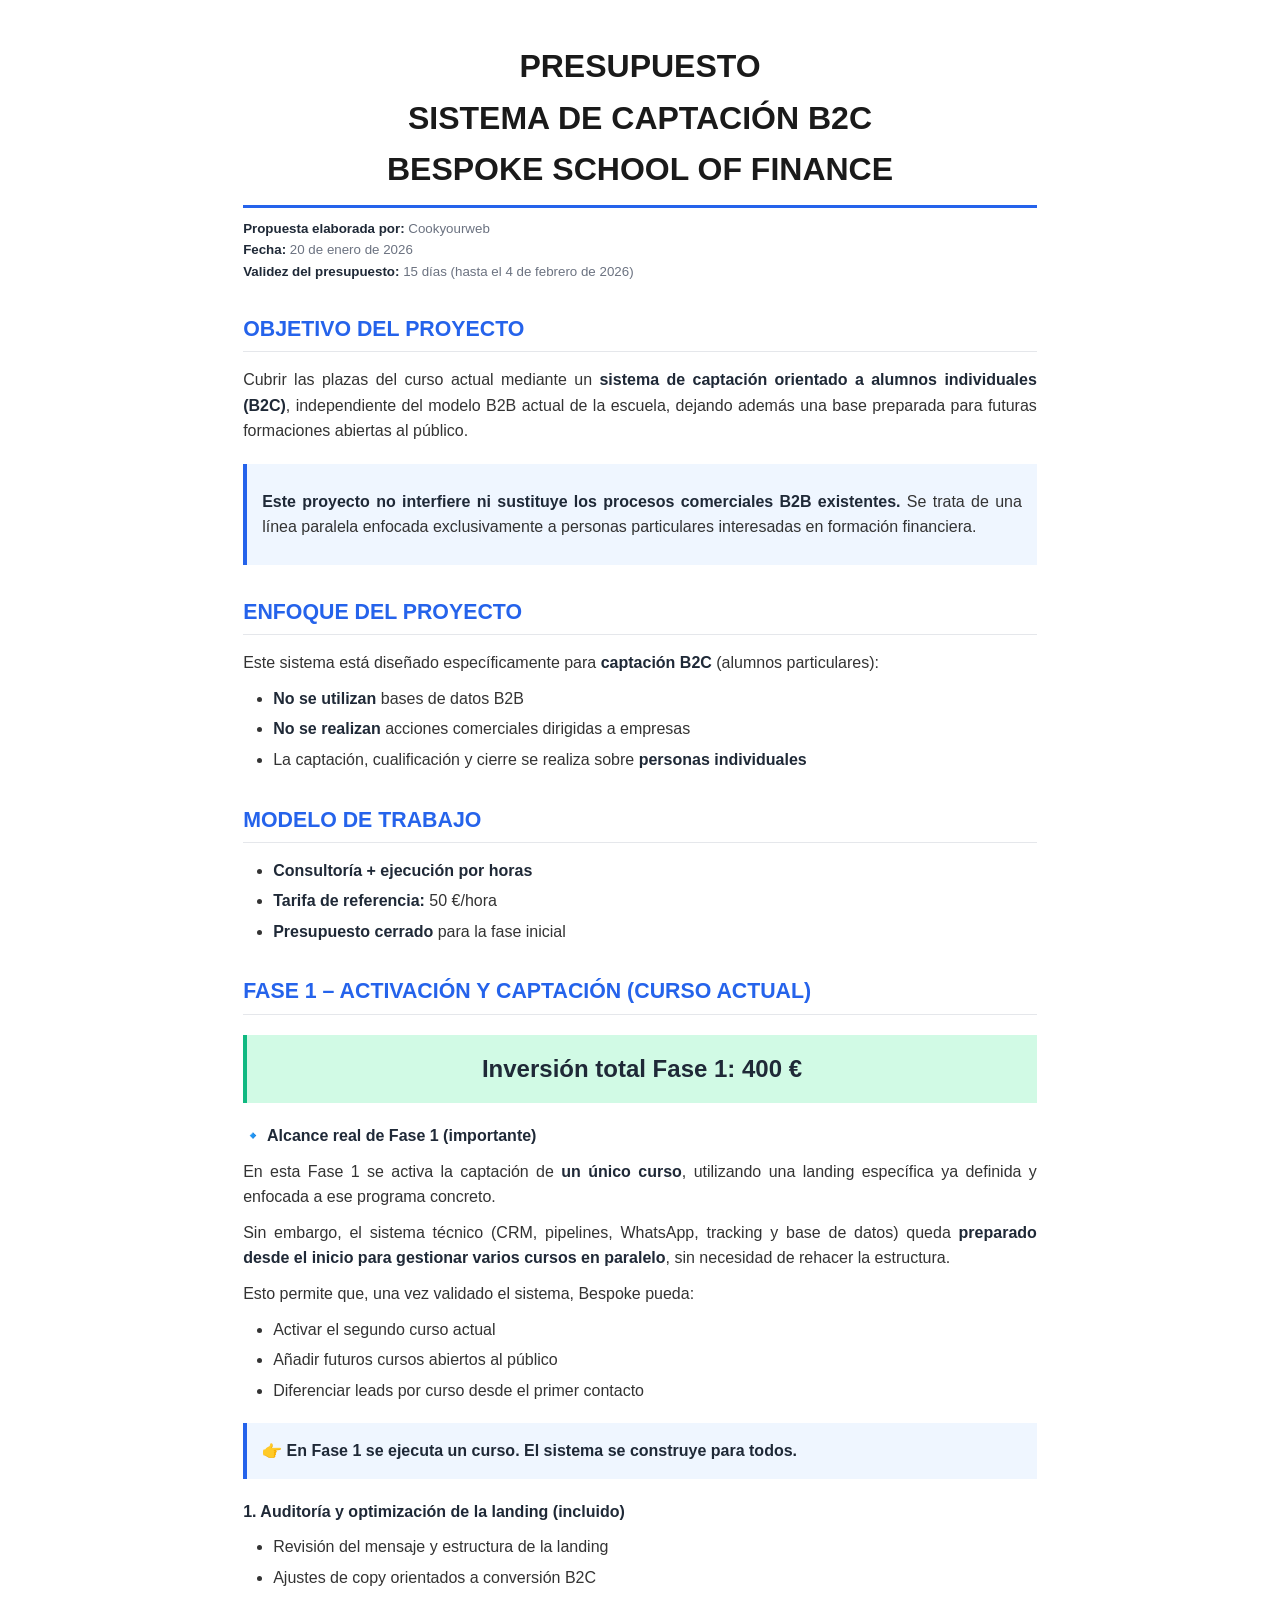
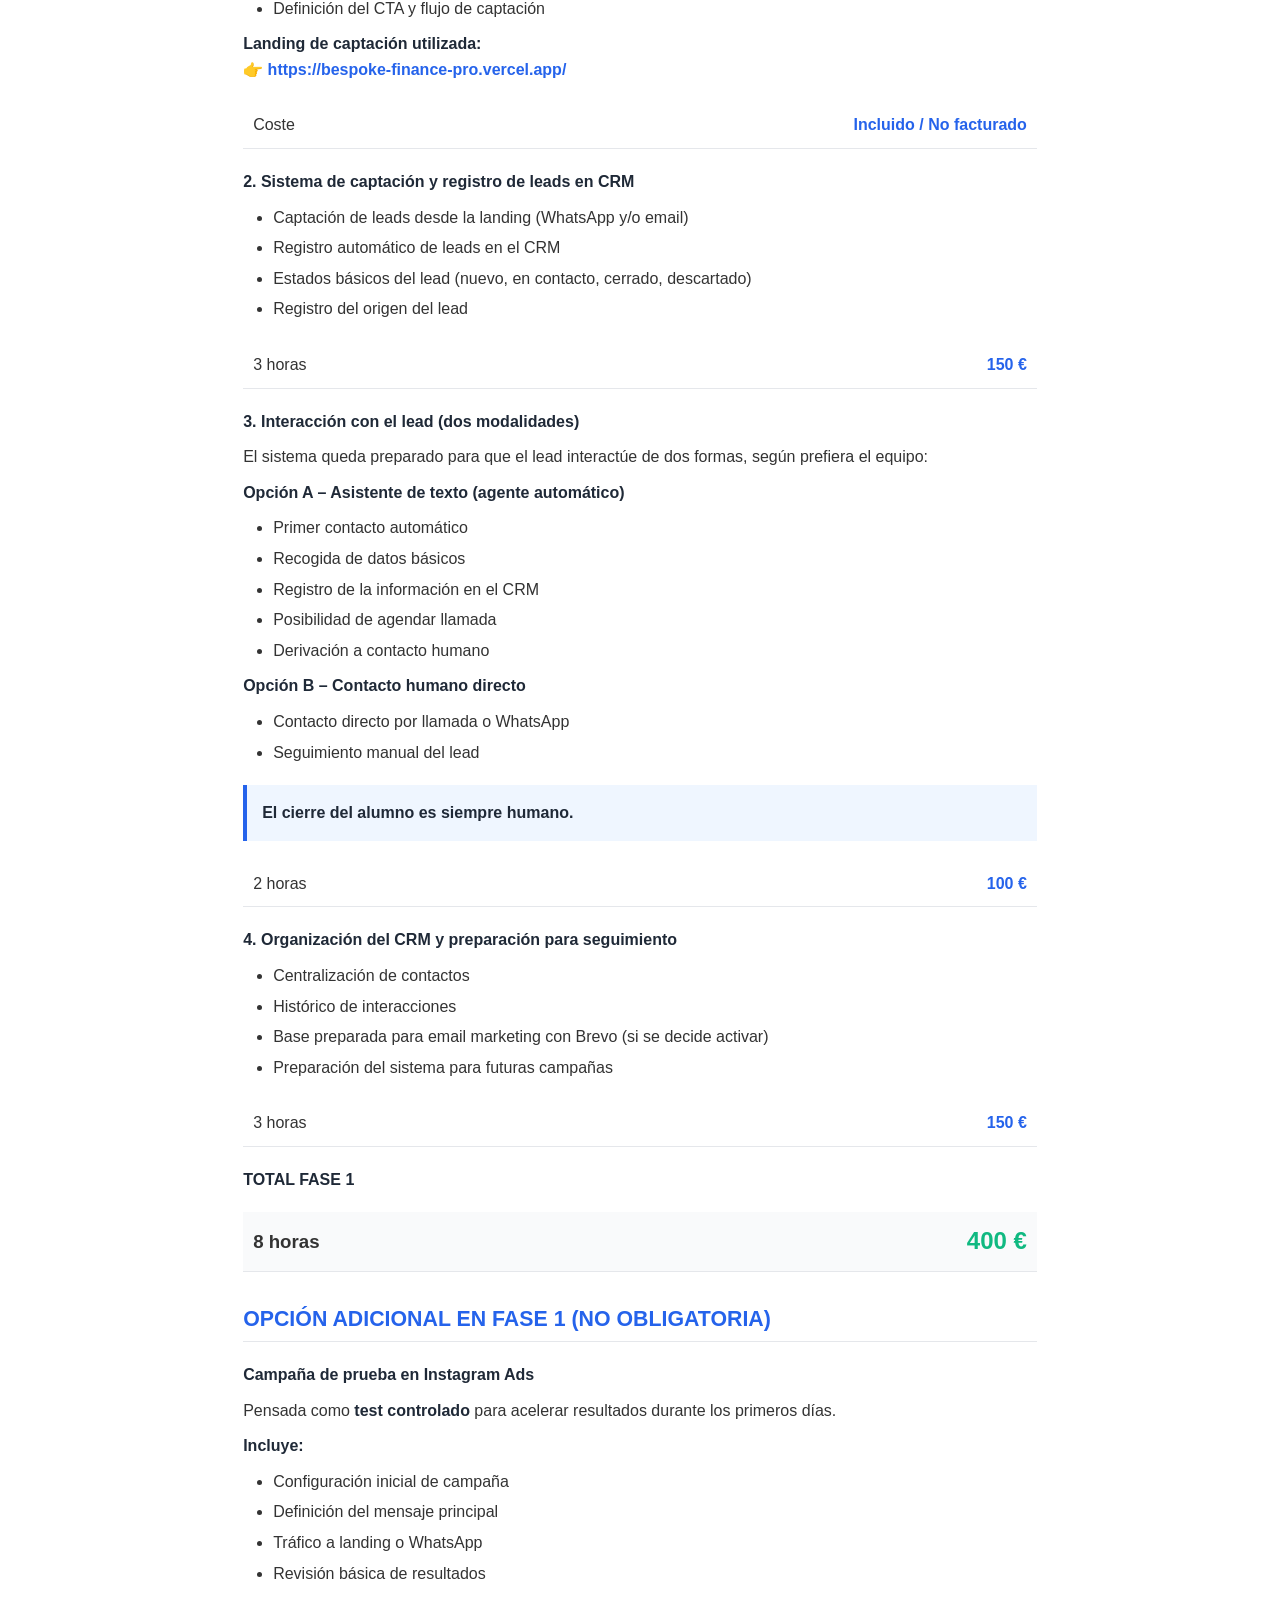
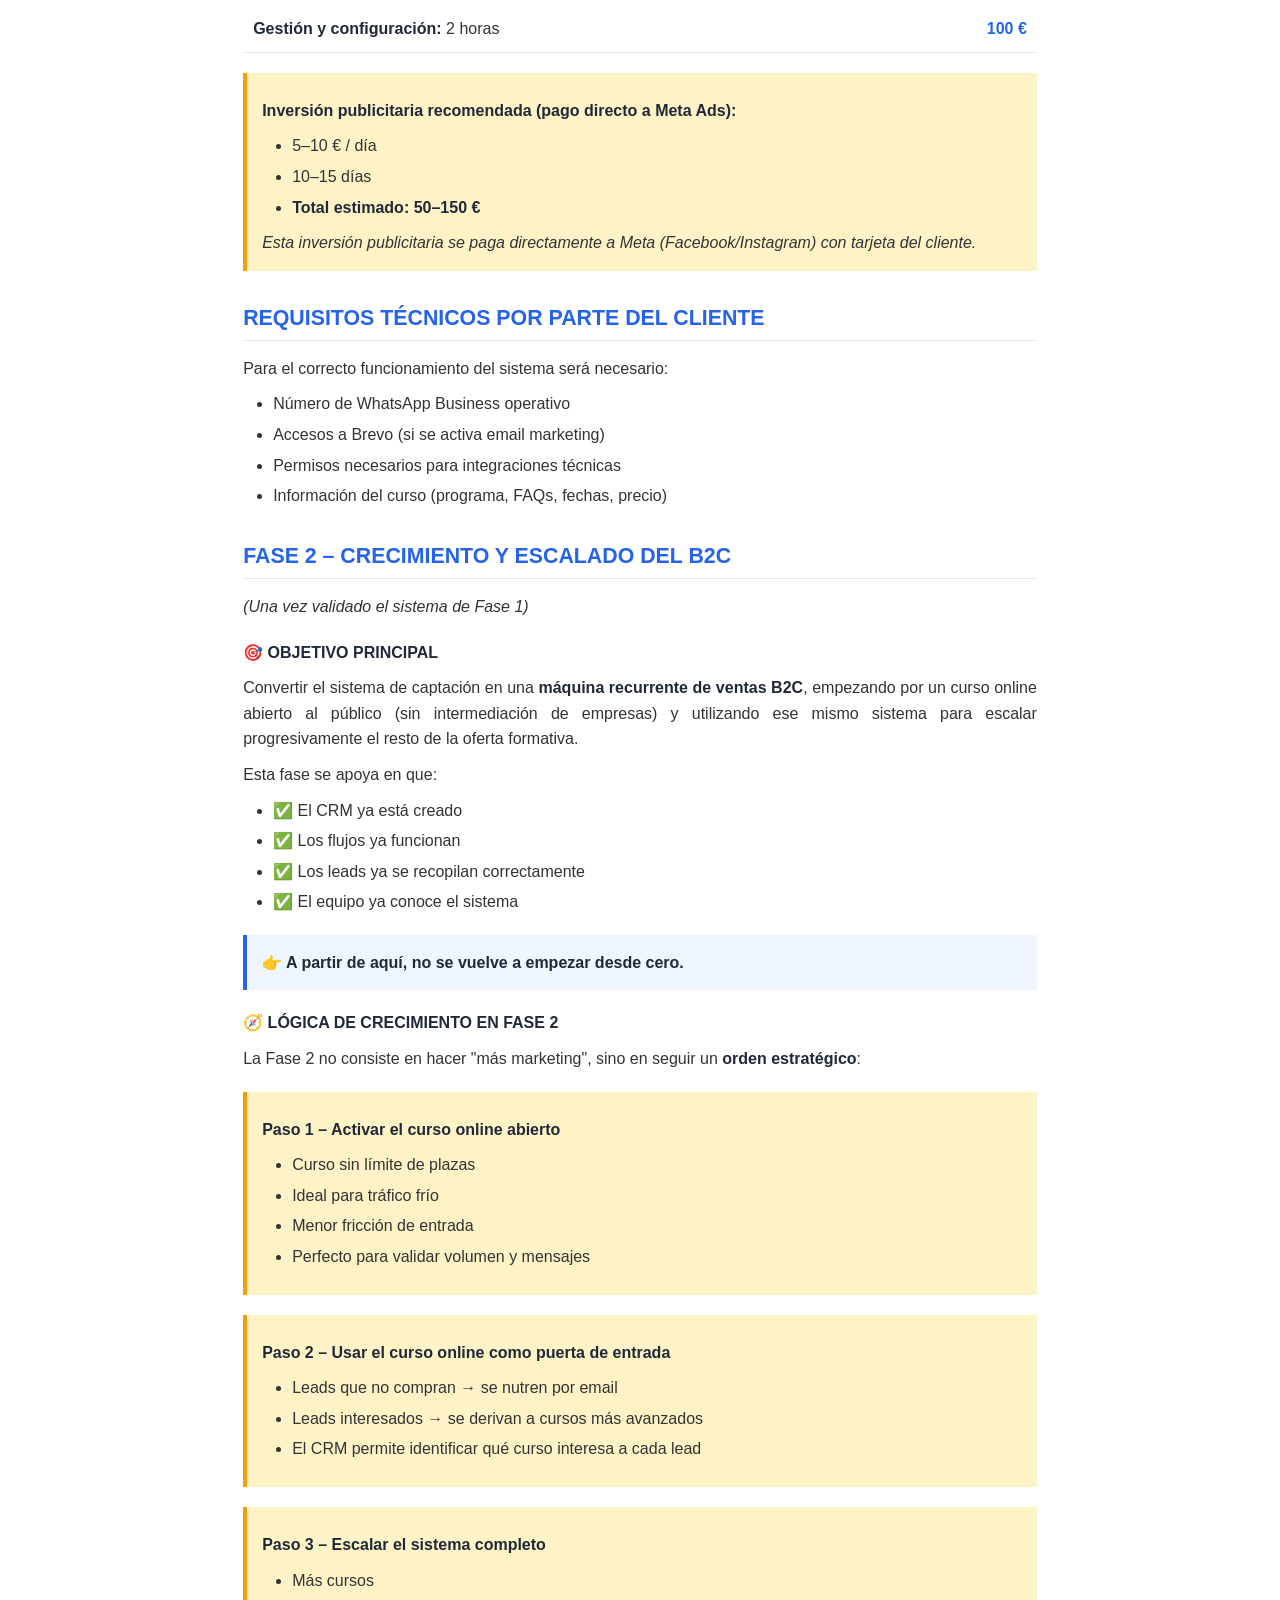
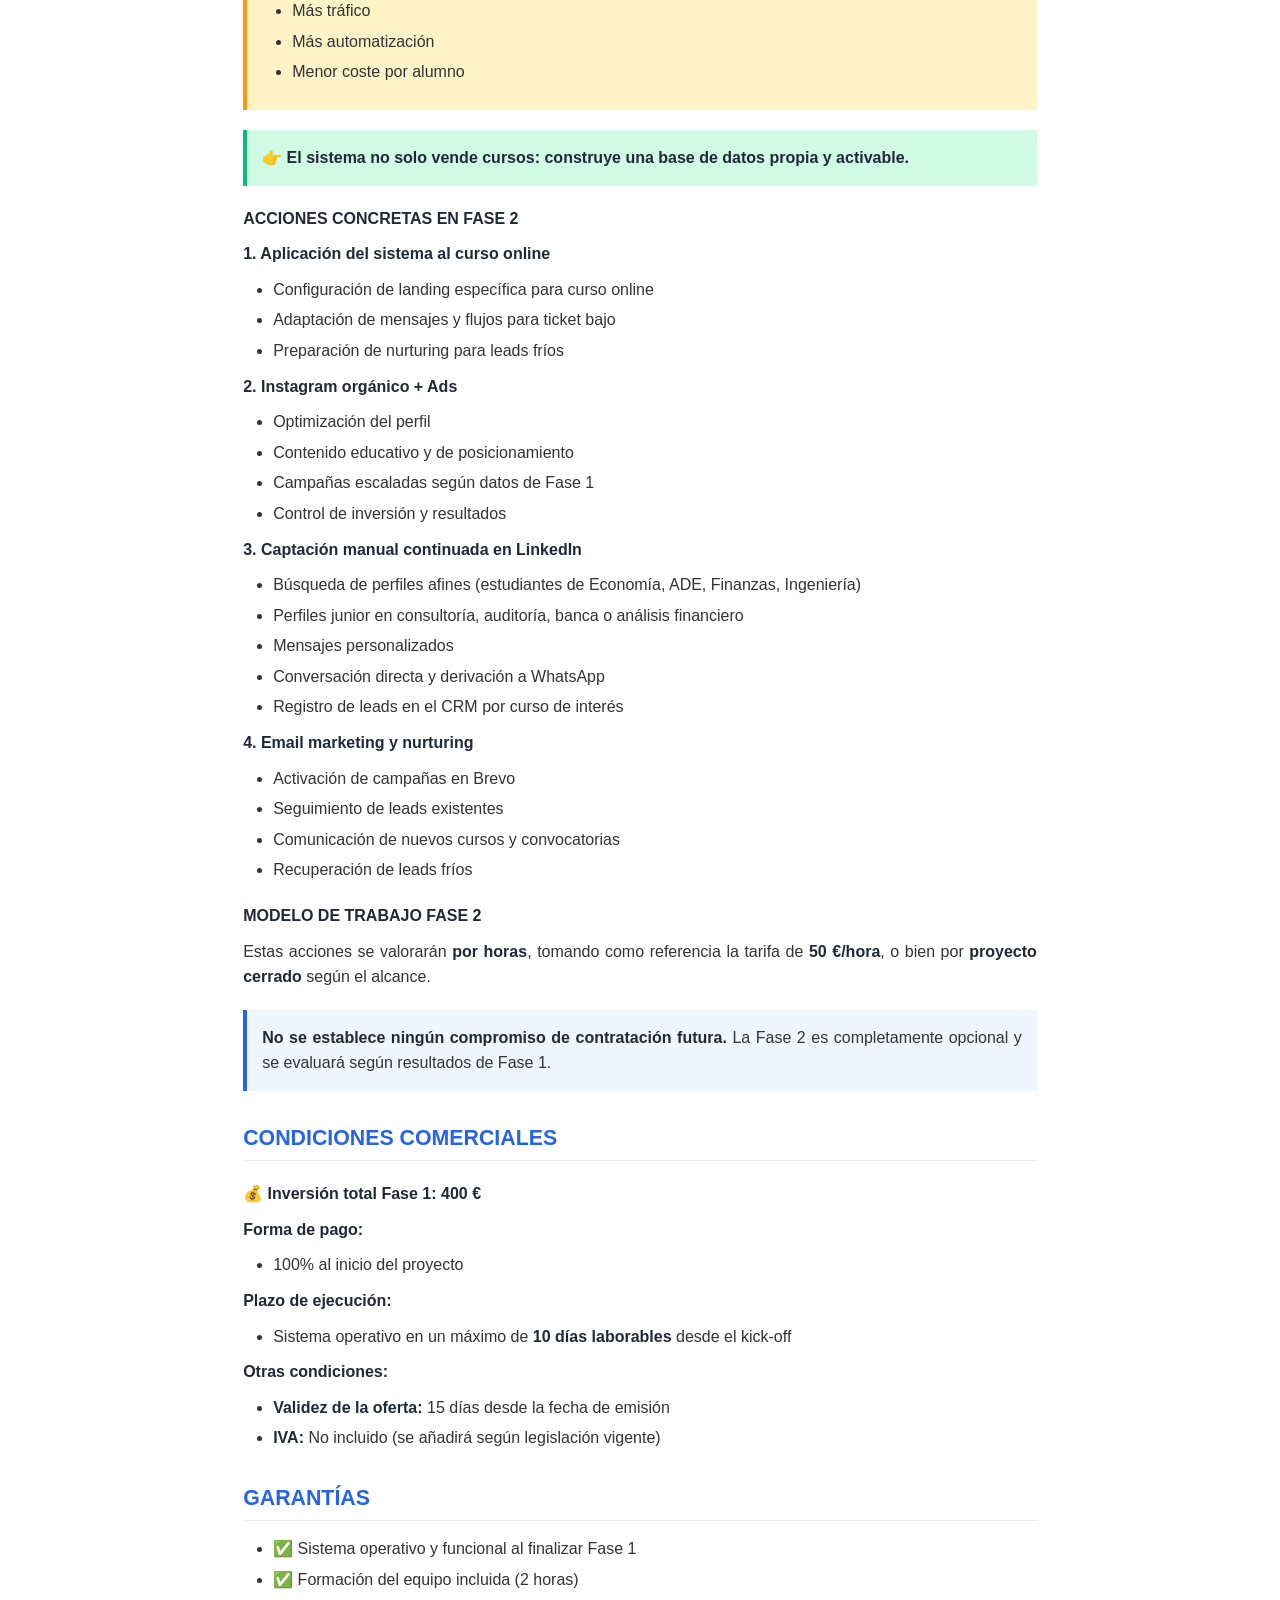
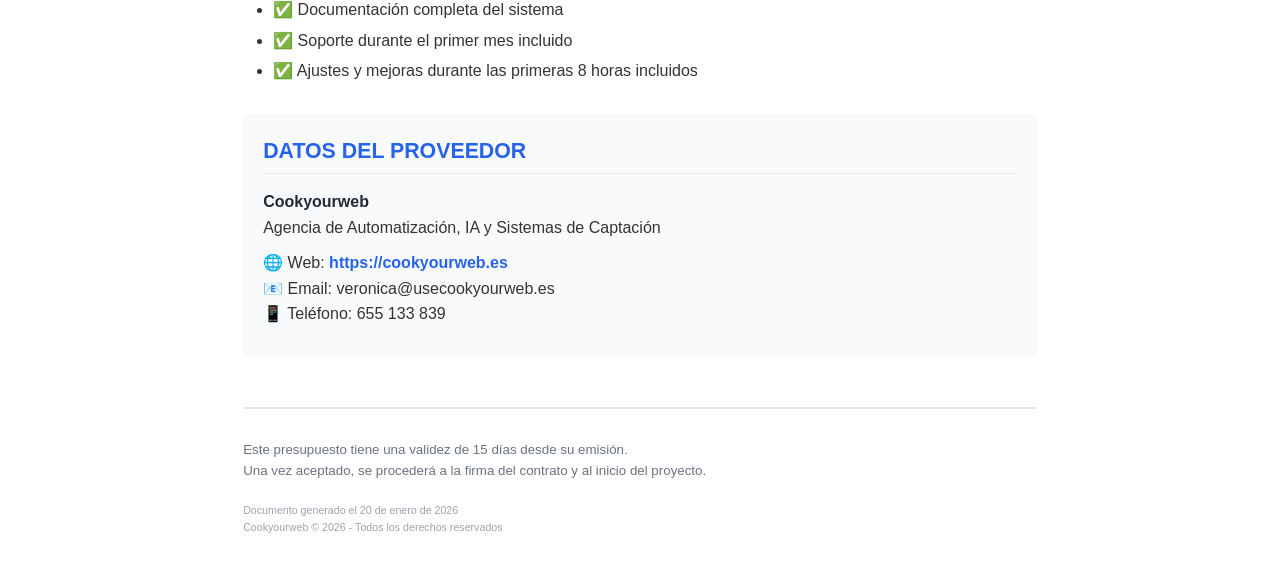
==== negocio/PRESUPUESTO_BESPOKE_FINAL.html @ 65797a3f "Organize all business documentation into negocio/ folder Moved all budget, proposal, and strategy fi" ====
<!DOCTYPE html>
<html lang="es">
<head>
    <meta charset="UTF-8">
    <meta name="viewport" content="width=device-width, initial-scale=1.0">
    <title>Presupuesto Sistema Captación B2C - Bespoke School of Finance</title>
    <style>
        @page {
            margin: 2.5cm;
        }
        body {
            font-family: 'Calibri', Arial, sans-serif;
            line-height: 1.6;
            color: #333;
            max-width: 21cm;
            margin: 0 auto;
            padding: 20px;
        }
        h1 {
            color: #1a1a1a;
            font-size: 24pt;
            font-weight: bold;
            margin-bottom: 10px;
            text-align: center;
            border-bottom: 3px solid #2563eb;
            padding-bottom: 10px;
        }
        h2 {
            color: #2563eb;
            font-size: 16pt;
            font-weight: bold;
            margin-top: 30px;
            margin-bottom: 15px;
            border-bottom: 1px solid #e5e7eb;
            padding-bottom: 5px;
        }
        h3 {
            color: #1f2937;
            font-size: 12pt;
            font-weight: bold;
            margin-top: 20px;
            margin-bottom: 10px;
        }
        p {
            margin: 10px 0;
            text-align: justify;
        }
        ul {
            margin: 10px 0;
            padding-left: 30px;
        }
        li {
            margin: 5px 0;
        }
        .header-info {
            text-align: center;
            color: #6b7280;
            font-size: 10pt;
            margin-bottom: 30px;
        }
        .highlight-box {
            background-color: #eff6ff;
            border-left: 4px solid #2563eb;
            padding: 15px;
            margin: 20px 0;
        }
        .warning-box {
            background-color: #fef3c7;
            border-left: 4px solid #f59e0b;
            padding: 15px;
            margin: 20px 0;
        }
        .success-box {
            background-color: #d1fae5;
            border-left: 4px solid #10b981;
            padding: 15px;
            margin: 20px 0;
        }
        .pricing-table {
            width: 100%;
            border-collapse: collapse;
            margin: 20px 0;
        }
        .pricing-table td {
            padding: 10px;
            border-bottom: 1px solid #e5e7eb;
        }
        .pricing-table td:first-child {
            width: 70%;
        }
        .pricing-table td:last-child {
            text-align: right;
            font-weight: bold;
            color: #2563eb;
        }
        .total-row {
            background-color: #f9fafb;
            font-weight: bold;
            font-size: 14pt;
        }
        .footer {
            margin-top: 50px;
            padding-top: 20px;
            border-top: 2px solid #e5e7eb;
            text-align: center;
            color: #6b7280;
            font-size: 10pt;
        }
        .contact-info {
            margin-top: 30px;
            padding: 20px;
            background-color: #f9fafb;
            border-radius: 8px;
        }
        .demo-link {
            color: #2563eb;
            font-weight: bold;
            text-decoration: none;
        }
        strong {
            color: #1f2937;
        }
    </style>
</head>
<body>

<h1>PRESUPUESTO<br/>SISTEMA DE CAPTACIÓN B2C<br/>BESPOKE SCHOOL OF FINANCE</h1>

<div class="header-info">
    <p><strong>Propuesta elaborada por:</strong> Cookyourweb<br/>
    <strong>Fecha:</strong> 20 de enero de 2026<br/>
    <strong>Validez del presupuesto:</strong> 15 días (hasta el 4 de febrero de 2026)</p>
</div>

<h2>OBJETIVO DEL PROYECTO</h2>
<p>Cubrir las plazas del curso actual mediante un <strong>sistema de captación orientado a alumnos individuales (B2C)</strong>, independiente del modelo B2B actual de la escuela, dejando además una base preparada para futuras formaciones abiertas al público.</p>

<div class="highlight-box">
    <p><strong>Este proyecto no interfiere ni sustituye los procesos comerciales B2B existentes.</strong> Se trata de una línea paralela enfocada exclusivamente a personas particulares interesadas en formación financiera.</p>
</div>

<h2>ENFOQUE DEL PROYECTO</h2>
<p>Este sistema está diseñado específicamente para <strong>captación B2C</strong> (alumnos particulares):</p>
<ul>
    <li><strong>No se utilizan</strong> bases de datos B2B</li>
    <li><strong>No se realizan</strong> acciones comerciales dirigidas a empresas</li>
    <li>La captación, cualificación y cierre se realiza sobre <strong>personas individuales</strong></li>
</ul>

<h2>MODELO DE TRABAJO</h2>
<ul>
    <li><strong>Consultoría + ejecución por horas</strong></li>
    <li><strong>Tarifa de referencia:</strong> 50 €/hora</li>
    <li><strong>Presupuesto cerrado</strong> para la fase inicial</li>
</ul>

<h2>FASE 1 – ACTIVACIÓN Y CAPTACIÓN (CURSO ACTUAL)</h2>

<div class="success-box">
    <p style="text-align: center; margin: 0;"><strong style="font-size: 18pt;">Inversión total Fase 1: 400 €</strong></p>
</div>

<h3>🔹 Alcance real de Fase 1 (importante)</h3>

<p>En esta Fase 1 se activa la captación de <strong>un único curso</strong>, utilizando una landing específica ya definida y enfocada a ese programa concreto.</p>

<p>Sin embargo, el sistema técnico (CRM, pipelines, WhatsApp, tracking y base de datos) queda <strong>preparado desde el inicio para gestionar varios cursos en paralelo</strong>, sin necesidad de rehacer la estructura.</p>

<p>Esto permite que, una vez validado el sistema, Bespoke pueda:</p>
<ul>
    <li>Activar el segundo curso actual</li>
    <li>Añadir futuros cursos abiertos al público</li>
    <li>Diferenciar leads por curso desde el primer contacto</li>
</ul>

<div class="highlight-box">
    <p style="margin: 0;"><strong>👉 En Fase 1 se ejecuta un curso. El sistema se construye para todos.</strong></p>
</div>

<h3>1. Auditoría y optimización de la landing (incluido)</h3>
<ul>
    <li>Revisión del mensaje y estructura de la landing</li>
    <li>Ajustes de copy orientados a conversión B2C</li>
    <li>Definición del CTA y flujo de captación</li>
</ul>
<p><strong>Landing de captación utilizada:</strong><br/>
👉 <a href="https://bespoke-finance-pro.vercel.app/" class="demo-link">https://bespoke-finance-pro.vercel.app/</a></p>

<table class="pricing-table">
    <tr>
        <td>Coste</td>
        <td>Incluido / No facturado</td>
    </tr>
</table>

<h3>2. Sistema de captación y registro de leads en CRM</h3>
<ul>
    <li>Captación de leads desde la landing (WhatsApp y/o email)</li>
    <li>Registro automático de leads en el CRM</li>
    <li>Estados básicos del lead (nuevo, en contacto, cerrado, descartado)</li>
    <li>Registro del origen del lead</li>
</ul>

<table class="pricing-table">
    <tr>
        <td>3 horas</td>
        <td>150 €</td>
    </tr>
</table>

<h3>3. Interacción con el lead (dos modalidades)</h3>
<p>El sistema queda preparado para que el lead interactúe de dos formas, según prefiera el equipo:</p>

<p><strong>Opción A – Asistente de texto (agente automático)</strong></p>
<ul>
    <li>Primer contacto automático</li>
    <li>Recogida de datos básicos</li>
    <li>Registro de la información en el CRM</li>
    <li>Posibilidad de agendar llamada</li>
    <li>Derivación a contacto humano</li>
</ul>

<p><strong>Opción B – Contacto humano directo</strong></p>
<ul>
    <li>Contacto directo por llamada o WhatsApp</li>
    <li>Seguimiento manual del lead</li>
</ul>

<div class="highlight-box">
    <p style="margin: 0;"><strong>El cierre del alumno es siempre humano.</strong></p>
</div>

<table class="pricing-table">
    <tr>
        <td>2 horas</td>
        <td>100 €</td>
    </tr>
</table>

<h3>4. Organización del CRM y preparación para seguimiento</h3>
<ul>
    <li>Centralización de contactos</li>
    <li>Histórico de interacciones</li>
    <li>Base preparada para email marketing con Brevo (si se decide activar)</li>
    <li>Preparación del sistema para futuras campañas</li>
</ul>

<table class="pricing-table">
    <tr>
        <td>3 horas</td>
        <td>150 €</td>
    </tr>
</table>

<h3>TOTAL FASE 1</h3>
<table class="pricing-table">
    <tr class="total-row">
        <td>8 horas</td>
        <td style="font-size: 18pt; color: #10b981;">400 €</td>
    </tr>
</table>

<h2>OPCIÓN ADICIONAL EN FASE 1 (NO OBLIGATORIA)</h2>

<h3>Campaña de prueba en Instagram Ads</h3>
<p>Pensada como <strong>test controlado</strong> para acelerar resultados durante los primeros días.</p>

<p><strong>Incluye:</strong></p>
<ul>
    <li>Configuración inicial de campaña</li>
    <li>Definición del mensaje principal</li>
    <li>Tráfico a landing o WhatsApp</li>
    <li>Revisión básica de resultados</li>
</ul>

<table class="pricing-table">
    <tr>
        <td><strong>Gestión y configuración:</strong> 2 horas</td>
        <td>100 €</td>
    </tr>
</table>

<div class="warning-box">
    <p><strong>Inversión publicitaria recomendada (pago directo a Meta Ads):</strong></p>
    <ul>
        <li>5–10 € / día</li>
        <li>10–15 días</li>
        <li><strong>Total estimado: 50–150 €</strong></li>
    </ul>
    <p style="margin-bottom: 0;"><em>Esta inversión publicitaria se paga directamente a Meta (Facebook/Instagram) con tarjeta del cliente.</em></p>
</div>

<h2>REQUISITOS TÉCNICOS POR PARTE DEL CLIENTE</h2>
<p>Para el correcto funcionamiento del sistema será necesario:</p>
<ul>
    <li>Número de WhatsApp Business operativo</li>
    <li>Accesos a Brevo (si se activa email marketing)</li>
    <li>Permisos necesarios para integraciones técnicas</li>
    <li>Información del curso (programa, FAQs, fechas, precio)</li>
</ul>

<h2>FASE 2 – CRECIMIENTO Y ESCALADO DEL B2C</h2>
<p><em>(Una vez validado el sistema de Fase 1)</em></p>

<h3>🎯 OBJETIVO PRINCIPAL</h3>
<p>Convertir el sistema de captación en una <strong>máquina recurrente de ventas B2C</strong>, empezando por un curso online abierto al público (sin intermediación de empresas) y utilizando ese mismo sistema para escalar progresivamente el resto de la oferta formativa.</p>

<p>Esta fase se apoya en que:</p>
<ul>
    <li>✅ El CRM ya está creado</li>
    <li>✅ Los flujos ya funcionan</li>
    <li>✅ Los leads ya se recopilan correctamente</li>
    <li>✅ El equipo ya conoce el sistema</li>
</ul>

<div class="highlight-box">
    <p style="margin: 0;"><strong>👉 A partir de aquí, no se vuelve a empezar desde cero.</strong></p>
</div>

<h3>🧭 LÓGICA DE CRECIMIENTO EN FASE 2</h3>
<p>La Fase 2 no consiste en hacer "más marketing", sino en seguir un <strong>orden estratégico</strong>:</p>

<div class="warning-box">
    <p><strong>Paso 1 – Activar el curso online abierto</strong></p>
    <ul>
        <li>Curso sin límite de plazas</li>
        <li>Ideal para tráfico frío</li>
        <li>Menor fricción de entrada</li>
        <li>Perfecto para validar volumen y mensajes</li>
    </ul>
</div>

<div class="warning-box">
    <p><strong>Paso 2 – Usar el curso online como puerta de entrada</strong></p>
    <ul>
        <li>Leads que no compran → se nutren por email</li>
        <li>Leads interesados → se derivan a cursos más avanzados</li>
        <li>El CRM permite identificar qué curso interesa a cada lead</li>
    </ul>
</div>

<div class="warning-box">
    <p><strong>Paso 3 – Escalar el sistema completo</strong></p>
    <ul>
        <li>Más cursos</li>
        <li>Más tráfico</li>
        <li>Más automatización</li>
        <li>Menor coste por alumno</li>
    </ul>
</div>

<div class="success-box">
    <p style="margin: 0;"><strong>👉 El sistema no solo vende cursos: construye una base de datos propia y activable.</strong></p>
</div>

<h3>ACCIONES CONCRETAS EN FASE 2</h3>

<p><strong>1. Aplicación del sistema al curso online</strong></p>
<ul>
    <li>Configuración de landing específica para curso online</li>
    <li>Adaptación de mensajes y flujos para ticket bajo</li>
    <li>Preparación de nurturing para leads fríos</li>
</ul>

<p><strong>2. Instagram orgánico + Ads</strong></p>
<ul>
    <li>Optimización del perfil</li>
    <li>Contenido educativo y de posicionamiento</li>
    <li>Campañas escaladas según datos de Fase 1</li>
    <li>Control de inversión y resultados</li>
</ul>

<p><strong>3. Captación manual continuada en LinkedIn</strong></p>
<ul>
    <li>Búsqueda de perfiles afines (estudiantes de Economía, ADE, Finanzas, Ingeniería)</li>
    <li>Perfiles junior en consultoría, auditoría, banca o análisis financiero</li>
    <li>Mensajes personalizados</li>
    <li>Conversación directa y derivación a WhatsApp</li>
    <li>Registro de leads en el CRM por curso de interés</li>
</ul>

<p><strong>4. Email marketing y nurturing</strong></p>
<ul>
    <li>Activación de campañas en Brevo</li>
    <li>Seguimiento de leads existentes</li>
    <li>Comunicación de nuevos cursos y convocatorias</li>
    <li>Recuperación de leads fríos</li>
</ul>

<h3>MODELO DE TRABAJO FASE 2</h3>
<p>Estas acciones se valorarán <strong>por horas</strong>, tomando como referencia la tarifa de <strong>50 €/hora</strong>, o bien por <strong>proyecto cerrado</strong> según el alcance.</p>

<div class="highlight-box">
    <p style="margin: 0;"><strong>No se establece ningún compromiso de contratación futura.</strong> La Fase 2 es completamente opcional y se evaluará según resultados de Fase 1.</p>
</div>

<h2>CONDICIONES COMERCIALES</h2>

<h3>💰 Inversión total Fase 1: 400 €</h3>

<p><strong>Forma de pago:</strong></p>
<ul>
    <li>100% al inicio del proyecto</li>
</ul>

<p><strong>Plazo de ejecución:</strong></p>
<ul>
    <li>Sistema operativo en un máximo de <strong>10 días laborables</strong> desde el kick-off</li>
</ul>

<p><strong>Otras condiciones:</strong></p>
<ul>
    <li><strong>Validez de la oferta:</strong> 15 días desde la fecha de emisión</li>
    <li><strong>IVA:</strong> No incluido (se añadirá según legislación vigente)</li>
</ul>

<h2>GARANTÍAS</h2>
<ul>
    <li>✅ Sistema operativo y funcional al finalizar Fase 1</li>
    <li>✅ Formación del equipo incluida (2 horas)</li>
    <li>✅ Documentación completa del sistema</li>
    <li>✅ Soporte durante el primer mes incluido</li>
    <li>✅ Ajustes y mejoras durante las primeras 8 horas incluidos</li>
</ul>

<div class="contact-info">
    <h2 style="margin-top: 0;">DATOS DEL PROVEEDOR</h2>
    <p><strong>Cookyourweb</strong><br/>
    Agencia de Automatización, IA y Sistemas de Captación</p>
    <p>
    🌐 Web: <a href="https://cookyourweb.es" class="demo-link">https://cookyourweb.es</a><br/>
    📧 Email: veronica@usecookyourweb.es<br/>
    📱 Teléfono: 655 133 839
    </p>
</div>

<div class="footer">
    <p>Este presupuesto tiene una validez de 15 días desde su emisión.<br/>
    Una vez aceptado, se procederá a la firma del contrato y al inicio del proyecto.</p>
    <p style="margin-top: 20px; font-size: 8pt; color: #9ca3af;">
    Documento generado el 20 de enero de 2026<br/>
    Cookyourweb © 2026 - Todos los derechos reservados
    </p>
</div>

</body>
</html>
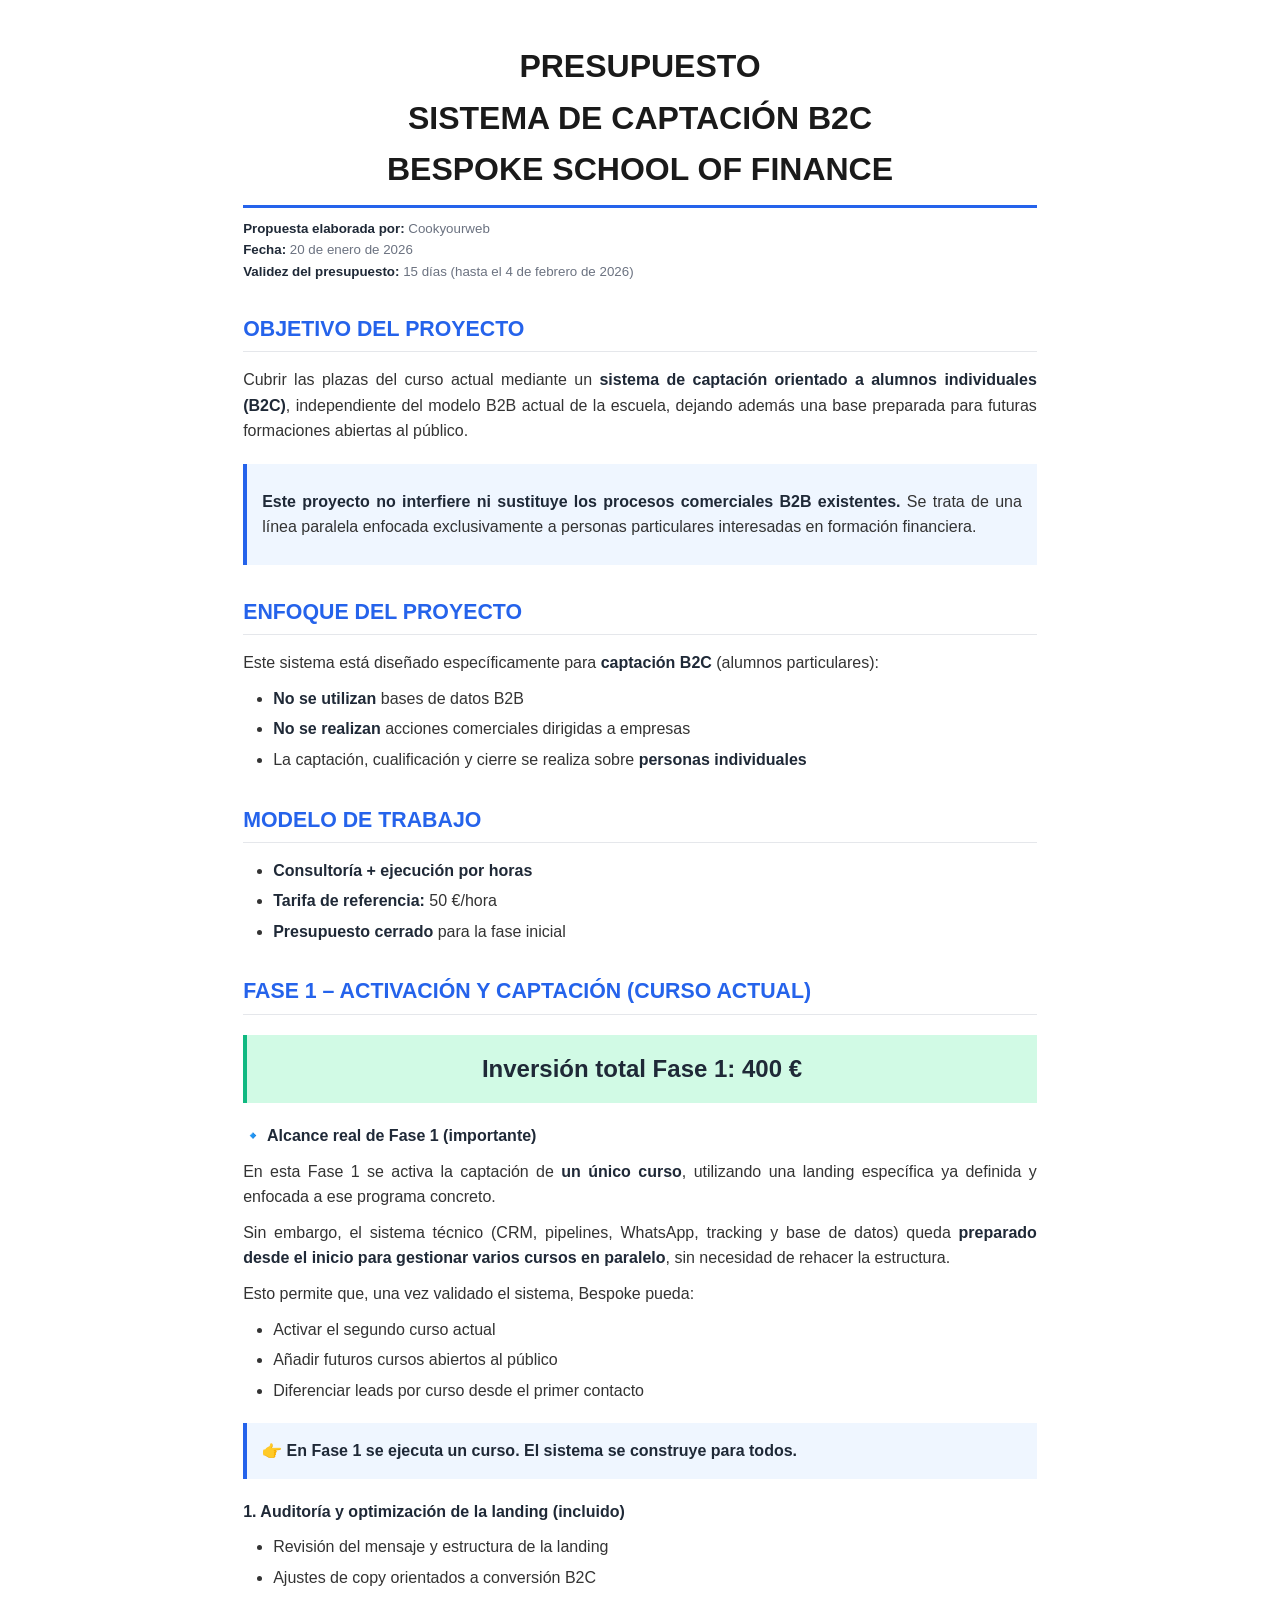
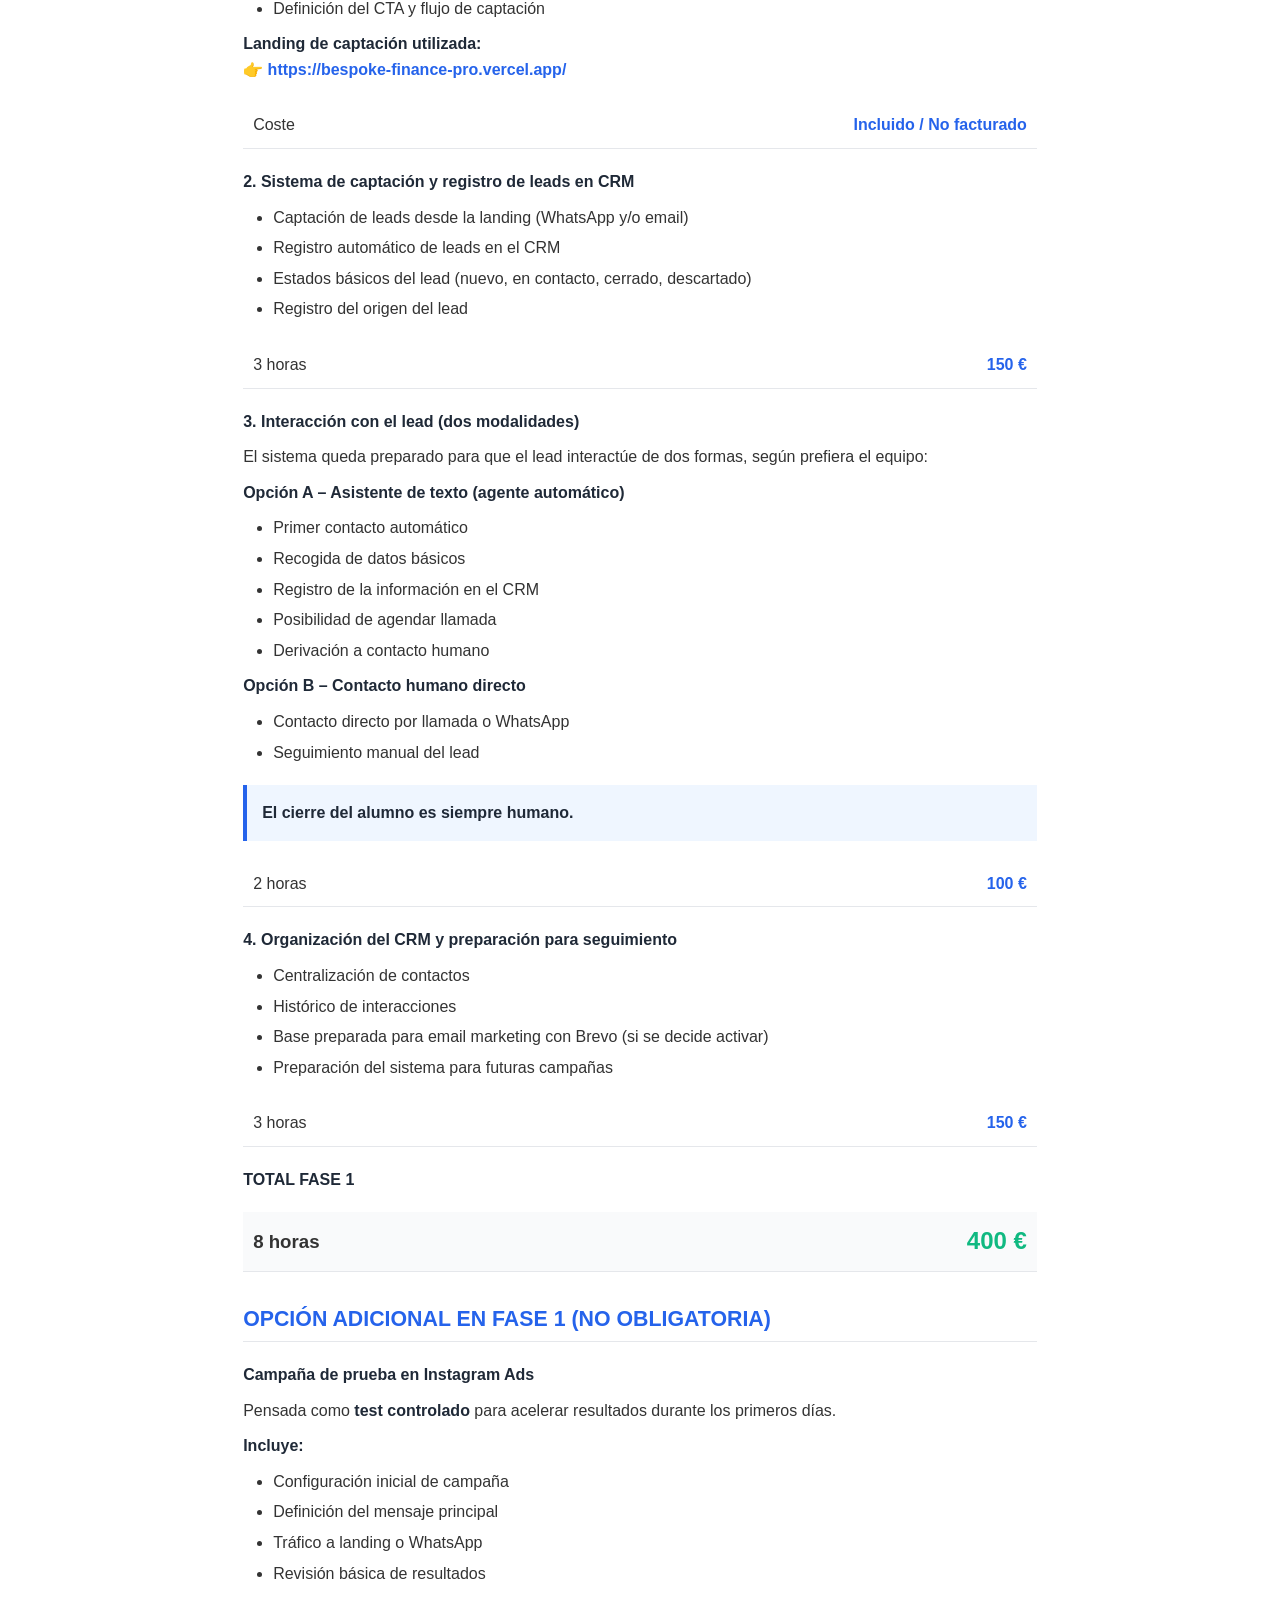
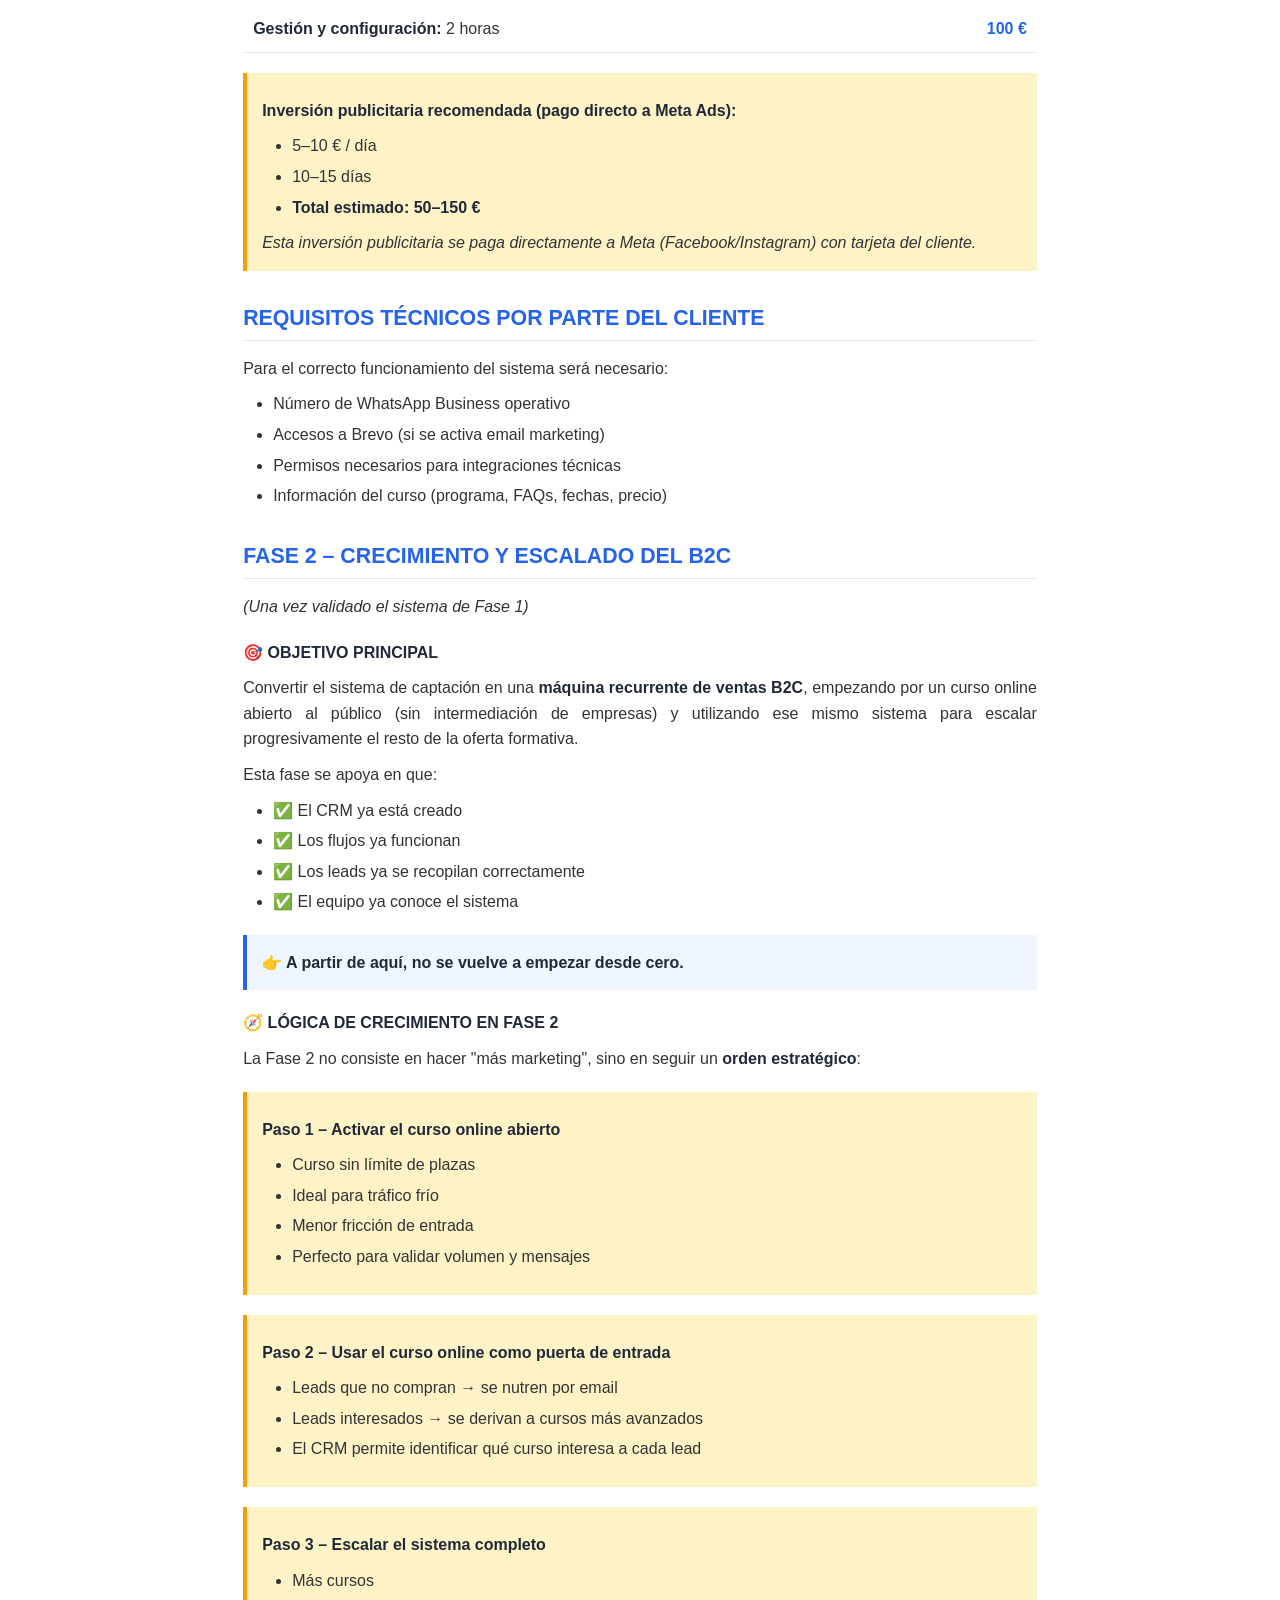
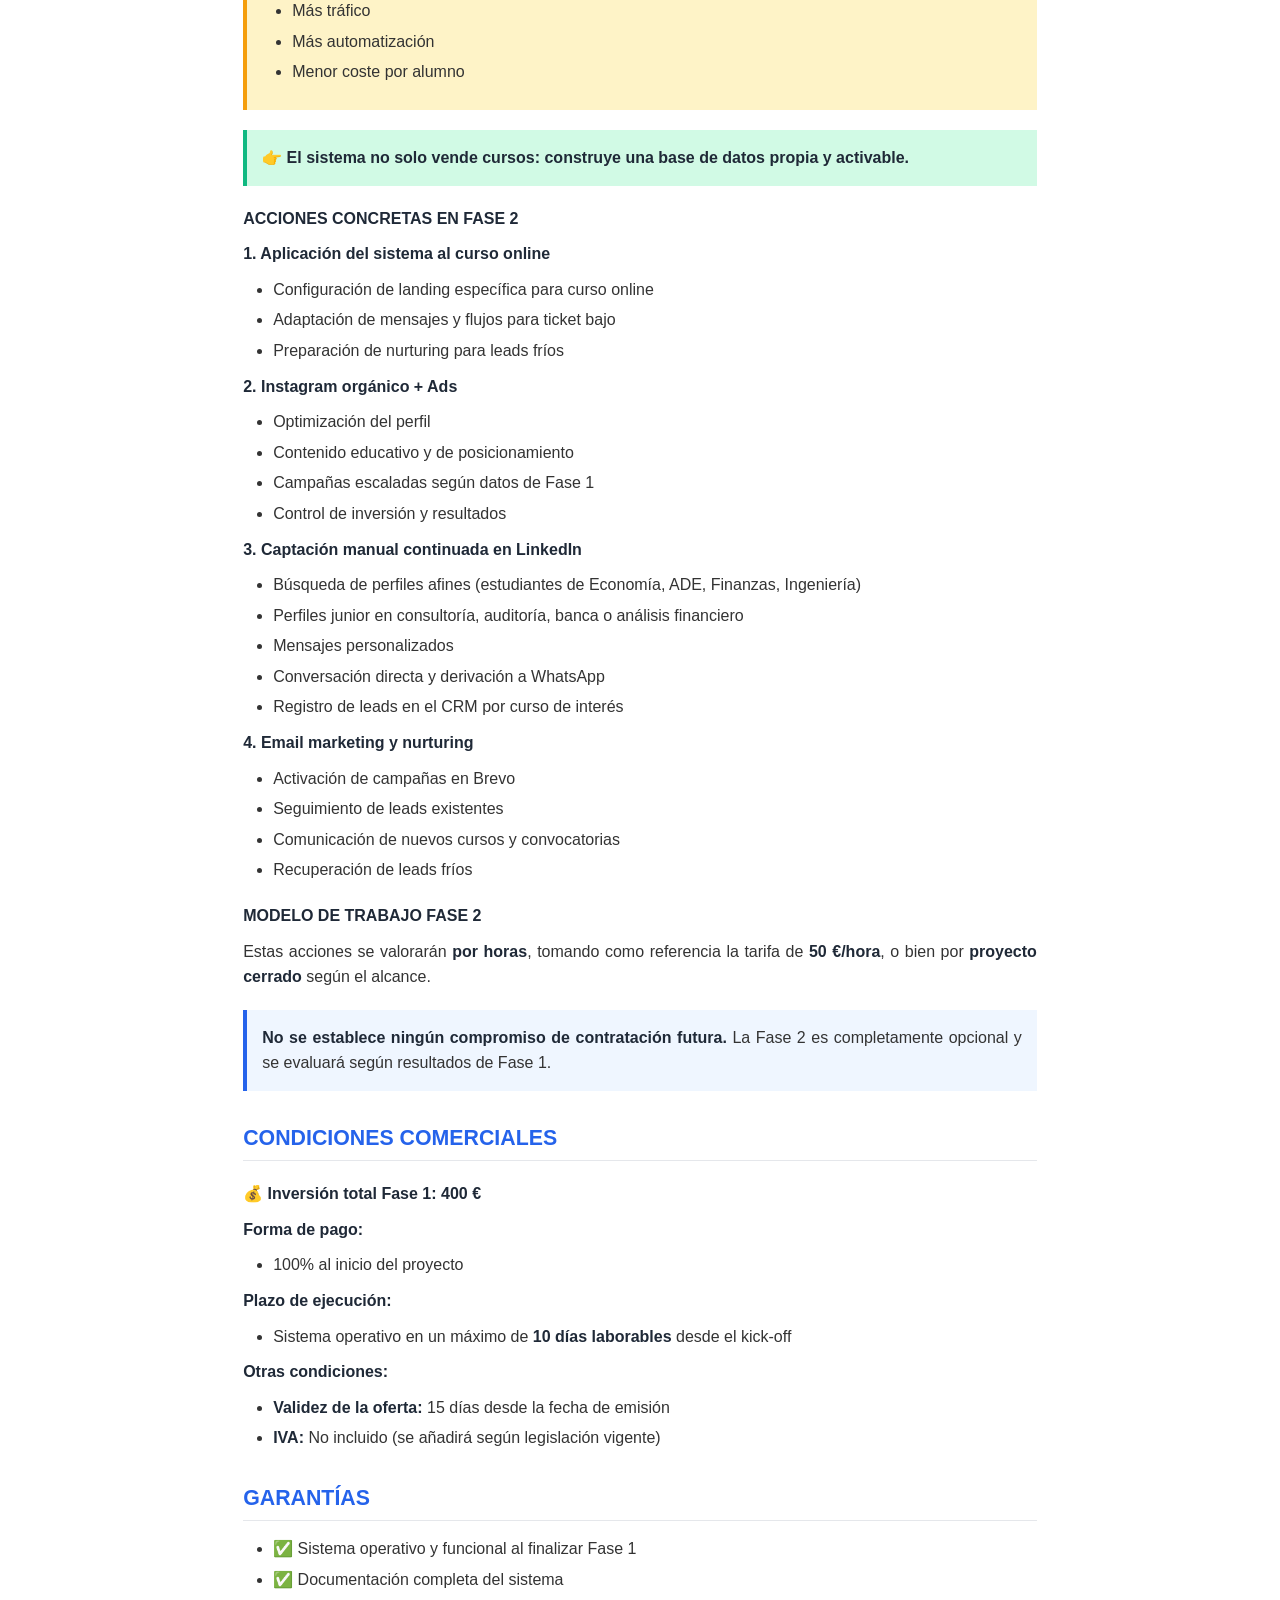
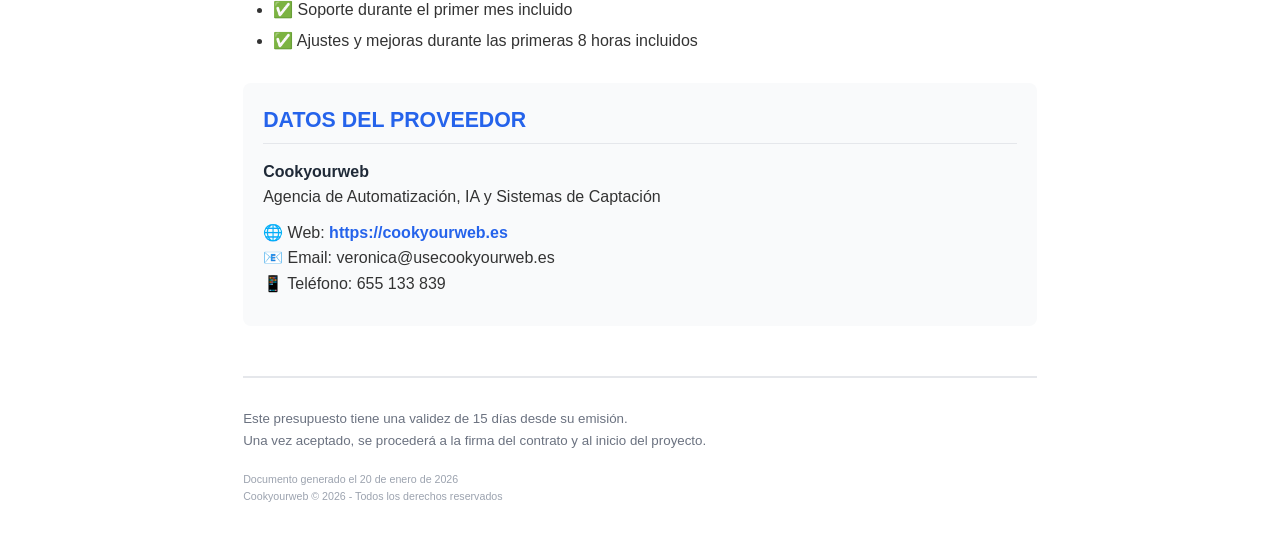
==== commit 271ae8b3: "Remove team training from budget guarantees and add B2B+B2C CRM strategy - PRESUPUESTO_BESPOKE_FINAL" ====
--- a/negocio/PRESUPUESTO_BESPOKE_FINAL.html
+++ b/negocio/PRESUPUESTO_BESPOKE_FINAL.html
@@ -417,7 +417,6 @@
 <h2>GARANTÍAS</h2>
 <ul>
     <li>✅ Sistema operativo y funcional al finalizar Fase 1</li>
-    <li>✅ Formación del equipo incluida (2 horas)</li>
     <li>✅ Documentación completa del sistema</li>
     <li>✅ Soporte durante el primer mes incluido</li>
     <li>✅ Ajustes y mejoras durante las primeras 8 horas incluidos</li>
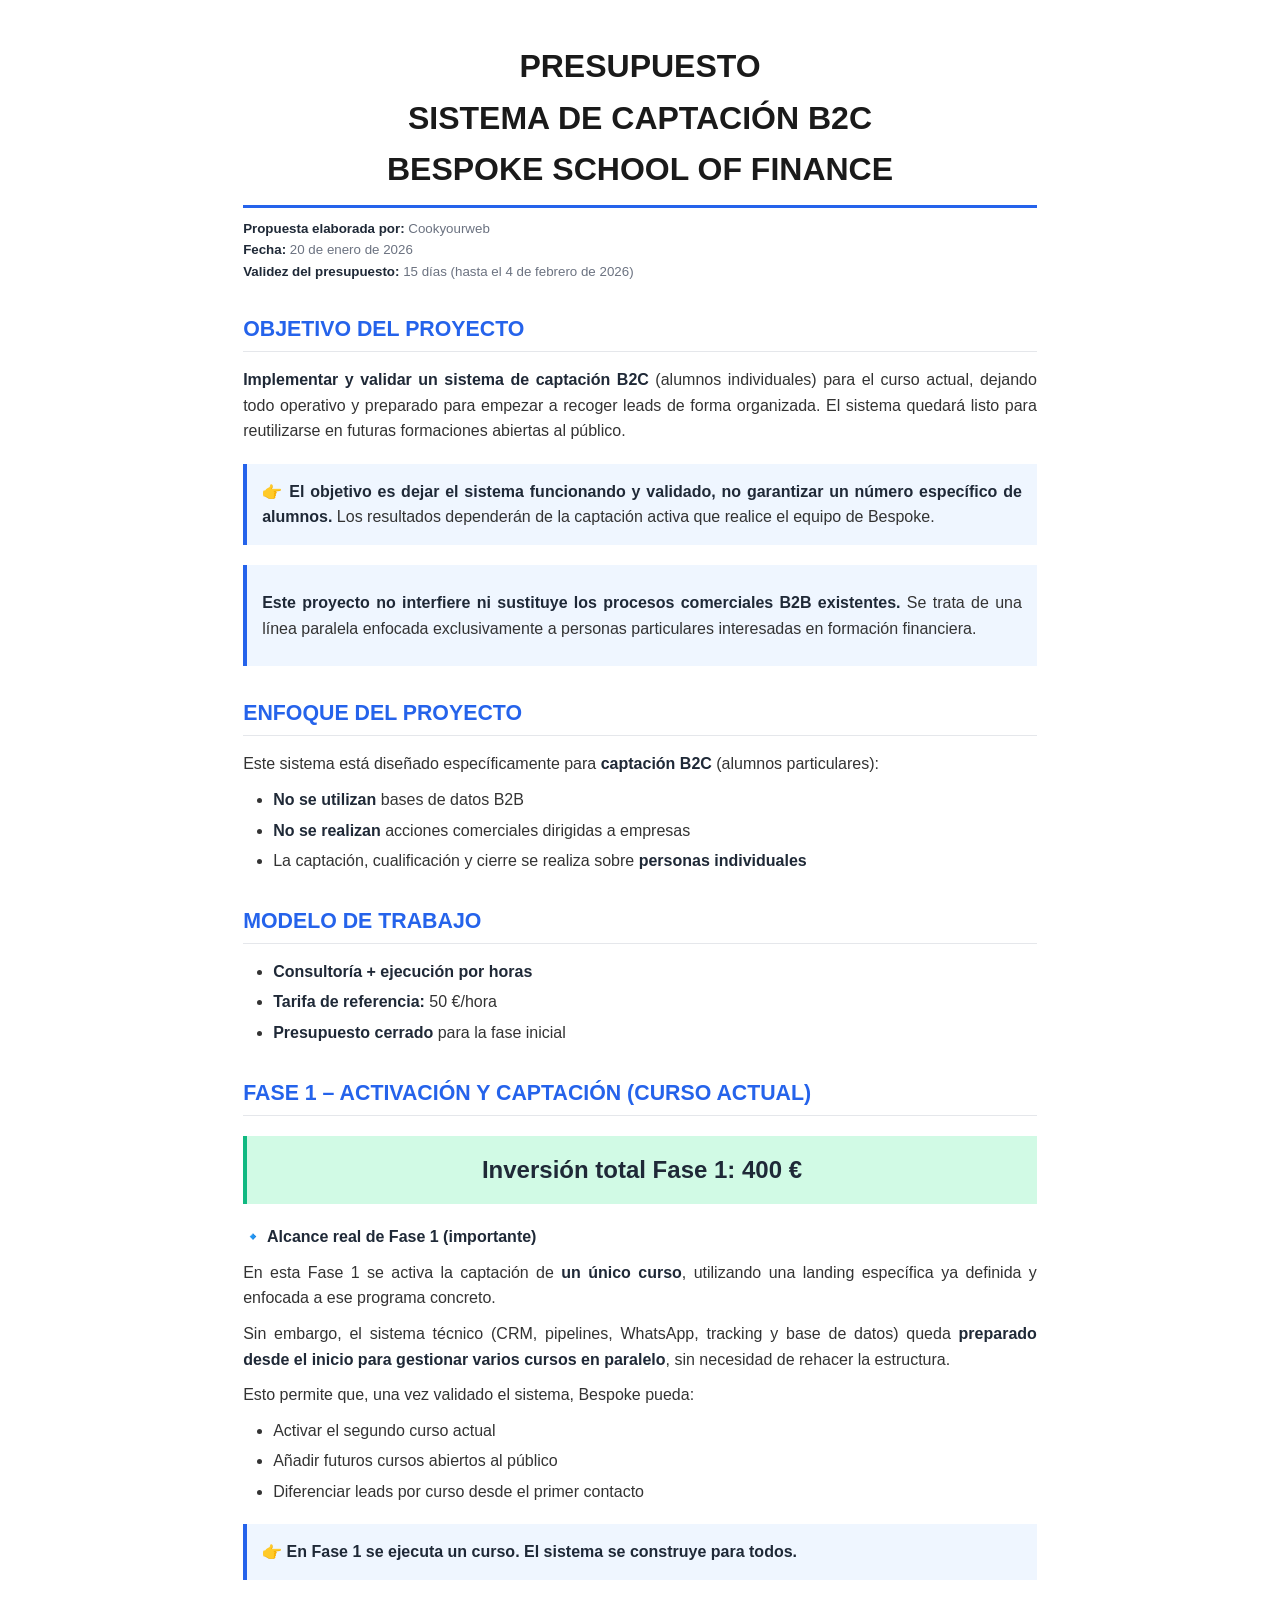
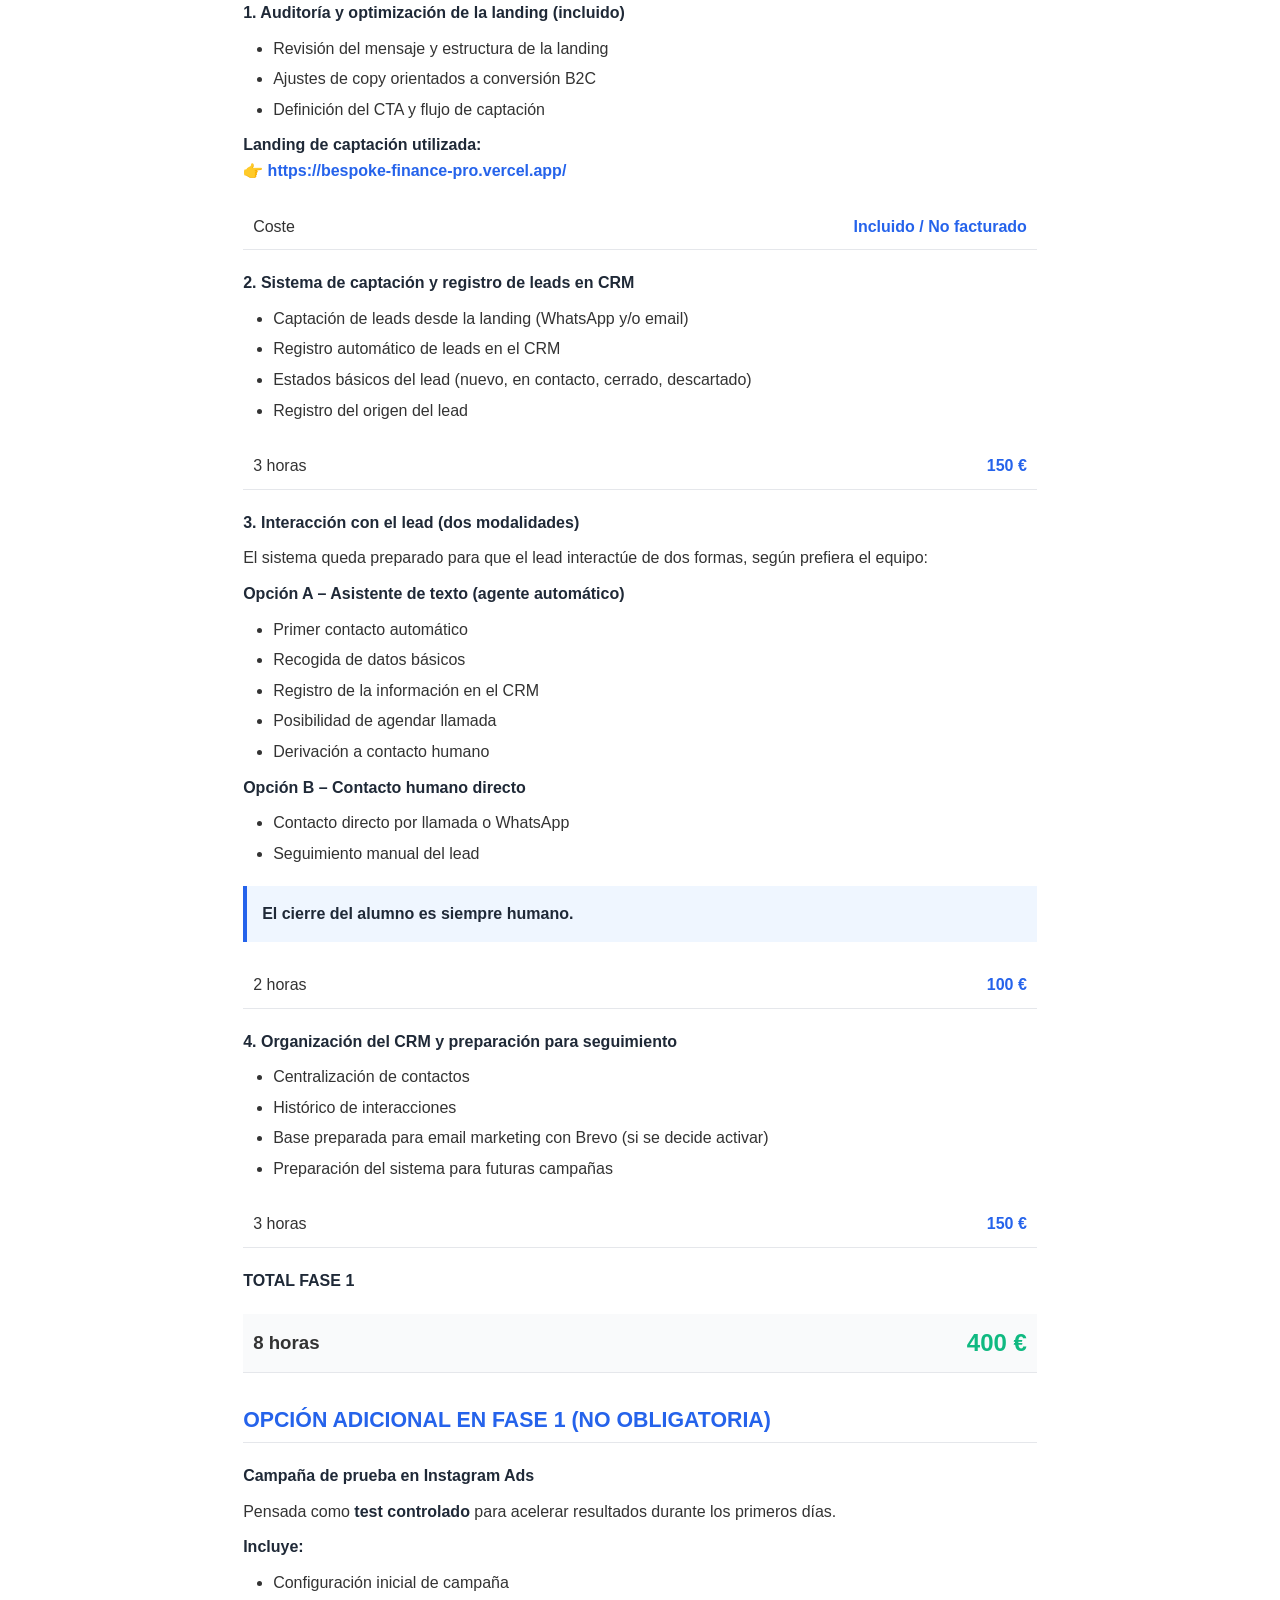
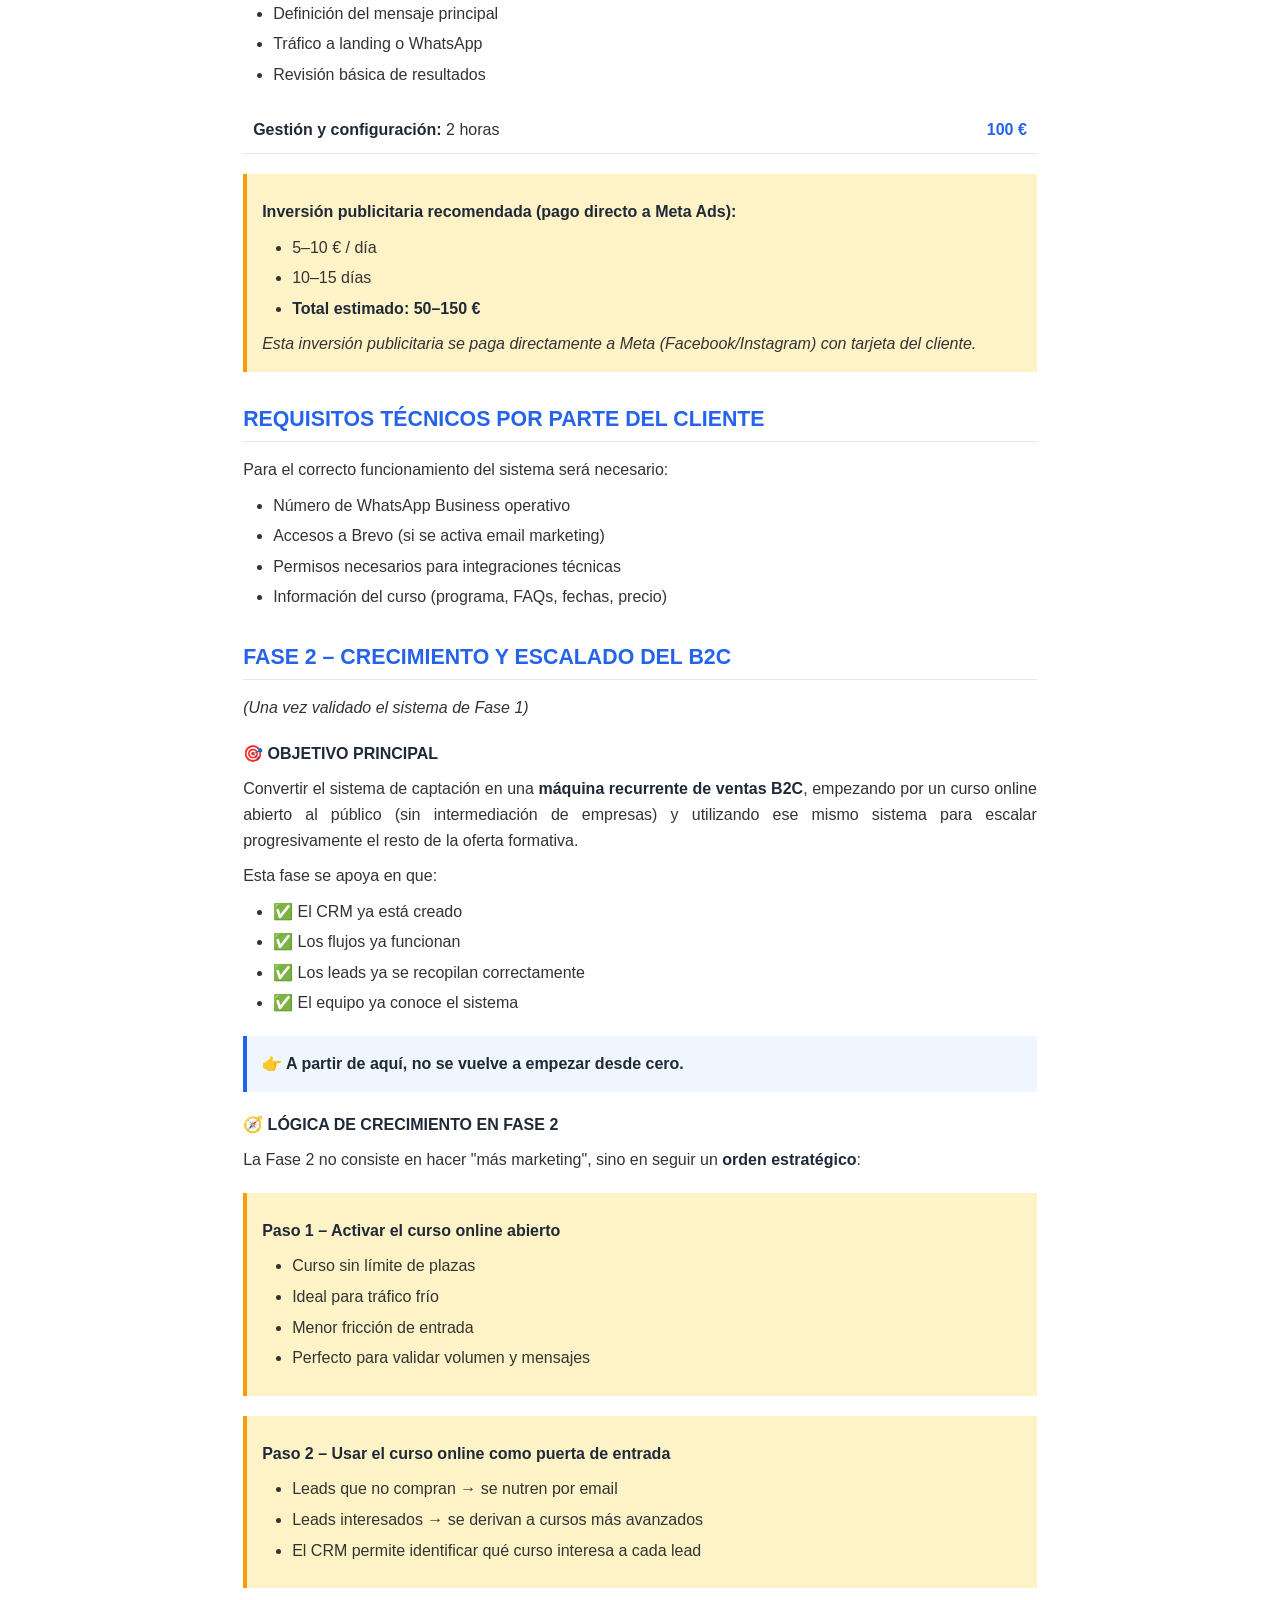
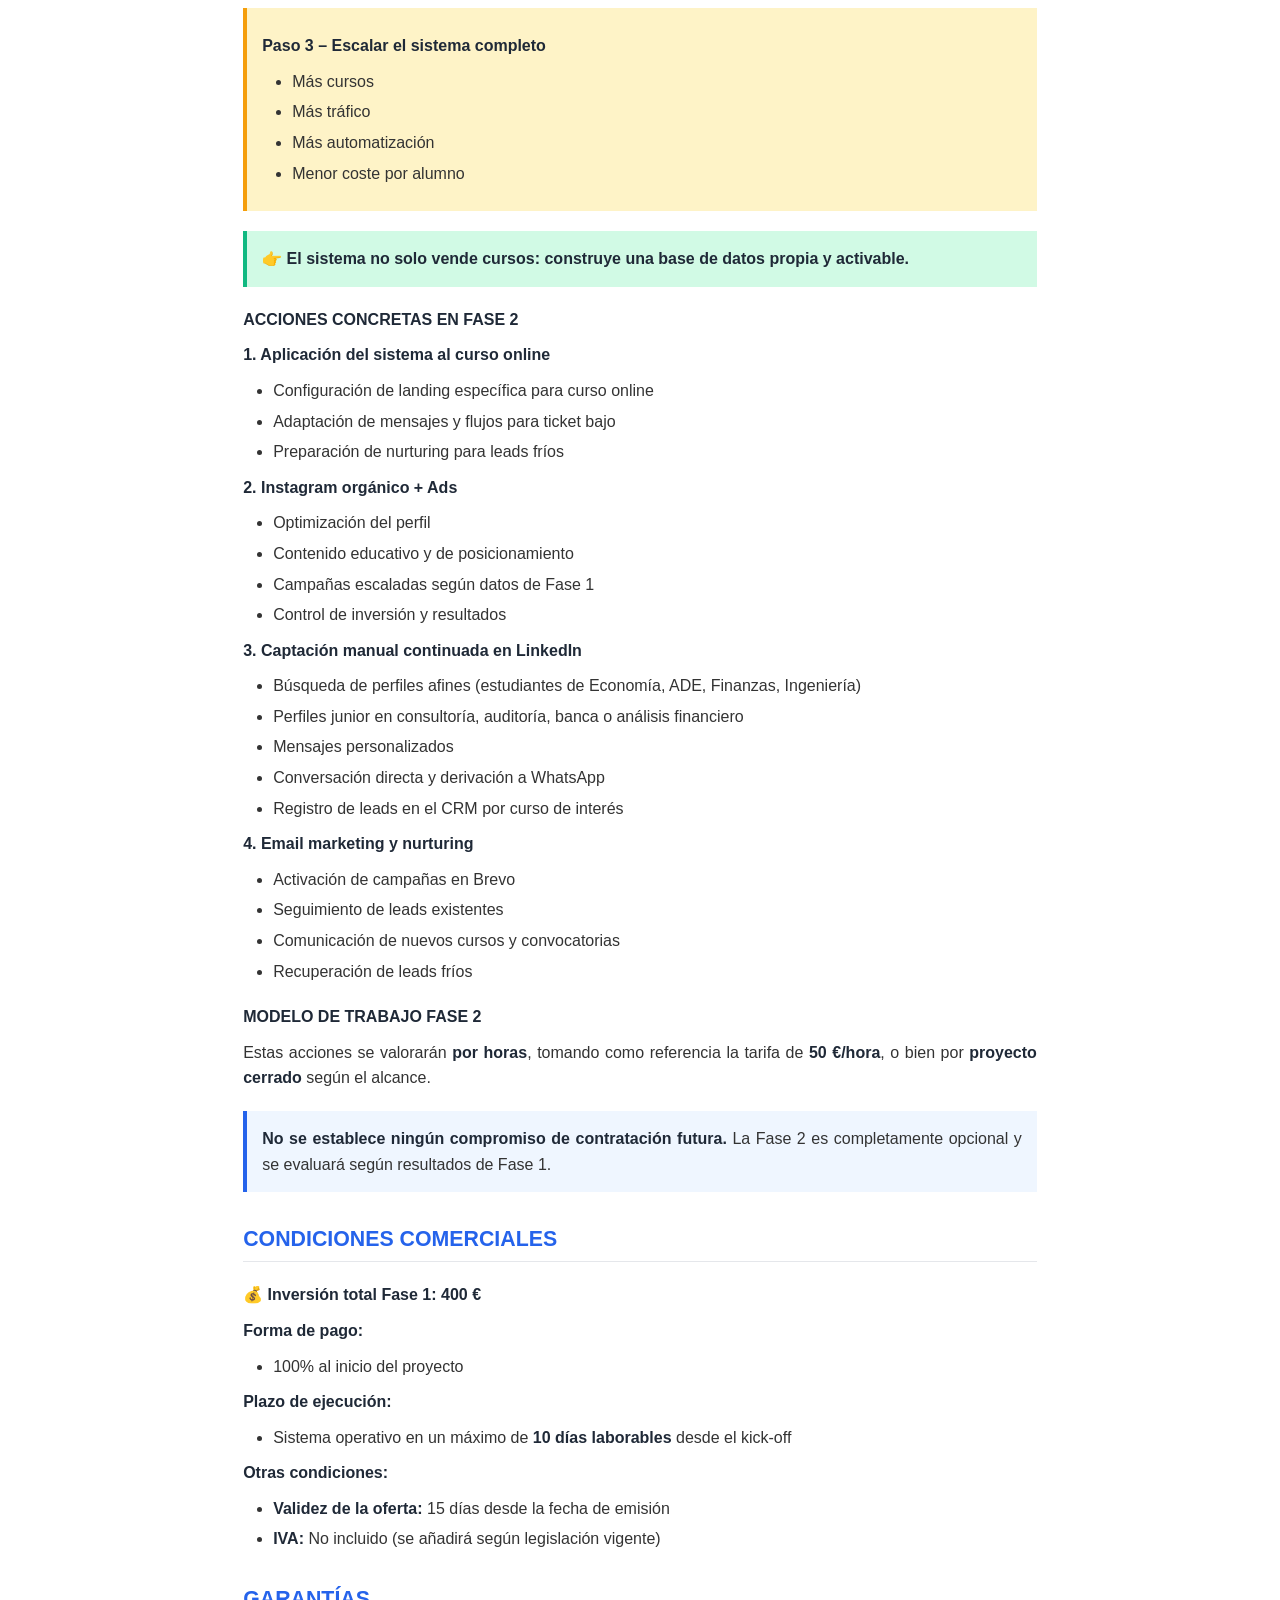
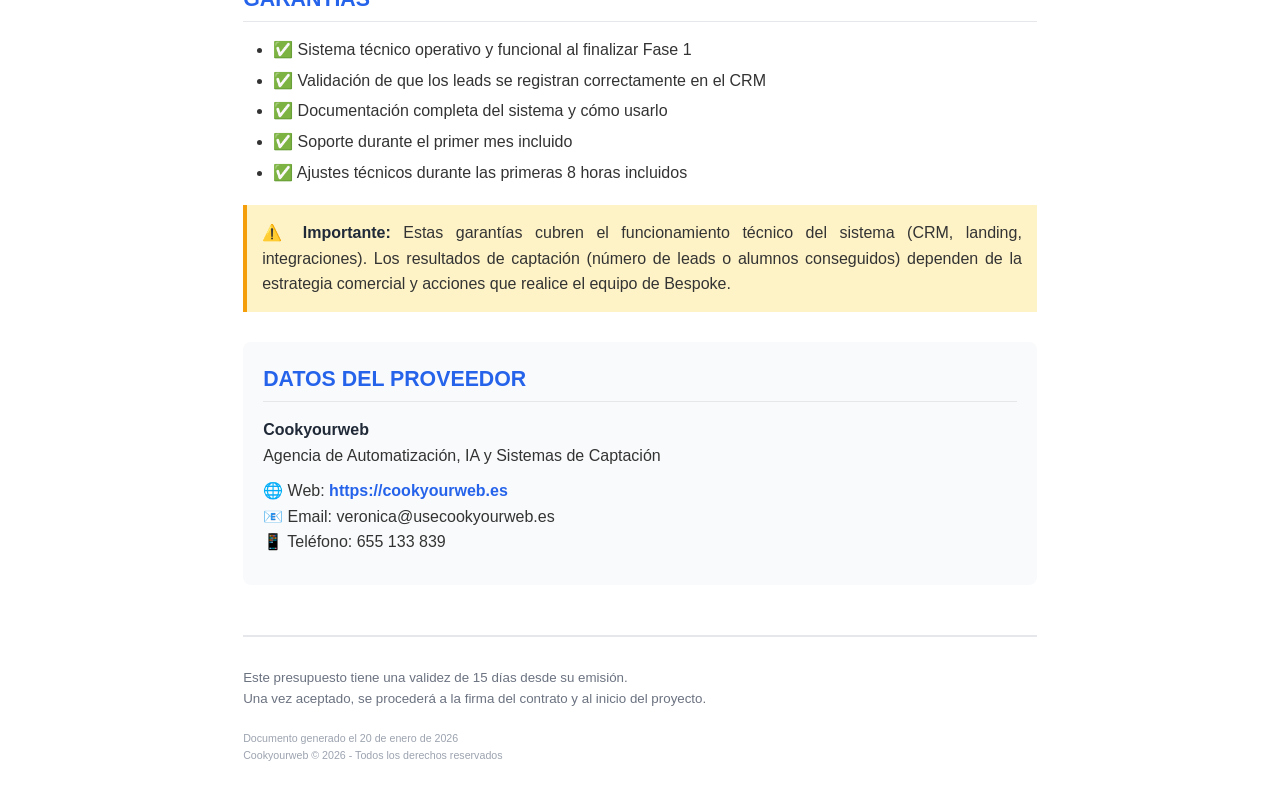
==== commit 6052c57a: "Update proposal to be more realistic about objectives and guarantees Changed language to focus on im" ====
--- a/negocio/PRESUPUESTO_BESPOKE_FINAL.html
+++ b/negocio/PRESUPUESTO_BESPOKE_FINAL.html
@@ -133,7 +133,11 @@
 </div>
 
 <h2>OBJETIVO DEL PROYECTO</h2>
-<p>Cubrir las plazas del curso actual mediante un <strong>sistema de captación orientado a alumnos individuales (B2C)</strong>, independiente del modelo B2B actual de la escuela, dejando además una base preparada para futuras formaciones abiertas al público.</p>
+<p><strong>Implementar y validar un sistema de captación B2C</strong> (alumnos individuales) para el curso actual, dejando todo operativo y preparado para empezar a recoger leads de forma organizada. El sistema quedará listo para reutilizarse en futuras formaciones abiertas al público.</p>
+
+<div class="highlight-box">
+    <p style="margin: 0;"><strong>👉 El objetivo es dejar el sistema funcionando y validado, no garantizar un número específico de alumnos.</strong> Los resultados dependerán de la captación activa que realice el equipo de Bespoke.</p>
+</div>
 
 <div class="highlight-box">
     <p><strong>Este proyecto no interfiere ni sustituye los procesos comerciales B2B existentes.</strong> Se trata de una línea paralela enfocada exclusivamente a personas particulares interesadas en formación financiera.</p>
@@ -416,11 +420,16 @@
 
 <h2>GARANTÍAS</h2>
 <ul>
-    <li>✅ Sistema operativo y funcional al finalizar Fase 1</li>
-    <li>✅ Documentación completa del sistema</li>
+    <li>✅ Sistema técnico operativo y funcional al finalizar Fase 1</li>
+    <li>✅ Validación de que los leads se registran correctamente en el CRM</li>
+    <li>✅ Documentación completa del sistema y cómo usarlo</li>
     <li>✅ Soporte durante el primer mes incluido</li>
-    <li>✅ Ajustes y mejoras durante las primeras 8 horas incluidos</li>
-</ul>
+    <li>✅ Ajustes técnicos durante las primeras 8 horas incluidos</li>
+</ul>
+
+<div class="warning-box">
+    <p style="margin: 0;"><strong>⚠️ Importante:</strong> Estas garantías cubren el funcionamiento técnico del sistema (CRM, landing, integraciones). Los resultados de captación (número de leads o alumnos conseguidos) dependen de la estrategia comercial y acciones que realice el equipo de Bespoke.</p>
+</div>
 
 <div class="contact-info">
     <h2 style="margin-top: 0;">DATOS DEL PROVEEDOR</h2>
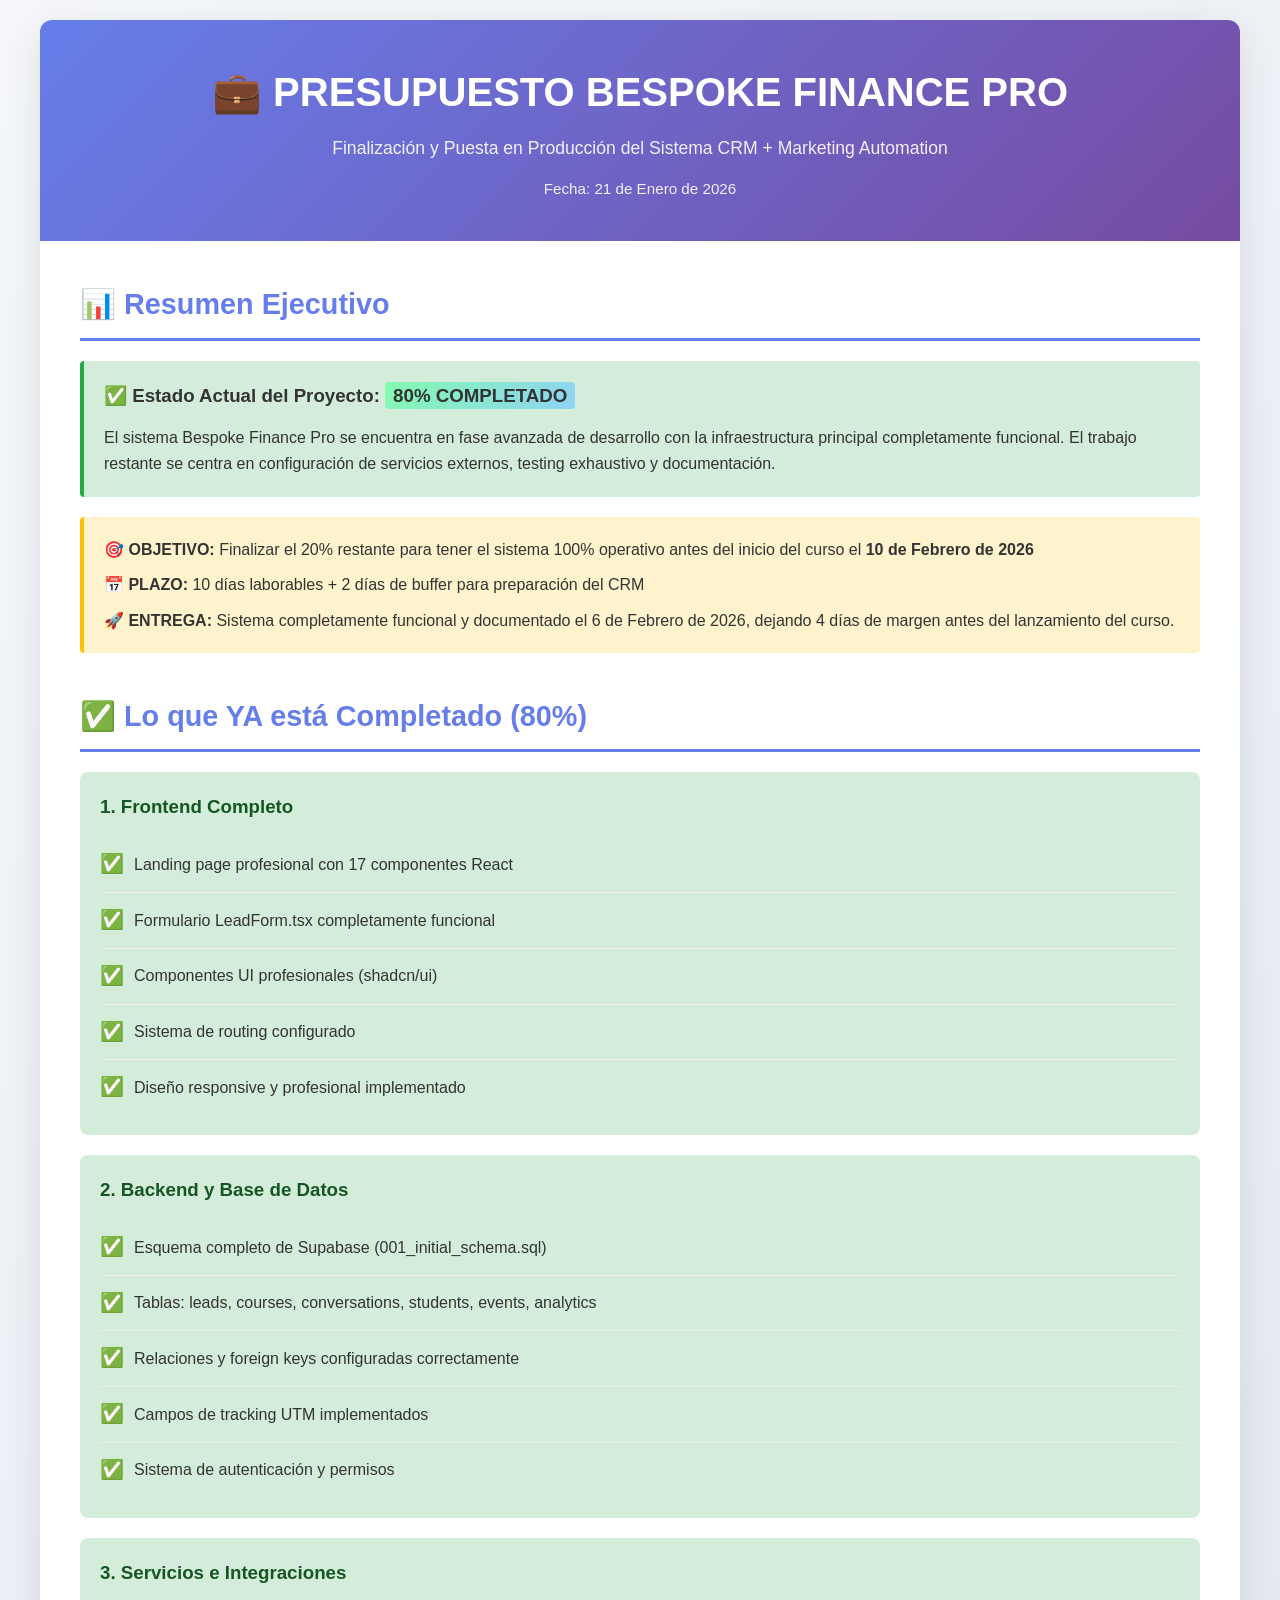
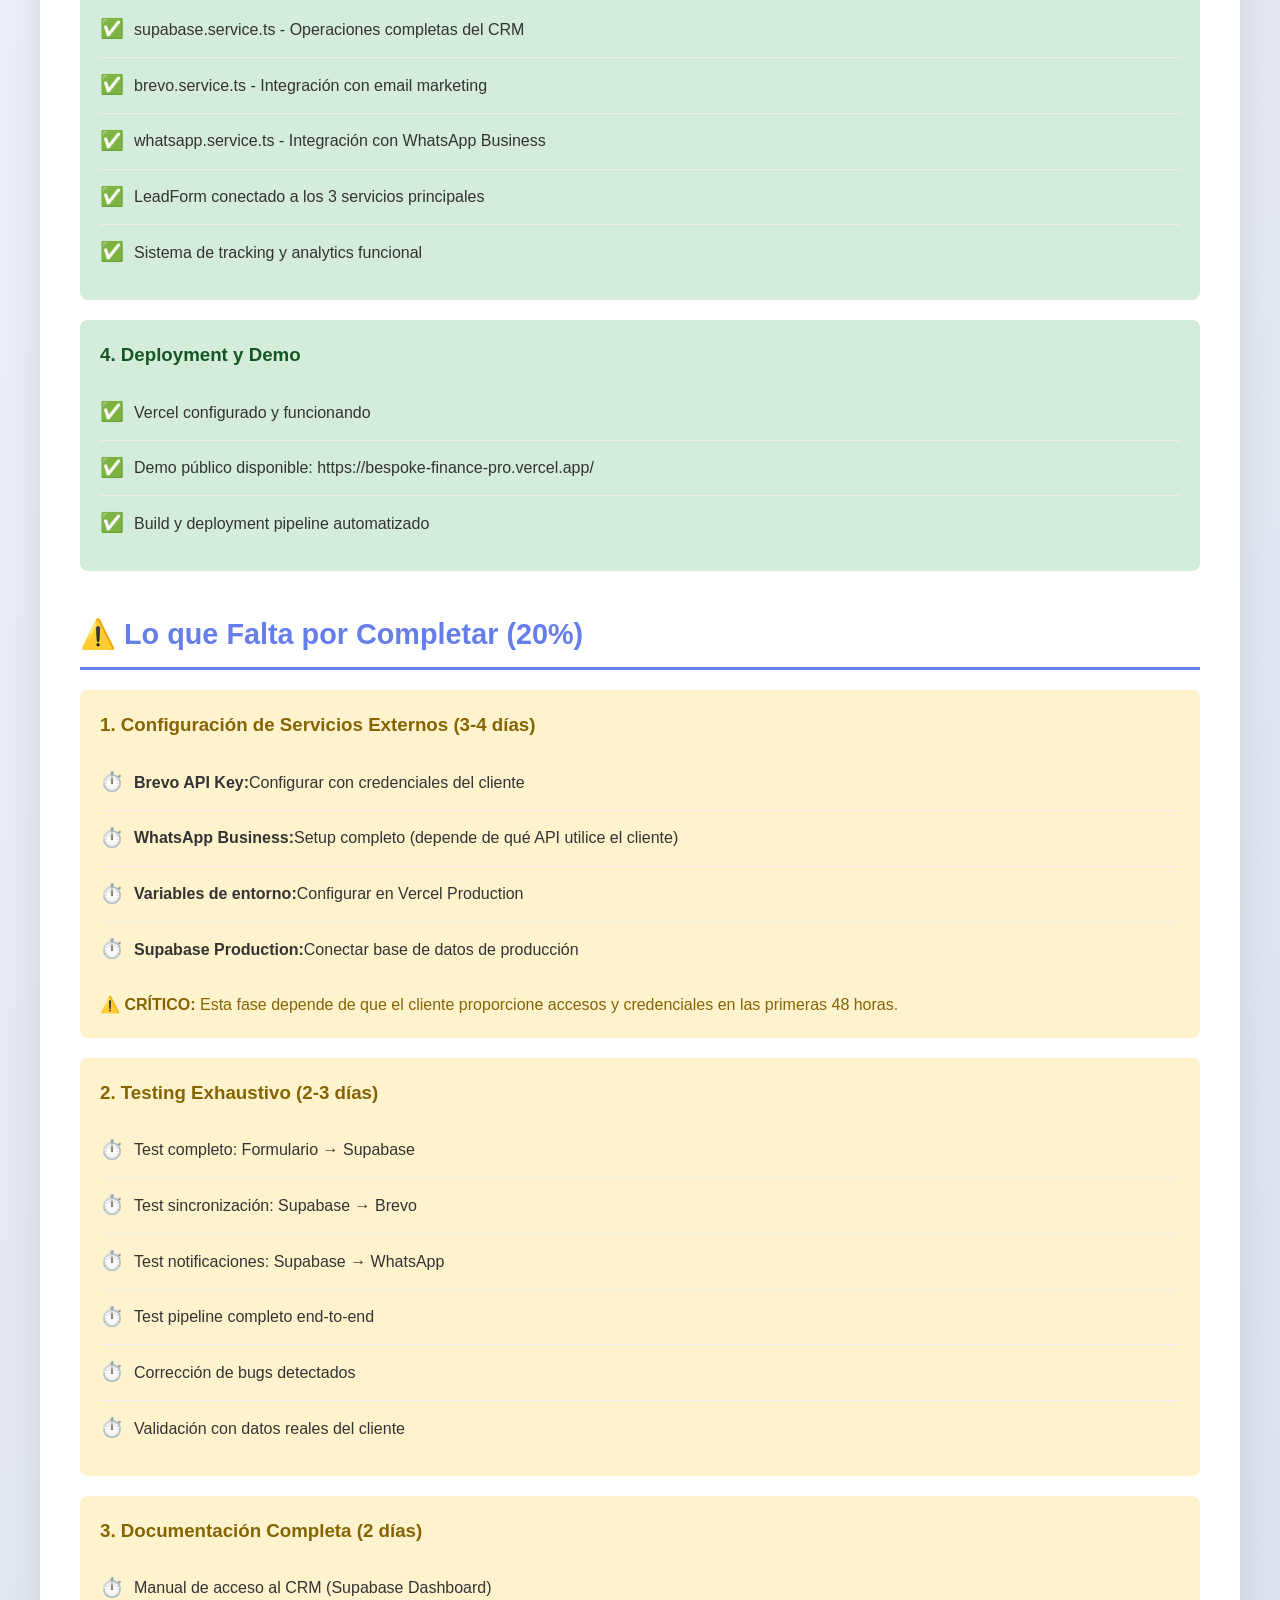
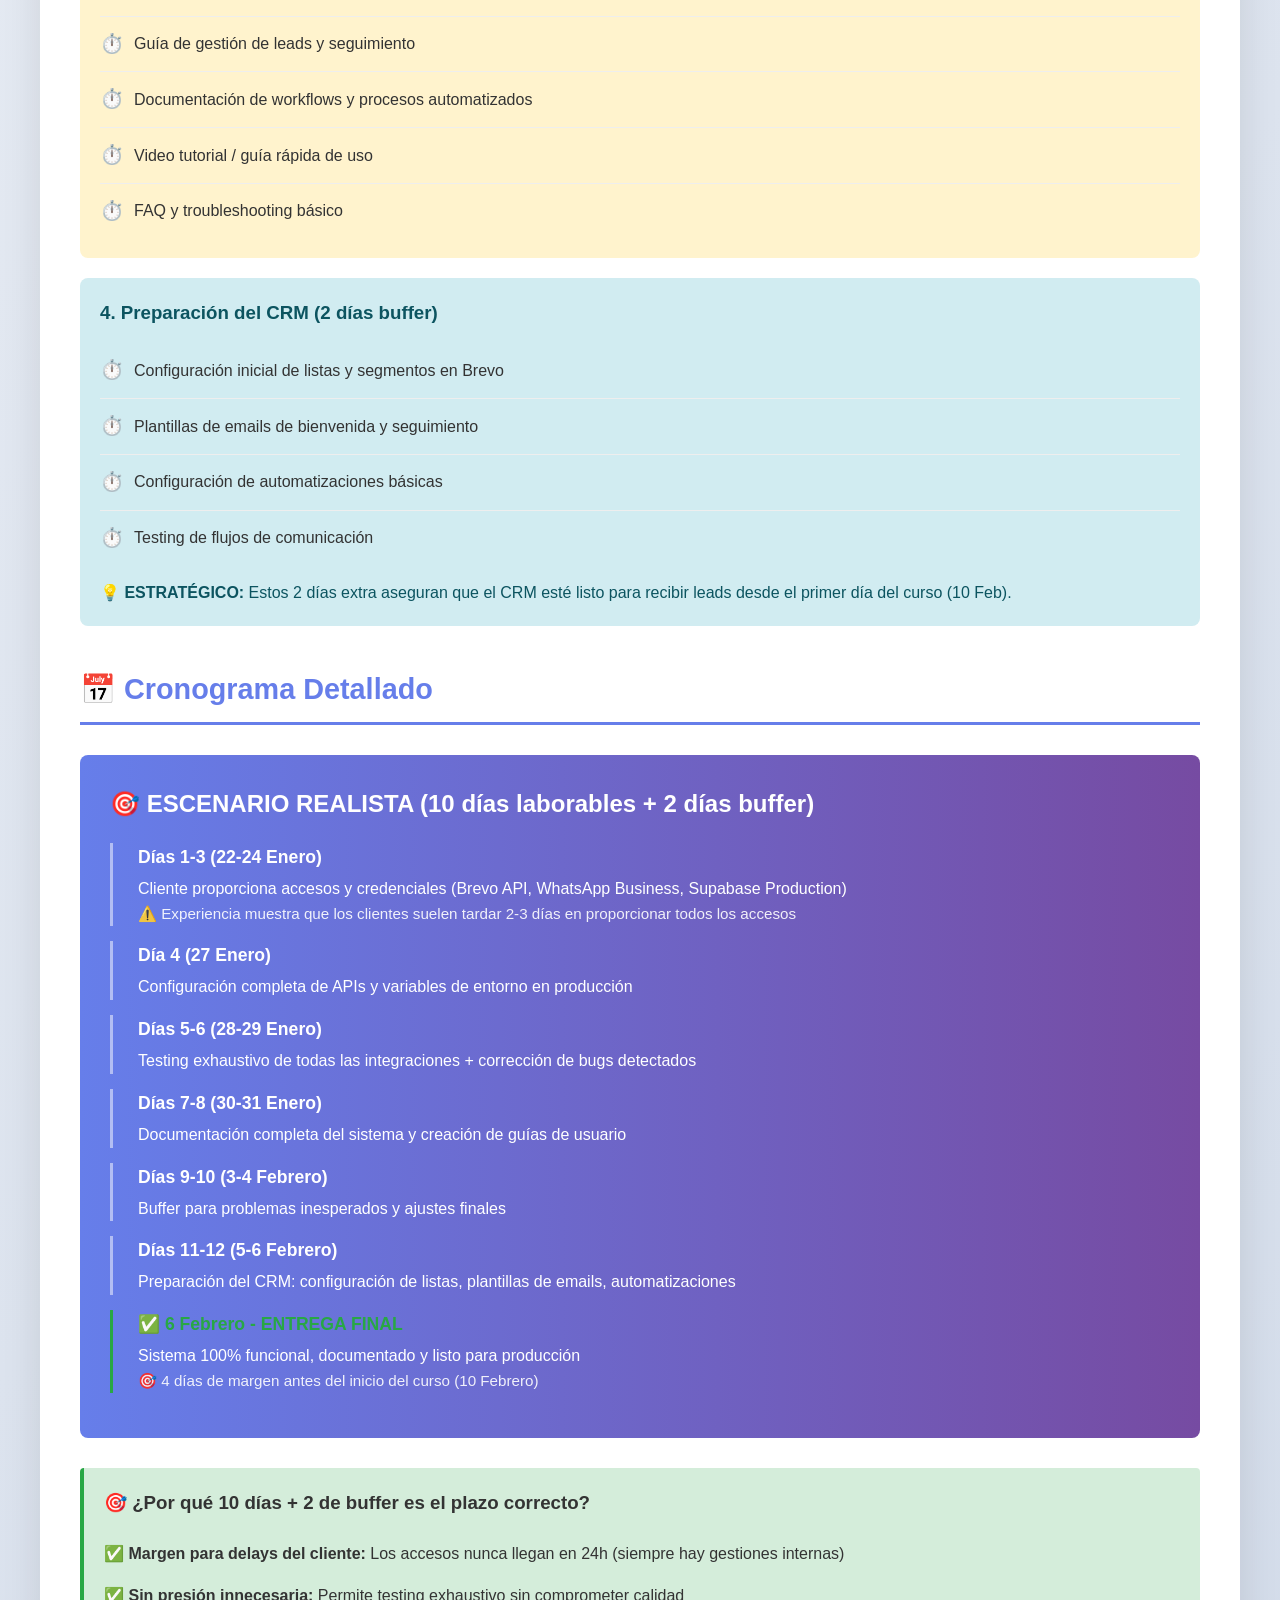
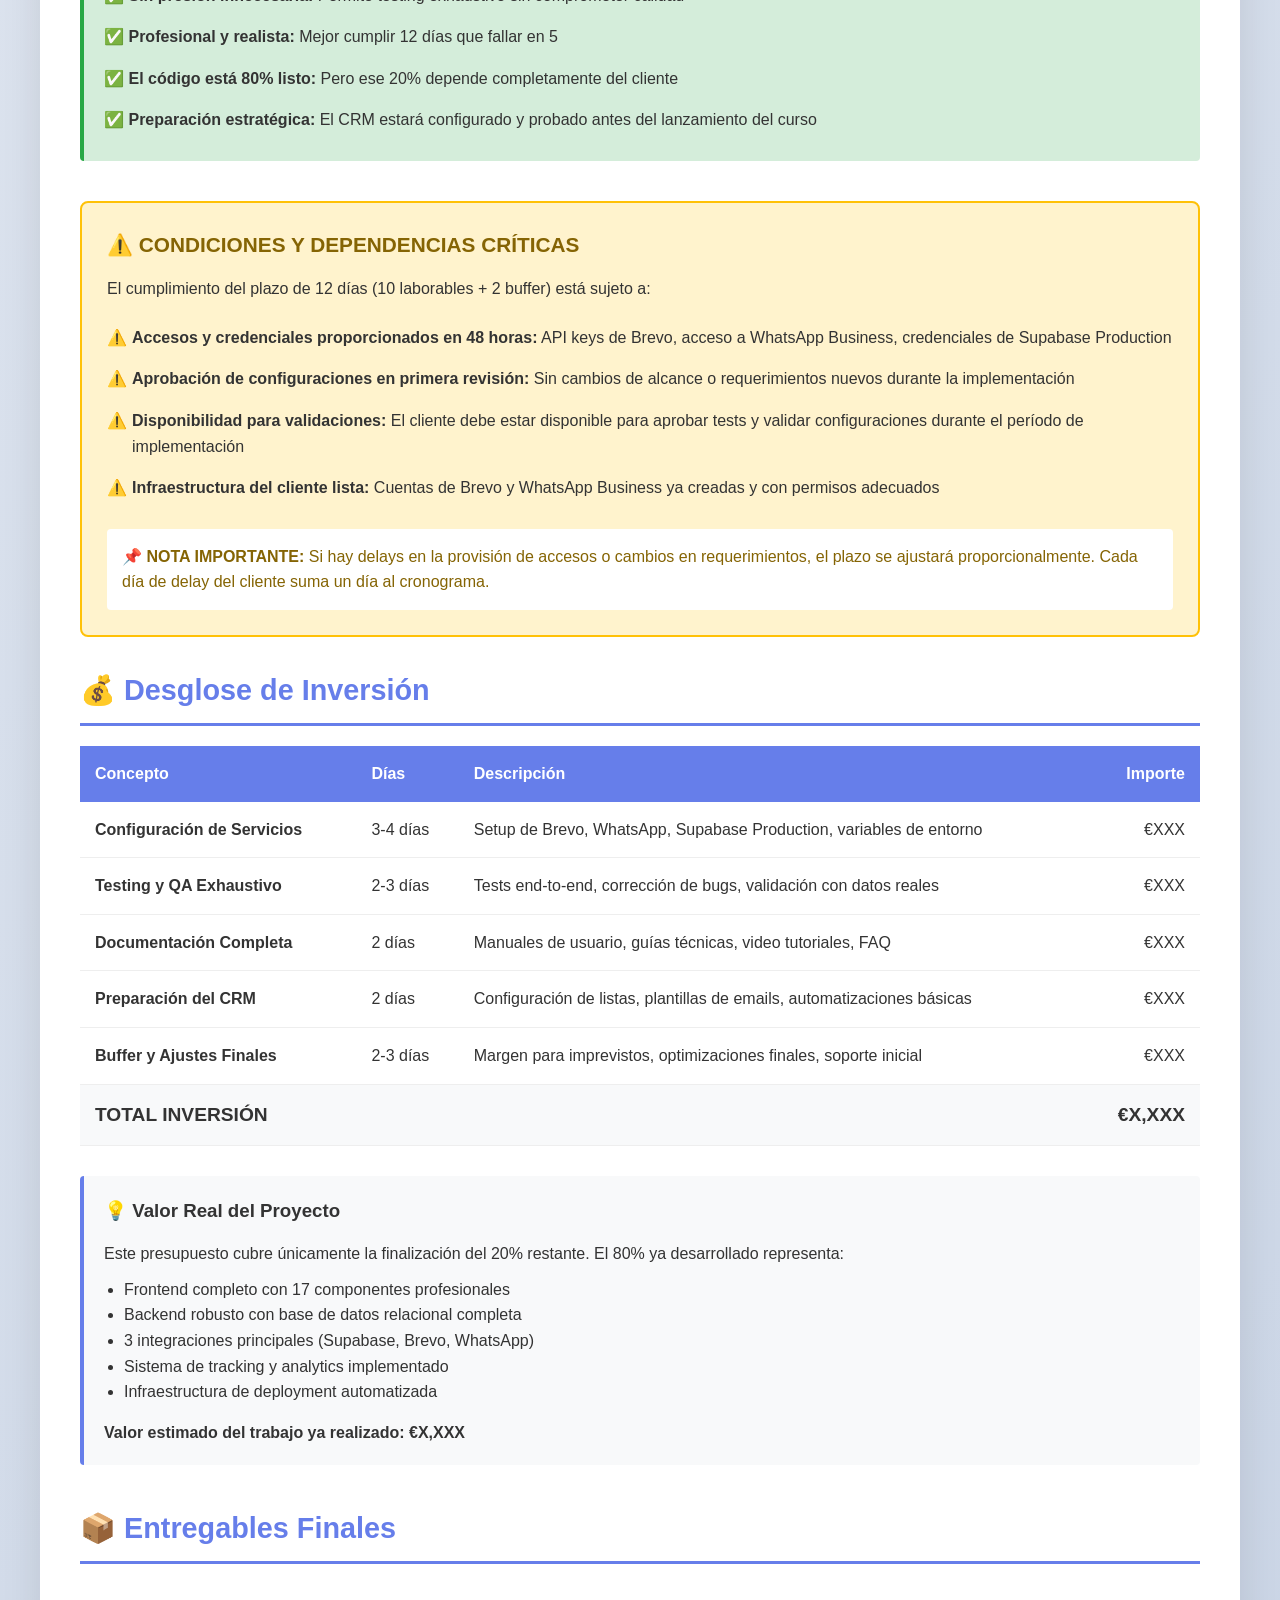
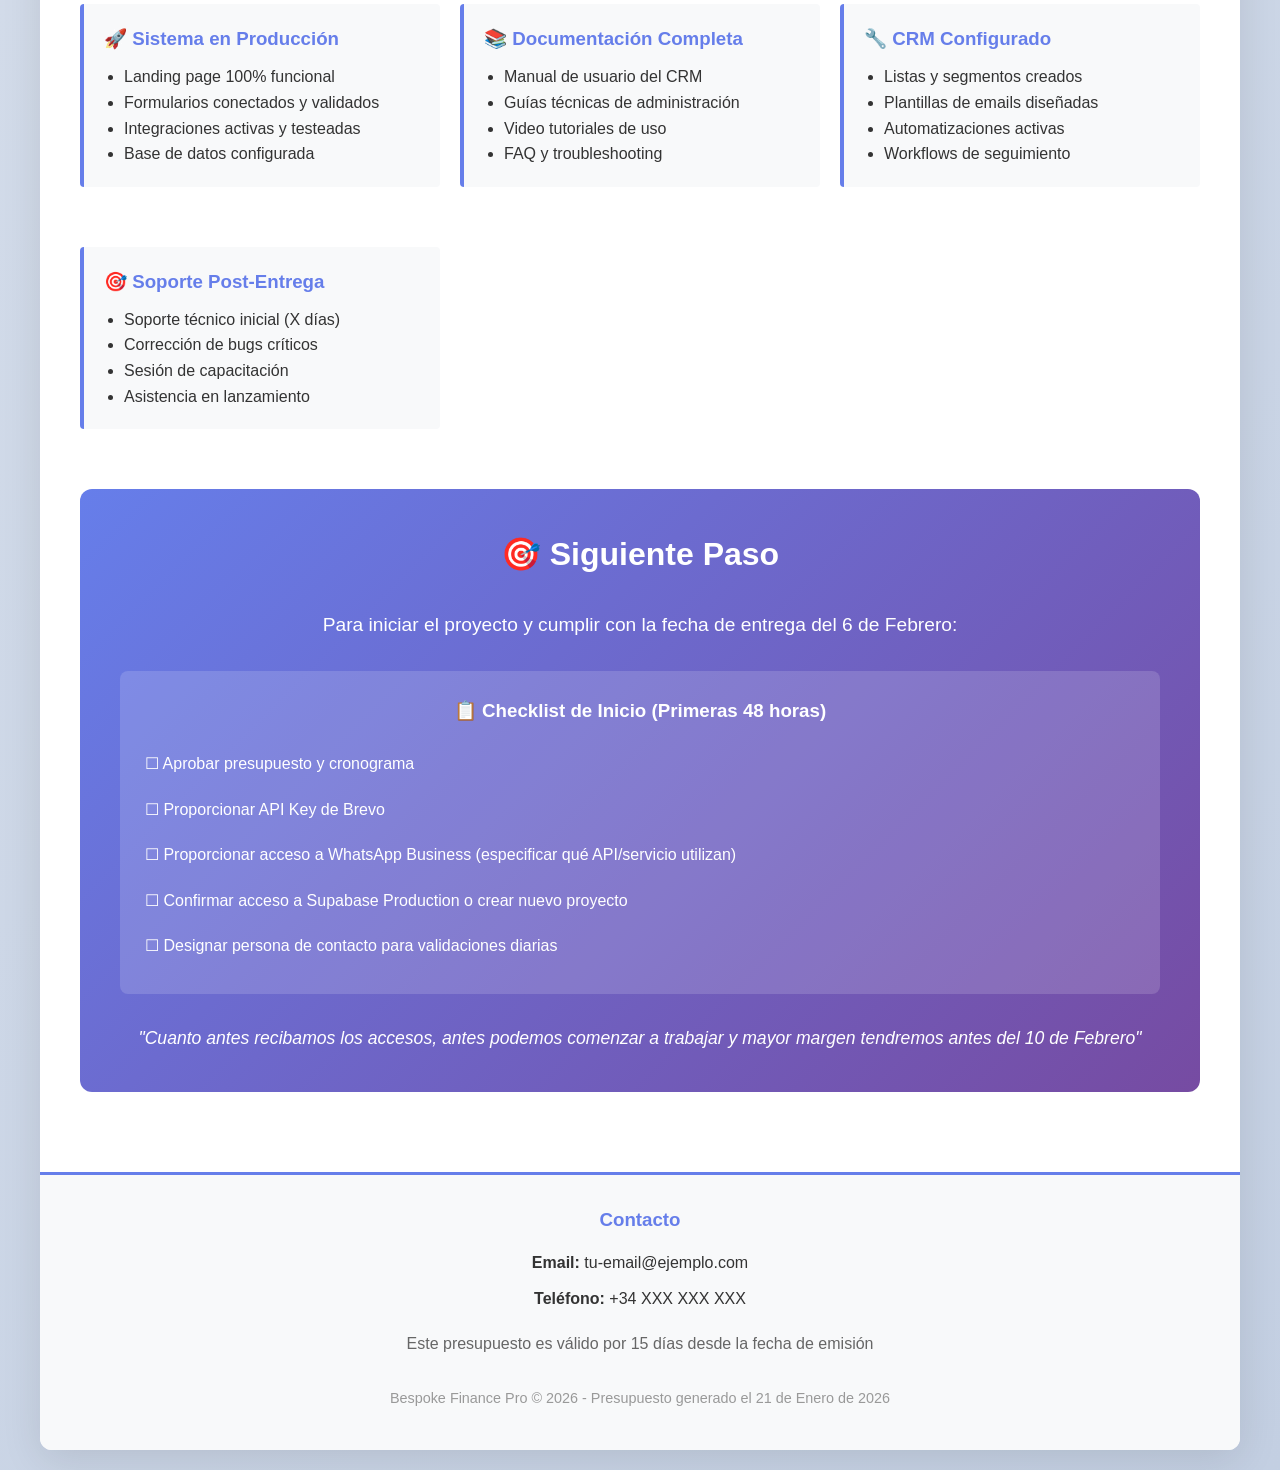
==== commit 7a4add8f: "Add comprehensive project budget and timeline - Created detailed budget document for Bespoke Finance" ====
--- a/negocio/PRESUPUESTO_BESPOKE_FINAL.html
+++ b/negocio/PRESUPUESTO_BESPOKE_FINAL.html
@@ -3,453 +3,572 @@
 <head>
     <meta charset="UTF-8">
     <meta name="viewport" content="width=device-width, initial-scale=1.0">
-    <title>Presupuesto Sistema Captación B2C - Bespoke School of Finance</title>
+    <title>Presupuesto - Bespoke Finance Pro</title>
     <style>
-        @page {
-            margin: 2.5cm;
-        }
+        * {
+            margin: 0;
+            padding: 0;
+            box-sizing: border-box;
+        }
+
         body {
-            font-family: 'Calibri', Arial, sans-serif;
+            font-family: 'Segoe UI', Tahoma, Geneva, Verdana, sans-serif;
             line-height: 1.6;
             color: #333;
-            max-width: 21cm;
+            background: linear-gradient(135deg, #f5f7fa 0%, #c3cfe2 100%);
+            padding: 20px;
+        }
+
+        .container {
+            max-width: 1200px;
             margin: 0 auto;
+            background: white;
+            box-shadow: 0 10px 40px rgba(0,0,0,0.1);
+            border-radius: 12px;
+            overflow: hidden;
+        }
+
+        .header {
+            background: linear-gradient(135deg, #667eea 0%, #764ba2 100%);
+            color: white;
+            padding: 40px;
+            text-align: center;
+        }
+
+        .header h1 {
+            font-size: 2.5em;
+            margin-bottom: 10px;
+        }
+
+        .header p {
+            font-size: 1.1em;
+            opacity: 0.9;
+        }
+
+        .content {
+            padding: 40px;
+        }
+
+        .section {
+            margin-bottom: 40px;
+        }
+
+        .section h2 {
+            color: #667eea;
+            font-size: 1.8em;
+            margin-bottom: 20px;
+            border-bottom: 3px solid #667eea;
+            padding-bottom: 10px;
+        }
+
+        .info-box {
+            background: #f8f9fa;
+            border-left: 4px solid #667eea;
             padding: 20px;
-        }
-        h1 {
-            color: #1a1a1a;
-            font-size: 24pt;
+            margin: 20px 0;
+            border-radius: 4px;
+        }
+
+        .info-box.success {
+            border-left-color: #28a745;
+            background: #d4edda;
+        }
+
+        .info-box.warning {
+            border-left-color: #ffc107;
+            background: #fff3cd;
+        }
+
+        .info-box.critical {
+            border-left-color: #dc3545;
+            background: #f8d7da;
+        }
+
+        .progress-list {
+            list-style: none;
+            padding: 0;
+        }
+
+        .progress-list li {
+            padding: 12px 0;
+            border-bottom: 1px solid #eee;
+            display: flex;
+            align-items: center;
+        }
+
+        .progress-list li:last-child {
+            border-bottom: none;
+        }
+
+        .check {
+            color: #28a745;
+            margin-right: 10px;
             font-weight: bold;
-            margin-bottom: 10px;
-            text-align: center;
-            border-bottom: 3px solid #2563eb;
-            padding-bottom: 10px;
-        }
-        h2 {
-            color: #2563eb;
-            font-size: 16pt;
+            font-size: 1.2em;
+        }
+
+        .pending {
+            color: #ffc107;
+            margin-right: 10px;
             font-weight: bold;
-            margin-top: 30px;
-            margin-bottom: 15px;
-            border-bottom: 1px solid #e5e7eb;
-            padding-bottom: 5px;
-        }
-        h3 {
-            color: #1f2937;
-            font-size: 12pt;
-            font-weight: bold;
-            margin-top: 20px;
-            margin-bottom: 10px;
-        }
-        p {
-            margin: 10px 0;
-            text-align: justify;
-        }
-        ul {
-            margin: 10px 0;
-            padding-left: 30px;
-        }
-        li {
-            margin: 5px 0;
-        }
-        .header-info {
-            text-align: center;
-            color: #6b7280;
-            font-size: 10pt;
-            margin-bottom: 30px;
-        }
-        .highlight-box {
-            background-color: #eff6ff;
-            border-left: 4px solid #2563eb;
-            padding: 15px;
-            margin: 20px 0;
-        }
-        .warning-box {
-            background-color: #fef3c7;
-            border-left: 4px solid #f59e0b;
-            padding: 15px;
-            margin: 20px 0;
-        }
-        .success-box {
-            background-color: #d1fae5;
-            border-left: 4px solid #10b981;
-            padding: 15px;
-            margin: 20px 0;
-        }
+            font-size: 1.2em;
+        }
+
+        .timeline {
+            background: linear-gradient(to right, #667eea, #764ba2);
+            color: white;
+            padding: 30px;
+            border-radius: 8px;
+            margin: 30px 0;
+        }
+
+        .timeline h3 {
+            font-size: 1.5em;
+            margin-bottom: 20px;
+        }
+
+        .timeline-item {
+            margin: 15px 0;
+            padding-left: 25px;
+            border-left: 3px solid rgba(255,255,255,0.5);
+        }
+
+        .timeline-item strong {
+            display: block;
+            font-size: 1.1em;
+            margin-bottom: 5px;
+        }
+
         .pricing-table {
             width: 100%;
             border-collapse: collapse;
             margin: 20px 0;
         }
+
+        .pricing-table th {
+            background: #667eea;
+            color: white;
+            padding: 15px;
+            text-align: left;
+            font-weight: 600;
+        }
+
         .pricing-table td {
-            padding: 10px;
-            border-bottom: 1px solid #e5e7eb;
-        }
-        .pricing-table td:first-child {
-            width: 70%;
-        }
-        .pricing-table td:last-child {
-            text-align: right;
+            padding: 15px;
+            border-bottom: 1px solid #eee;
+        }
+
+        .pricing-table tr:hover {
+            background: #f8f9fa;
+        }
+
+        .total-row {
+            background: #f8f9fa;
             font-weight: bold;
-            color: #2563eb;
-        }
-        .total-row {
-            background-color: #f9fafb;
-            font-weight: bold;
-            font-size: 14pt;
-        }
+            font-size: 1.2em;
+        }
+
+        .conditions {
+            background: #fff3cd;
+            border: 2px solid #ffc107;
+            padding: 25px;
+            border-radius: 8px;
+            margin: 30px 0;
+        }
+
+        .conditions h3 {
+            color: #856404;
+            margin-bottom: 15px;
+            font-size: 1.3em;
+        }
+
+        .conditions ul {
+            list-style: none;
+            padding-left: 0;
+        }
+
+        .conditions ul li {
+            padding: 8px 0;
+            padding-left: 25px;
+            position: relative;
+        }
+
+        .conditions ul li:before {
+            content: "⚠️";
+            position: absolute;
+            left: 0;
+        }
+
         .footer {
-            margin-top: 50px;
-            padding-top: 20px;
-            border-top: 2px solid #e5e7eb;
+            background: #f8f9fa;
+            padding: 30px;
             text-align: center;
-            color: #6b7280;
-            font-size: 10pt;
-        }
-        .contact-info {
-            margin-top: 30px;
-            padding: 20px;
-            background-color: #f9fafb;
-            border-radius: 8px;
-        }
-        .demo-link {
-            color: #2563eb;
-            font-weight: bold;
-            text-decoration: none;
-        }
-        strong {
-            color: #1f2937;
+            border-top: 3px solid #667eea;
+        }
+
+        .footer p {
+            margin: 10px 0;
+        }
+
+        .highlight {
+            background: linear-gradient(120deg, #84fab0 0%, #8fd3f4 100%);
+            padding: 3px 8px;
+            border-radius: 4px;
+            font-weight: 600;
+        }
+
+        @media print {
+            body {
+                background: white;
+                padding: 0;
+            }
+
+            .container {
+                box-shadow: none;
+            }
         }
     </style>
 </head>
 <body>
-
-<h1>PRESUPUESTO<br/>SISTEMA DE CAPTACIÓN B2C<br/>BESPOKE SCHOOL OF FINANCE</h1>
-
-<div class="header-info">
-    <p><strong>Propuesta elaborada por:</strong> Cookyourweb<br/>
-    <strong>Fecha:</strong> 20 de enero de 2026<br/>
-    <strong>Validez del presupuesto:</strong> 15 días (hasta el 4 de febrero de 2026)</p>
-</div>
-
-<h2>OBJETIVO DEL PROYECTO</h2>
-<p><strong>Implementar y validar un sistema de captación B2C</strong> (alumnos individuales) para el curso actual, dejando todo operativo y preparado para empezar a recoger leads de forma organizada. El sistema quedará listo para reutilizarse en futuras formaciones abiertas al público.</p>
-
-<div class="highlight-box">
-    <p style="margin: 0;"><strong>👉 El objetivo es dejar el sistema funcionando y validado, no garantizar un número específico de alumnos.</strong> Los resultados dependerán de la captación activa que realice el equipo de Bespoke.</p>
-</div>
-
-<div class="highlight-box">
-    <p><strong>Este proyecto no interfiere ni sustituye los procesos comerciales B2B existentes.</strong> Se trata de una línea paralela enfocada exclusivamente a personas particulares interesadas en formación financiera.</p>
-</div>
-
-<h2>ENFOQUE DEL PROYECTO</h2>
-<p>Este sistema está diseñado específicamente para <strong>captación B2C</strong> (alumnos particulares):</p>
-<ul>
-    <li><strong>No se utilizan</strong> bases de datos B2B</li>
-    <li><strong>No se realizan</strong> acciones comerciales dirigidas a empresas</li>
-    <li>La captación, cualificación y cierre se realiza sobre <strong>personas individuales</strong></li>
-</ul>
-
-<h2>MODELO DE TRABAJO</h2>
-<ul>
-    <li><strong>Consultoría + ejecución por horas</strong></li>
-    <li><strong>Tarifa de referencia:</strong> 50 €/hora</li>
-    <li><strong>Presupuesto cerrado</strong> para la fase inicial</li>
-</ul>
-
-<h2>FASE 1 – ACTIVACIÓN Y CAPTACIÓN (CURSO ACTUAL)</h2>
-
-<div class="success-box">
-    <p style="text-align: center; margin: 0;"><strong style="font-size: 18pt;">Inversión total Fase 1: 400 €</strong></p>
-</div>
-
-<h3>🔹 Alcance real de Fase 1 (importante)</h3>
-
-<p>En esta Fase 1 se activa la captación de <strong>un único curso</strong>, utilizando una landing específica ya definida y enfocada a ese programa concreto.</p>
-
-<p>Sin embargo, el sistema técnico (CRM, pipelines, WhatsApp, tracking y base de datos) queda <strong>preparado desde el inicio para gestionar varios cursos en paralelo</strong>, sin necesidad de rehacer la estructura.</p>
-
-<p>Esto permite que, una vez validado el sistema, Bespoke pueda:</p>
-<ul>
-    <li>Activar el segundo curso actual</li>
-    <li>Añadir futuros cursos abiertos al público</li>
-    <li>Diferenciar leads por curso desde el primer contacto</li>
-</ul>
-
-<div class="highlight-box">
-    <p style="margin: 0;"><strong>👉 En Fase 1 se ejecuta un curso. El sistema se construye para todos.</strong></p>
-</div>
-
-<h3>1. Auditoría y optimización de la landing (incluido)</h3>
-<ul>
-    <li>Revisión del mensaje y estructura de la landing</li>
-    <li>Ajustes de copy orientados a conversión B2C</li>
-    <li>Definición del CTA y flujo de captación</li>
-</ul>
-<p><strong>Landing de captación utilizada:</strong><br/>
-👉 <a href="https://bespoke-finance-pro.vercel.app/" class="demo-link">https://bespoke-finance-pro.vercel.app/</a></p>
-
-<table class="pricing-table">
-    <tr>
-        <td>Coste</td>
-        <td>Incluido / No facturado</td>
-    </tr>
-</table>
-
-<h3>2. Sistema de captación y registro de leads en CRM</h3>
-<ul>
-    <li>Captación de leads desde la landing (WhatsApp y/o email)</li>
-    <li>Registro automático de leads en el CRM</li>
-    <li>Estados básicos del lead (nuevo, en contacto, cerrado, descartado)</li>
-    <li>Registro del origen del lead</li>
-</ul>
-
-<table class="pricing-table">
-    <tr>
-        <td>3 horas</td>
-        <td>150 €</td>
-    </tr>
-</table>
-
-<h3>3. Interacción con el lead (dos modalidades)</h3>
-<p>El sistema queda preparado para que el lead interactúe de dos formas, según prefiera el equipo:</p>
-
-<p><strong>Opción A – Asistente de texto (agente automático)</strong></p>
-<ul>
-    <li>Primer contacto automático</li>
-    <li>Recogida de datos básicos</li>
-    <li>Registro de la información en el CRM</li>
-    <li>Posibilidad de agendar llamada</li>
-    <li>Derivación a contacto humano</li>
-</ul>
-
-<p><strong>Opción B – Contacto humano directo</strong></p>
-<ul>
-    <li>Contacto directo por llamada o WhatsApp</li>
-    <li>Seguimiento manual del lead</li>
-</ul>
-
-<div class="highlight-box">
-    <p style="margin: 0;"><strong>El cierre del alumno es siempre humano.</strong></p>
-</div>
-
-<table class="pricing-table">
-    <tr>
-        <td>2 horas</td>
-        <td>100 €</td>
-    </tr>
-</table>
-
-<h3>4. Organización del CRM y preparación para seguimiento</h3>
-<ul>
-    <li>Centralización de contactos</li>
-    <li>Histórico de interacciones</li>
-    <li>Base preparada para email marketing con Brevo (si se decide activar)</li>
-    <li>Preparación del sistema para futuras campañas</li>
-</ul>
-
-<table class="pricing-table">
-    <tr>
-        <td>3 horas</td>
-        <td>150 €</td>
-    </tr>
-</table>
-
-<h3>TOTAL FASE 1</h3>
-<table class="pricing-table">
-    <tr class="total-row">
-        <td>8 horas</td>
-        <td style="font-size: 18pt; color: #10b981;">400 €</td>
-    </tr>
-</table>
-
-<h2>OPCIÓN ADICIONAL EN FASE 1 (NO OBLIGATORIA)</h2>
-
-<h3>Campaña de prueba en Instagram Ads</h3>
-<p>Pensada como <strong>test controlado</strong> para acelerar resultados durante los primeros días.</p>
-
-<p><strong>Incluye:</strong></p>
-<ul>
-    <li>Configuración inicial de campaña</li>
-    <li>Definición del mensaje principal</li>
-    <li>Tráfico a landing o WhatsApp</li>
-    <li>Revisión básica de resultados</li>
-</ul>
-
-<table class="pricing-table">
-    <tr>
-        <td><strong>Gestión y configuración:</strong> 2 horas</td>
-        <td>100 €</td>
-    </tr>
-</table>
-
-<div class="warning-box">
-    <p><strong>Inversión publicitaria recomendada (pago directo a Meta Ads):</strong></p>
-    <ul>
-        <li>5–10 € / día</li>
-        <li>10–15 días</li>
-        <li><strong>Total estimado: 50–150 €</strong></li>
-    </ul>
-    <p style="margin-bottom: 0;"><em>Esta inversión publicitaria se paga directamente a Meta (Facebook/Instagram) con tarjeta del cliente.</em></p>
-</div>
-
-<h2>REQUISITOS TÉCNICOS POR PARTE DEL CLIENTE</h2>
-<p>Para el correcto funcionamiento del sistema será necesario:</p>
-<ul>
-    <li>Número de WhatsApp Business operativo</li>
-    <li>Accesos a Brevo (si se activa email marketing)</li>
-    <li>Permisos necesarios para integraciones técnicas</li>
-    <li>Información del curso (programa, FAQs, fechas, precio)</li>
-</ul>
-
-<h2>FASE 2 – CRECIMIENTO Y ESCALADO DEL B2C</h2>
-<p><em>(Una vez validado el sistema de Fase 1)</em></p>
-
-<h3>🎯 OBJETIVO PRINCIPAL</h3>
-<p>Convertir el sistema de captación en una <strong>máquina recurrente de ventas B2C</strong>, empezando por un curso online abierto al público (sin intermediación de empresas) y utilizando ese mismo sistema para escalar progresivamente el resto de la oferta formativa.</p>
-
-<p>Esta fase se apoya en que:</p>
-<ul>
-    <li>✅ El CRM ya está creado</li>
-    <li>✅ Los flujos ya funcionan</li>
-    <li>✅ Los leads ya se recopilan correctamente</li>
-    <li>✅ El equipo ya conoce el sistema</li>
-</ul>
-
-<div class="highlight-box">
-    <p style="margin: 0;"><strong>👉 A partir de aquí, no se vuelve a empezar desde cero.</strong></p>
-</div>
-
-<h3>🧭 LÓGICA DE CRECIMIENTO EN FASE 2</h3>
-<p>La Fase 2 no consiste en hacer "más marketing", sino en seguir un <strong>orden estratégico</strong>:</p>
-
-<div class="warning-box">
-    <p><strong>Paso 1 – Activar el curso online abierto</strong></p>
-    <ul>
-        <li>Curso sin límite de plazas</li>
-        <li>Ideal para tráfico frío</li>
-        <li>Menor fricción de entrada</li>
-        <li>Perfecto para validar volumen y mensajes</li>
-    </ul>
-</div>
-
-<div class="warning-box">
-    <p><strong>Paso 2 – Usar el curso online como puerta de entrada</strong></p>
-    <ul>
-        <li>Leads que no compran → se nutren por email</li>
-        <li>Leads interesados → se derivan a cursos más avanzados</li>
-        <li>El CRM permite identificar qué curso interesa a cada lead</li>
-    </ul>
-</div>
-
-<div class="warning-box">
-    <p><strong>Paso 3 – Escalar el sistema completo</strong></p>
-    <ul>
-        <li>Más cursos</li>
-        <li>Más tráfico</li>
-        <li>Más automatización</li>
-        <li>Menor coste por alumno</li>
-    </ul>
-</div>
-
-<div class="success-box">
-    <p style="margin: 0;"><strong>👉 El sistema no solo vende cursos: construye una base de datos propia y activable.</strong></p>
-</div>
-
-<h3>ACCIONES CONCRETAS EN FASE 2</h3>
-
-<p><strong>1. Aplicación del sistema al curso online</strong></p>
-<ul>
-    <li>Configuración de landing específica para curso online</li>
-    <li>Adaptación de mensajes y flujos para ticket bajo</li>
-    <li>Preparación de nurturing para leads fríos</li>
-</ul>
-
-<p><strong>2. Instagram orgánico + Ads</strong></p>
-<ul>
-    <li>Optimización del perfil</li>
-    <li>Contenido educativo y de posicionamiento</li>
-    <li>Campañas escaladas según datos de Fase 1</li>
-    <li>Control de inversión y resultados</li>
-</ul>
-
-<p><strong>3. Captación manual continuada en LinkedIn</strong></p>
-<ul>
-    <li>Búsqueda de perfiles afines (estudiantes de Economía, ADE, Finanzas, Ingeniería)</li>
-    <li>Perfiles junior en consultoría, auditoría, banca o análisis financiero</li>
-    <li>Mensajes personalizados</li>
-    <li>Conversación directa y derivación a WhatsApp</li>
-    <li>Registro de leads en el CRM por curso de interés</li>
-</ul>
-
-<p><strong>4. Email marketing y nurturing</strong></p>
-<ul>
-    <li>Activación de campañas en Brevo</li>
-    <li>Seguimiento de leads existentes</li>
-    <li>Comunicación de nuevos cursos y convocatorias</li>
-    <li>Recuperación de leads fríos</li>
-</ul>
-
-<h3>MODELO DE TRABAJO FASE 2</h3>
-<p>Estas acciones se valorarán <strong>por horas</strong>, tomando como referencia la tarifa de <strong>50 €/hora</strong>, o bien por <strong>proyecto cerrado</strong> según el alcance.</p>
-
-<div class="highlight-box">
-    <p style="margin: 0;"><strong>No se establece ningún compromiso de contratación futura.</strong> La Fase 2 es completamente opcional y se evaluará según resultados de Fase 1.</p>
-</div>
-
-<h2>CONDICIONES COMERCIALES</h2>
-
-<h3>💰 Inversión total Fase 1: 400 €</h3>
-
-<p><strong>Forma de pago:</strong></p>
-<ul>
-    <li>100% al inicio del proyecto</li>
-</ul>
-
-<p><strong>Plazo de ejecución:</strong></p>
-<ul>
-    <li>Sistema operativo en un máximo de <strong>10 días laborables</strong> desde el kick-off</li>
-</ul>
-
-<p><strong>Otras condiciones:</strong></p>
-<ul>
-    <li><strong>Validez de la oferta:</strong> 15 días desde la fecha de emisión</li>
-    <li><strong>IVA:</strong> No incluido (se añadirá según legislación vigente)</li>
-</ul>
-
-<h2>GARANTÍAS</h2>
-<ul>
-    <li>✅ Sistema técnico operativo y funcional al finalizar Fase 1</li>
-    <li>✅ Validación de que los leads se registran correctamente en el CRM</li>
-    <li>✅ Documentación completa del sistema y cómo usarlo</li>
-    <li>✅ Soporte durante el primer mes incluido</li>
-    <li>✅ Ajustes técnicos durante las primeras 8 horas incluidos</li>
-</ul>
-
-<div class="warning-box">
-    <p style="margin: 0;"><strong>⚠️ Importante:</strong> Estas garantías cubren el funcionamiento técnico del sistema (CRM, landing, integraciones). Los resultados de captación (número de leads o alumnos conseguidos) dependen de la estrategia comercial y acciones que realice el equipo de Bespoke.</p>
-</div>
-
-<div class="contact-info">
-    <h2 style="margin-top: 0;">DATOS DEL PROVEEDOR</h2>
-    <p><strong>Cookyourweb</strong><br/>
-    Agencia de Automatización, IA y Sistemas de Captación</p>
-    <p>
-    🌐 Web: <a href="https://cookyourweb.es" class="demo-link">https://cookyourweb.es</a><br/>
-    📧 Email: veronica@usecookyourweb.es<br/>
-    📱 Teléfono: 655 133 839
-    </p>
-</div>
-
-<div class="footer">
-    <p>Este presupuesto tiene una validez de 15 días desde su emisión.<br/>
-    Una vez aceptado, se procederá a la firma del contrato y al inicio del proyecto.</p>
-    <p style="margin-top: 20px; font-size: 8pt; color: #9ca3af;">
-    Documento generado el 20 de enero de 2026<br/>
-    Cookyourweb © 2026 - Todos los derechos reservados
-    </p>
-</div>
-
+    <div class="container">
+        <div class="header">
+            <h1>💼 PRESUPUESTO BESPOKE FINANCE PRO</h1>
+            <p>Finalización y Puesta en Producción del Sistema CRM + Marketing Automation</p>
+            <p style="margin-top: 15px; font-size: 0.95em;">Fecha: 21 de Enero de 2026</p>
+        </div>
+
+        <div class="content">
+            <!-- RESUMEN EJECUTIVO -->
+            <div class="section">
+                <h2>📊 Resumen Ejecutivo</h2>
+                <div class="info-box success">
+                    <h3 style="margin-bottom: 15px;">✅ Estado Actual del Proyecto: <span class="highlight">80% COMPLETADO</span></h3>
+                    <p>El sistema Bespoke Finance Pro se encuentra en fase avanzada de desarrollo con la infraestructura principal completamente funcional. El trabajo restante se centra en configuración de servicios externos, testing exhaustivo y documentación.</p>
+                </div>
+
+                <div class="info-box warning">
+                    <p><strong>🎯 OBJETIVO:</strong> Finalizar el 20% restante para tener el sistema 100% operativo antes del inicio del curso el <strong>10 de Febrero de 2026</strong></p>
+                    <p style="margin-top: 10px;"><strong>📅 PLAZO:</strong> 10 días laborables + 2 días de buffer para preparación del CRM</p>
+                    <p style="margin-top: 10px;"><strong>🚀 ENTREGA:</strong> Sistema completamente funcional y documentado el 6 de Febrero de 2026, dejando 4 días de margen antes del lanzamiento del curso.</p>
+                </div>
+            </div>
+
+            <!-- LO QUE YA ESTÁ COMPLETADO -->
+            <div class="section">
+                <h2>✅ Lo que YA está Completado (80%)</h2>
+
+                <div style="background: #d4edda; padding: 20px; border-radius: 8px; margin-bottom: 20px;">
+                    <h3 style="color: #155724; margin-bottom: 15px;">1. Frontend Completo</h3>
+                    <ul class="progress-list">
+                        <li><span class="check">✅</span> Landing page profesional con 17 componentes React</li>
+                        <li><span class="check">✅</span> Formulario LeadForm.tsx completamente funcional</li>
+                        <li><span class="check">✅</span> Componentes UI profesionales (shadcn/ui)</li>
+                        <li><span class="check">✅</span> Sistema de routing configurado</li>
+                        <li><span class="check">✅</span> Diseño responsive y profesional implementado</li>
+                    </ul>
+                </div>
+
+                <div style="background: #d4edda; padding: 20px; border-radius: 8px; margin-bottom: 20px;">
+                    <h3 style="color: #155724; margin-bottom: 15px;">2. Backend y Base de Datos</h3>
+                    <ul class="progress-list">
+                        <li><span class="check">✅</span> Esquema completo de Supabase (001_initial_schema.sql)</li>
+                        <li><span class="check">✅</span> Tablas: leads, courses, conversations, students, events, analytics</li>
+                        <li><span class="check">✅</span> Relaciones y foreign keys configuradas correctamente</li>
+                        <li><span class="check">✅</span> Campos de tracking UTM implementados</li>
+                        <li><span class="check">✅</span> Sistema de autenticación y permisos</li>
+                    </ul>
+                </div>
+
+                <div style="background: #d4edda; padding: 20px; border-radius: 8px; margin-bottom: 20px;">
+                    <h3 style="color: #155724; margin-bottom: 15px;">3. Servicios e Integraciones</h3>
+                    <ul class="progress-list">
+                        <li><span class="check">✅</span> supabase.service.ts - Operaciones completas del CRM</li>
+                        <li><span class="check">✅</span> brevo.service.ts - Integración con email marketing</li>
+                        <li><span class="check">✅</span> whatsapp.service.ts - Integración con WhatsApp Business</li>
+                        <li><span class="check">✅</span> LeadForm conectado a los 3 servicios principales</li>
+                        <li><span class="check">✅</span> Sistema de tracking y analytics funcional</li>
+                    </ul>
+                </div>
+
+                <div style="background: #d4edda; padding: 20px; border-radius: 8px;">
+                    <h3 style="color: #155724; margin-bottom: 15px;">4. Deployment y Demo</h3>
+                    <ul class="progress-list">
+                        <li><span class="check">✅</span> Vercel configurado y funcionando</li>
+                        <li><span class="check">✅</span> Demo público disponible: https://bespoke-finance-pro.vercel.app/</li>
+                        <li><span class="check">✅</span> Build y deployment pipeline automatizado</li>
+                    </ul>
+                </div>
+            </div>
+
+            <!-- LO QUE FALTA -->
+            <div class="section">
+                <h2>⚠️ Lo que Falta por Completar (20%)</h2>
+
+                <div style="background: #fff3cd; padding: 20px; border-radius: 8px; margin-bottom: 20px;">
+                    <h3 style="color: #856404; margin-bottom: 15px;">1. Configuración de Servicios Externos (3-4 días)</h3>
+                    <ul class="progress-list">
+                        <li><span class="pending">⏱️</span> <strong>Brevo API Key:</strong> Configurar con credenciales del cliente</li>
+                        <li><span class="pending">⏱️</span> <strong>WhatsApp Business:</strong> Setup completo (depende de qué API utilice el cliente)</li>
+                        <li><span class="pending">⏱️</span> <strong>Variables de entorno:</strong> Configurar en Vercel Production</li>
+                        <li><span class="pending">⏱️</span> <strong>Supabase Production:</strong> Conectar base de datos de producción</li>
+                    </ul>
+                    <p style="margin-top: 15px; color: #856404;"><strong>⚠️ CRÍTICO:</strong> Esta fase depende de que el cliente proporcione accesos y credenciales en las primeras 48 horas.</p>
+                </div>
+
+                <div style="background: #fff3cd; padding: 20px; border-radius: 8px; margin-bottom: 20px;">
+                    <h3 style="color: #856404; margin-bottom: 15px;">2. Testing Exhaustivo (2-3 días)</h3>
+                    <ul class="progress-list">
+                        <li><span class="pending">⏱️</span> Test completo: Formulario → Supabase</li>
+                        <li><span class="pending">⏱️</span> Test sincronización: Supabase → Brevo</li>
+                        <li><span class="pending">⏱️</span> Test notificaciones: Supabase → WhatsApp</li>
+                        <li><span class="pending">⏱️</span> Test pipeline completo end-to-end</li>
+                        <li><span class="pending">⏱️</span> Corrección de bugs detectados</li>
+                        <li><span class="pending">⏱️</span> Validación con datos reales del cliente</li>
+                    </ul>
+                </div>
+
+                <div style="background: #fff3cd; padding: 20px; border-radius: 8px; margin-bottom: 20px;">
+                    <h3 style="color: #856404; margin-bottom: 15px;">3. Documentación Completa (2 días)</h3>
+                    <ul class="progress-list">
+                        <li><span class="pending">⏱️</span> Manual de acceso al CRM (Supabase Dashboard)</li>
+                        <li><span class="pending">⏱️</span> Guía de gestión de leads y seguimiento</li>
+                        <li><span class="pending">⏱️</span> Documentación de workflows y procesos automatizados</li>
+                        <li><span class="pending">⏱️</span> Video tutorial / guía rápida de uso</li>
+                        <li><span class="pending">⏱️</span> FAQ y troubleshooting básico</li>
+                    </ul>
+                </div>
+
+                <div style="background: #d1ecf1; padding: 20px; border-radius: 8px;">
+                    <h3 style="color: #0c5460; margin-bottom: 15px;">4. Preparación del CRM (2 días buffer)</h3>
+                    <ul class="progress-list">
+                        <li><span class="pending">⏱️</span> Configuración inicial de listas y segmentos en Brevo</li>
+                        <li><span class="pending">⏱️</span> Plantillas de emails de bienvenida y seguimiento</li>
+                        <li><span class="pending">⏱️</span> Configuración de automatizaciones básicas</li>
+                        <li><span class="pending">⏱️</span> Testing de flujos de comunicación</li>
+                    </ul>
+                    <p style="margin-top: 15px; color: #0c5460;"><strong>💡 ESTRATÉGICO:</strong> Estos 2 días extra aseguran que el CRM esté listo para recibir leads desde el primer día del curso (10 Feb).</p>
+                </div>
+            </div>
+
+            <!-- TIMELINE -->
+            <div class="section">
+                <h2>📅 Cronograma Detallado</h2>
+
+                <div class="timeline">
+                    <h3>🎯 ESCENARIO REALISTA (10 días laborables + 2 días buffer)</h3>
+
+                    <div class="timeline-item">
+                        <strong>Días 1-3 (22-24 Enero)</strong>
+                        <p>Cliente proporciona accesos y credenciales (Brevo API, WhatsApp Business, Supabase Production)</p>
+                        <p style="opacity: 0.9; font-size: 0.95em;">⚠️ Experiencia muestra que los clientes suelen tardar 2-3 días en proporcionar todos los accesos</p>
+                    </div>
+
+                    <div class="timeline-item">
+                        <strong>Día 4 (27 Enero)</strong>
+                        <p>Configuración completa de APIs y variables de entorno en producción</p>
+                    </div>
+
+                    <div class="timeline-item">
+                        <strong>Días 5-6 (28-29 Enero)</strong>
+                        <p>Testing exhaustivo de todas las integraciones + corrección de bugs detectados</p>
+                    </div>
+
+                    <div class="timeline-item">
+                        <strong>Días 7-8 (30-31 Enero)</strong>
+                        <p>Documentación completa del sistema y creación de guías de usuario</p>
+                    </div>
+
+                    <div class="timeline-item">
+                        <strong>Días 9-10 (3-4 Febrero)</strong>
+                        <p>Buffer para problemas inesperados y ajustes finales</p>
+                    </div>
+
+                    <div class="timeline-item">
+                        <strong>Días 11-12 (5-6 Febrero)</strong>
+                        <p>Preparación del CRM: configuración de listas, plantillas de emails, automatizaciones</p>
+                    </div>
+
+                    <div class="timeline-item" style="border-left-color: #28a745;">
+                        <strong style="color: #28a745;">✅ 6 Febrero - ENTREGA FINAL</strong>
+                        <p>Sistema 100% funcional, documentado y listo para producción</p>
+                        <p style="opacity: 0.9; font-size: 0.95em;">🎯 4 días de margen antes del inicio del curso (10 Febrero)</p>
+                    </div>
+                </div>
+
+                <div class="info-box success" style="margin-top: 30px;">
+                    <h3 style="margin-bottom: 15px;">🎯 ¿Por qué 10 días + 2 de buffer es el plazo correcto?</h3>
+                    <ul style="list-style: none; padding-left: 0;">
+                        <li style="padding: 8px 0;">✅ <strong>Margen para delays del cliente:</strong> Los accesos nunca llegan en 24h (siempre hay gestiones internas)</li>
+                        <li style="padding: 8px 0;">✅ <strong>Sin presión innecesaria:</strong> Permite testing exhaustivo sin comprometer calidad</li>
+                        <li style="padding: 8px 0;">✅ <strong>Profesional y realista:</strong> Mejor cumplir 12 días que fallar en 5</li>
+                        <li style="padding: 8px 0;">✅ <strong>El código está 80% listo:</strong> Pero ese 20% depende completamente del cliente</li>
+                        <li style="padding: 8px 0;">✅ <strong>Preparación estratégica:</strong> El CRM estará configurado y probado antes del lanzamiento del curso</li>
+                    </ul>
+                </div>
+            </div>
+
+            <!-- CONDICIONES IMPORTANTES -->
+            <div class="conditions">
+                <h3>⚠️ CONDICIONES Y DEPENDENCIAS CRÍTICAS</h3>
+                <p style="margin-bottom: 15px;">El cumplimiento del plazo de 12 días (10 laborables + 2 buffer) está sujeto a:</p>
+                <ul>
+                    <li><strong>Accesos y credenciales proporcionados en 48 horas:</strong> API keys de Brevo, acceso a WhatsApp Business, credenciales de Supabase Production</li>
+                    <li><strong>Aprobación de configuraciones en primera revisión:</strong> Sin cambios de alcance o requerimientos nuevos durante la implementación</li>
+                    <li><strong>Disponibilidad para validaciones:</strong> El cliente debe estar disponible para aprobar tests y validar configuraciones durante el período de implementación</li>
+                    <li><strong>Infraestructura del cliente lista:</strong> Cuentas de Brevo y WhatsApp Business ya creadas y con permisos adecuados</li>
+                </ul>
+                <p style="margin-top: 20px; background: white; padding: 15px; border-radius: 4px; color: #856404;">
+                    <strong>📌 NOTA IMPORTANTE:</strong> Si hay delays en la provisión de accesos o cambios en requerimientos, el plazo se ajustará proporcionalmente. Cada día de delay del cliente suma un día al cronograma.
+                </p>
+            </div>
+
+            <!-- DESGLOSE DE INVERSIÓN -->
+            <div class="section">
+                <h2>💰 Desglose de Inversión</h2>
+
+                <table class="pricing-table">
+                    <thead>
+                        <tr>
+                            <th>Concepto</th>
+                            <th>Días</th>
+                            <th>Descripción</th>
+                            <th style="text-align: right;">Importe</th>
+                        </tr>
+                    </thead>
+                    <tbody>
+                        <tr>
+                            <td><strong>Configuración de Servicios</strong></td>
+                            <td>3-4 días</td>
+                            <td>Setup de Brevo, WhatsApp, Supabase Production, variables de entorno</td>
+                            <td style="text-align: right;">€XXX</td>
+                        </tr>
+                        <tr>
+                            <td><strong>Testing y QA Exhaustivo</strong></td>
+                            <td>2-3 días</td>
+                            <td>Tests end-to-end, corrección de bugs, validación con datos reales</td>
+                            <td style="text-align: right;">€XXX</td>
+                        </tr>
+                        <tr>
+                            <td><strong>Documentación Completa</strong></td>
+                            <td>2 días</td>
+                            <td>Manuales de usuario, guías técnicas, video tutoriales, FAQ</td>
+                            <td style="text-align: right;">€XXX</td>
+                        </tr>
+                        <tr>
+                            <td><strong>Preparación del CRM</strong></td>
+                            <td>2 días</td>
+                            <td>Configuración de listas, plantillas de emails, automatizaciones básicas</td>
+                            <td style="text-align: right;">€XXX</td>
+                        </tr>
+                        <tr>
+                            <td><strong>Buffer y Ajustes Finales</strong></td>
+                            <td>2-3 días</td>
+                            <td>Margen para imprevistos, optimizaciones finales, soporte inicial</td>
+                            <td style="text-align: right;">€XXX</td>
+                        </tr>
+                        <tr class="total-row">
+                            <td colspan="3"><strong>TOTAL INVERSIÓN</strong></td>
+                            <td style="text-align: right;"><strong>€X,XXX</strong></td>
+                        </tr>
+                    </tbody>
+                </table>
+
+                <div class="info-box" style="margin-top: 30px;">
+                    <h3 style="margin-bottom: 15px;">💡 Valor Real del Proyecto</h3>
+                    <p>Este presupuesto cubre únicamente la finalización del 20% restante. El 80% ya desarrollado representa:</p>
+                    <ul style="margin-top: 10px; padding-left: 20px;">
+                        <li>Frontend completo con 17 componentes profesionales</li>
+                        <li>Backend robusto con base de datos relacional completa</li>
+                        <li>3 integraciones principales (Supabase, Brevo, WhatsApp)</li>
+                        <li>Sistema de tracking y analytics implementado</li>
+                        <li>Infraestructura de deployment automatizada</li>
+                    </ul>
+                    <p style="margin-top: 15px;"><strong>Valor estimado del trabajo ya realizado: €X,XXX</strong></p>
+                </div>
+            </div>
+
+            <!-- ENTREGABLES -->
+            <div class="section">
+                <h2>📦 Entregables Finales</h2>
+
+                <div style="display: grid; grid-template-columns: repeat(auto-fit, minmax(300px, 1fr)); gap: 20px;">
+                    <div class="info-box">
+                        <h3 style="color: #667eea; margin-bottom: 10px;">🚀 Sistema en Producción</h3>
+                        <ul style="padding-left: 20px;">
+                            <li>Landing page 100% funcional</li>
+                            <li>Formularios conectados y validados</li>
+                            <li>Integraciones activas y testeadas</li>
+                            <li>Base de datos configurada</li>
+                        </ul>
+                    </div>
+
+                    <div class="info-box">
+                        <h3 style="color: #667eea; margin-bottom: 10px;">📚 Documentación Completa</h3>
+                        <ul style="padding-left: 20px;">
+                            <li>Manual de usuario del CRM</li>
+                            <li>Guías técnicas de administración</li>
+                            <li>Video tutoriales de uso</li>
+                            <li>FAQ y troubleshooting</li>
+                        </ul>
+                    </div>
+
+                    <div class="info-box">
+                        <h3 style="color: #667eea; margin-bottom: 10px;">🔧 CRM Configurado</h3>
+                        <ul style="padding-left: 20px;">
+                            <li>Listas y segmentos creados</li>
+                            <li>Plantillas de emails diseñadas</li>
+                            <li>Automatizaciones activas</li>
+                            <li>Workflows de seguimiento</li>
+                        </ul>
+                    </div>
+
+                    <div class="info-box">
+                        <h3 style="color: #667eea; margin-bottom: 10px;">🎯 Soporte Post-Entrega</h3>
+                        <ul style="padding-left: 20px;">
+                            <li>Soporte técnico inicial (X días)</li>
+                            <li>Corrección de bugs críticos</li>
+                            <li>Sesión de capacitación</li>
+                            <li>Asistencia en lanzamiento</li>
+                        </ul>
+                    </div>
+                </div>
+            </div>
+
+            <!-- SIGUIENTE PASO -->
+            <div class="section">
+                <div style="background: linear-gradient(135deg, #667eea 0%, #764ba2 100%); color: white; padding: 40px; border-radius: 12px; text-align: center;">
+                    <h2 style="color: white; border: none; margin-bottom: 20px; font-size: 2em;">🎯 Siguiente Paso</h2>
+                    <p style="font-size: 1.2em; margin-bottom: 30px;">Para iniciar el proyecto y cumplir con la fecha de entrega del 6 de Febrero:</p>
+
+                    <div style="background: rgba(255,255,255,0.15); padding: 25px; border-radius: 8px; margin: 20px 0;">
+                        <h3 style="color: white; margin-bottom: 15px;">📋 Checklist de Inicio (Primeras 48 horas)</h3>
+                        <ul style="list-style: none; text-align: left; padding-left: 0;">
+                            <li style="padding: 10px 0;">☐ Aprobar presupuesto y cronograma</li>
+                            <li style="padding: 10px 0;">☐ Proporcionar API Key de Brevo</li>
+                            <li style="padding: 10px 0;">☐ Proporcionar acceso a WhatsApp Business (especificar qué API/servicio utilizan)</li>
+                            <li style="padding: 10px 0;">☐ Confirmar acceso a Supabase Production o crear nuevo proyecto</li>
+                            <li style="padding: 10px 0;">☐ Designar persona de contacto para validaciones diarias</li>
+                        </ul>
+                    </div>
+
+                    <p style="font-size: 1.1em; margin-top: 30px; font-style: italic;">
+                        "Cuanto antes recibamos los accesos, antes podemos comenzar a trabajar y mayor margen tendremos antes del 10 de Febrero"
+                    </p>
+                </div>
+            </div>
+        </div>
+
+        <div class="footer">
+            <h3 style="color: #667eea; margin-bottom: 15px;">Contacto</h3>
+            <p><strong>Email:</strong> tu-email@ejemplo.com</p>
+            <p><strong>Teléfono:</strong> +34 XXX XXX XXX</p>
+            <p style="margin-top: 20px; color: #666;">
+                Este presupuesto es válido por 15 días desde la fecha de emisión
+            </p>
+            <p style="margin-top: 30px; font-size: 0.9em; color: #999;">
+                Bespoke Finance Pro © 2026 - Presupuesto generado el 21 de Enero de 2026
+            </p>
+        </div>
+    </div>
 </body>
 </html>
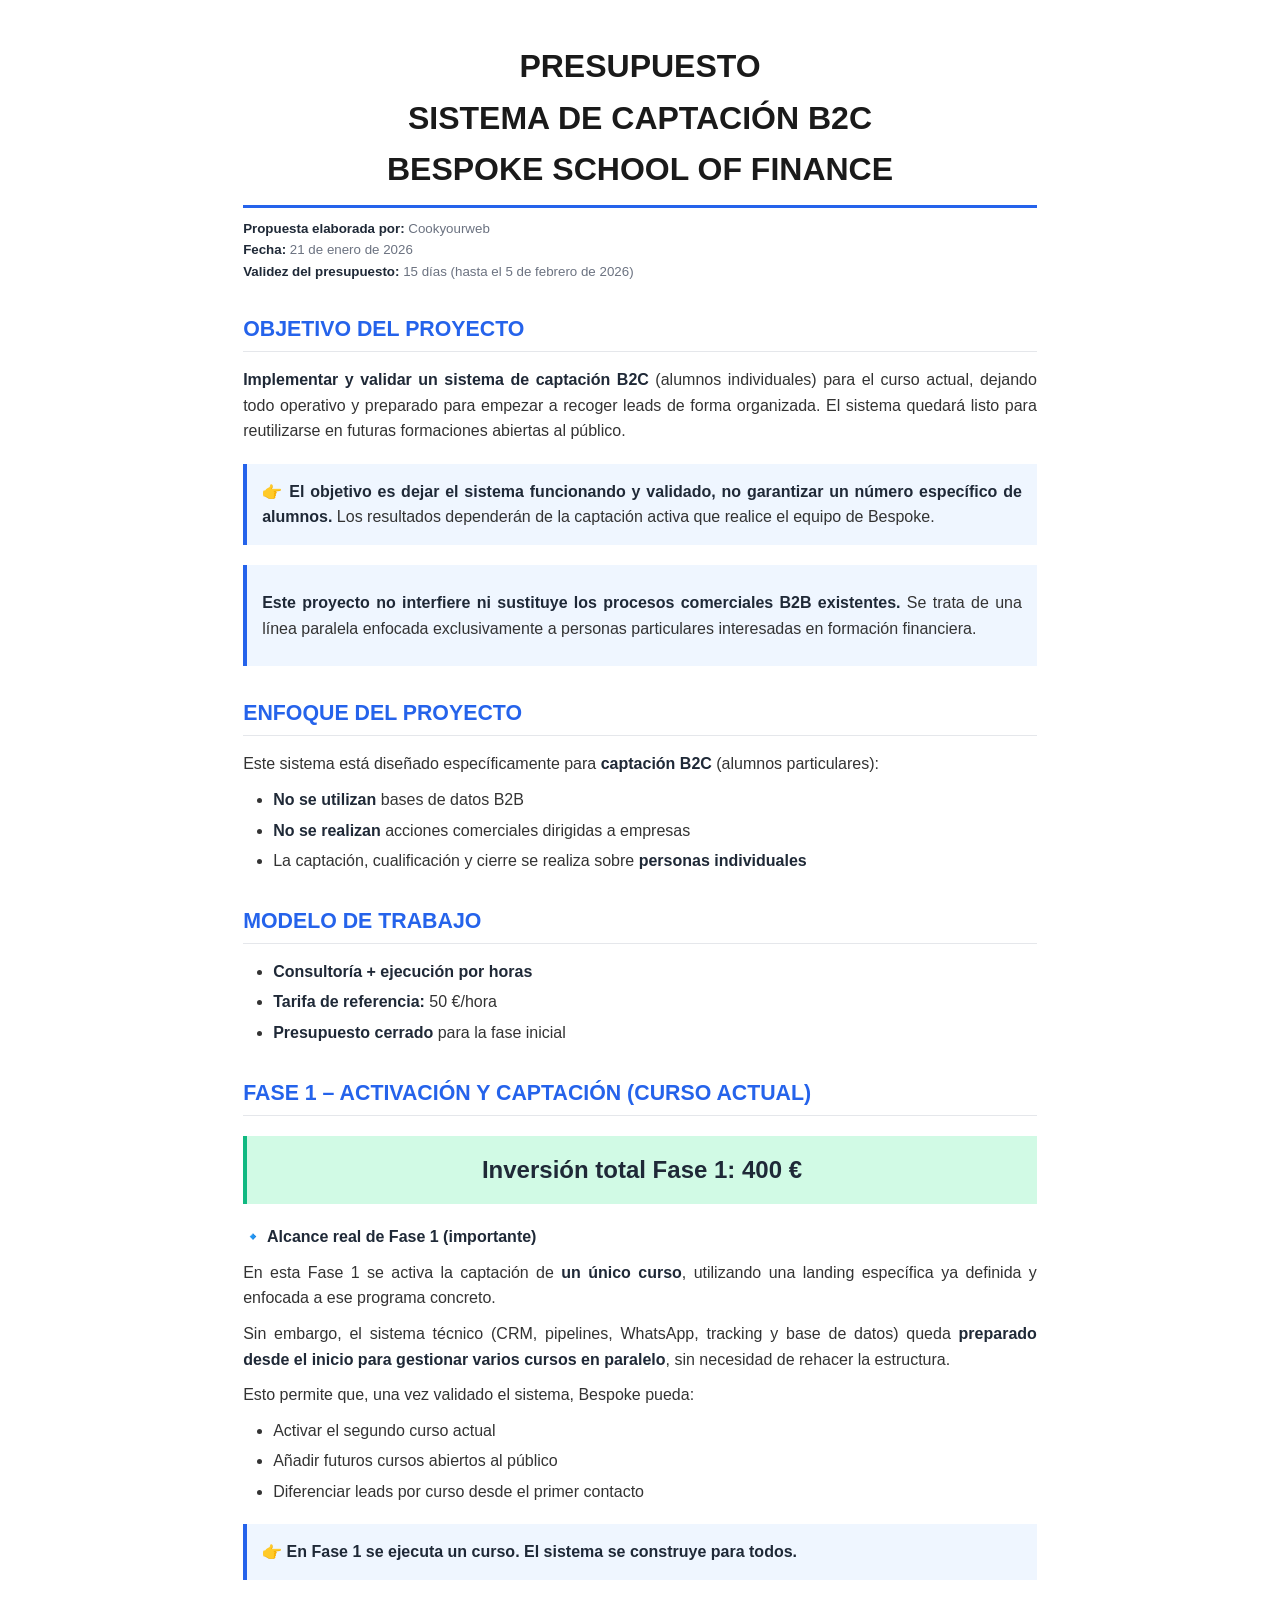
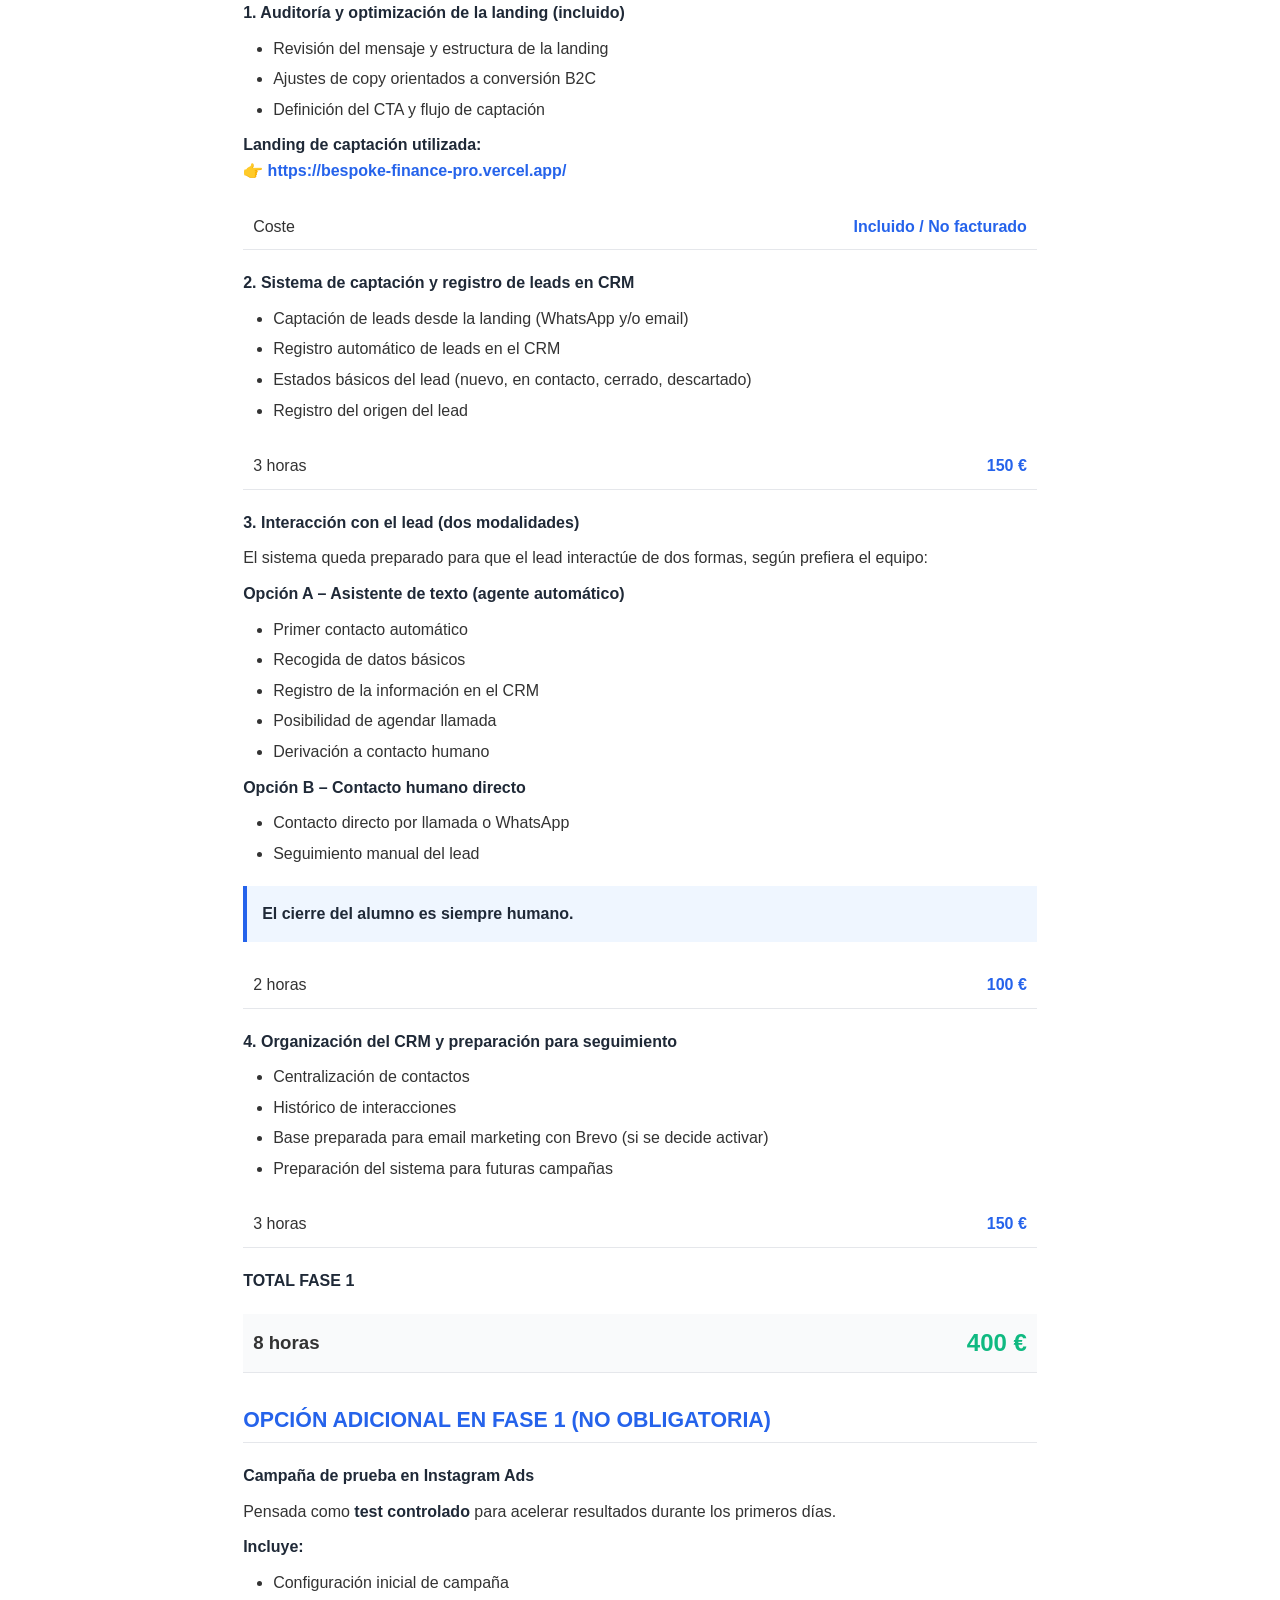
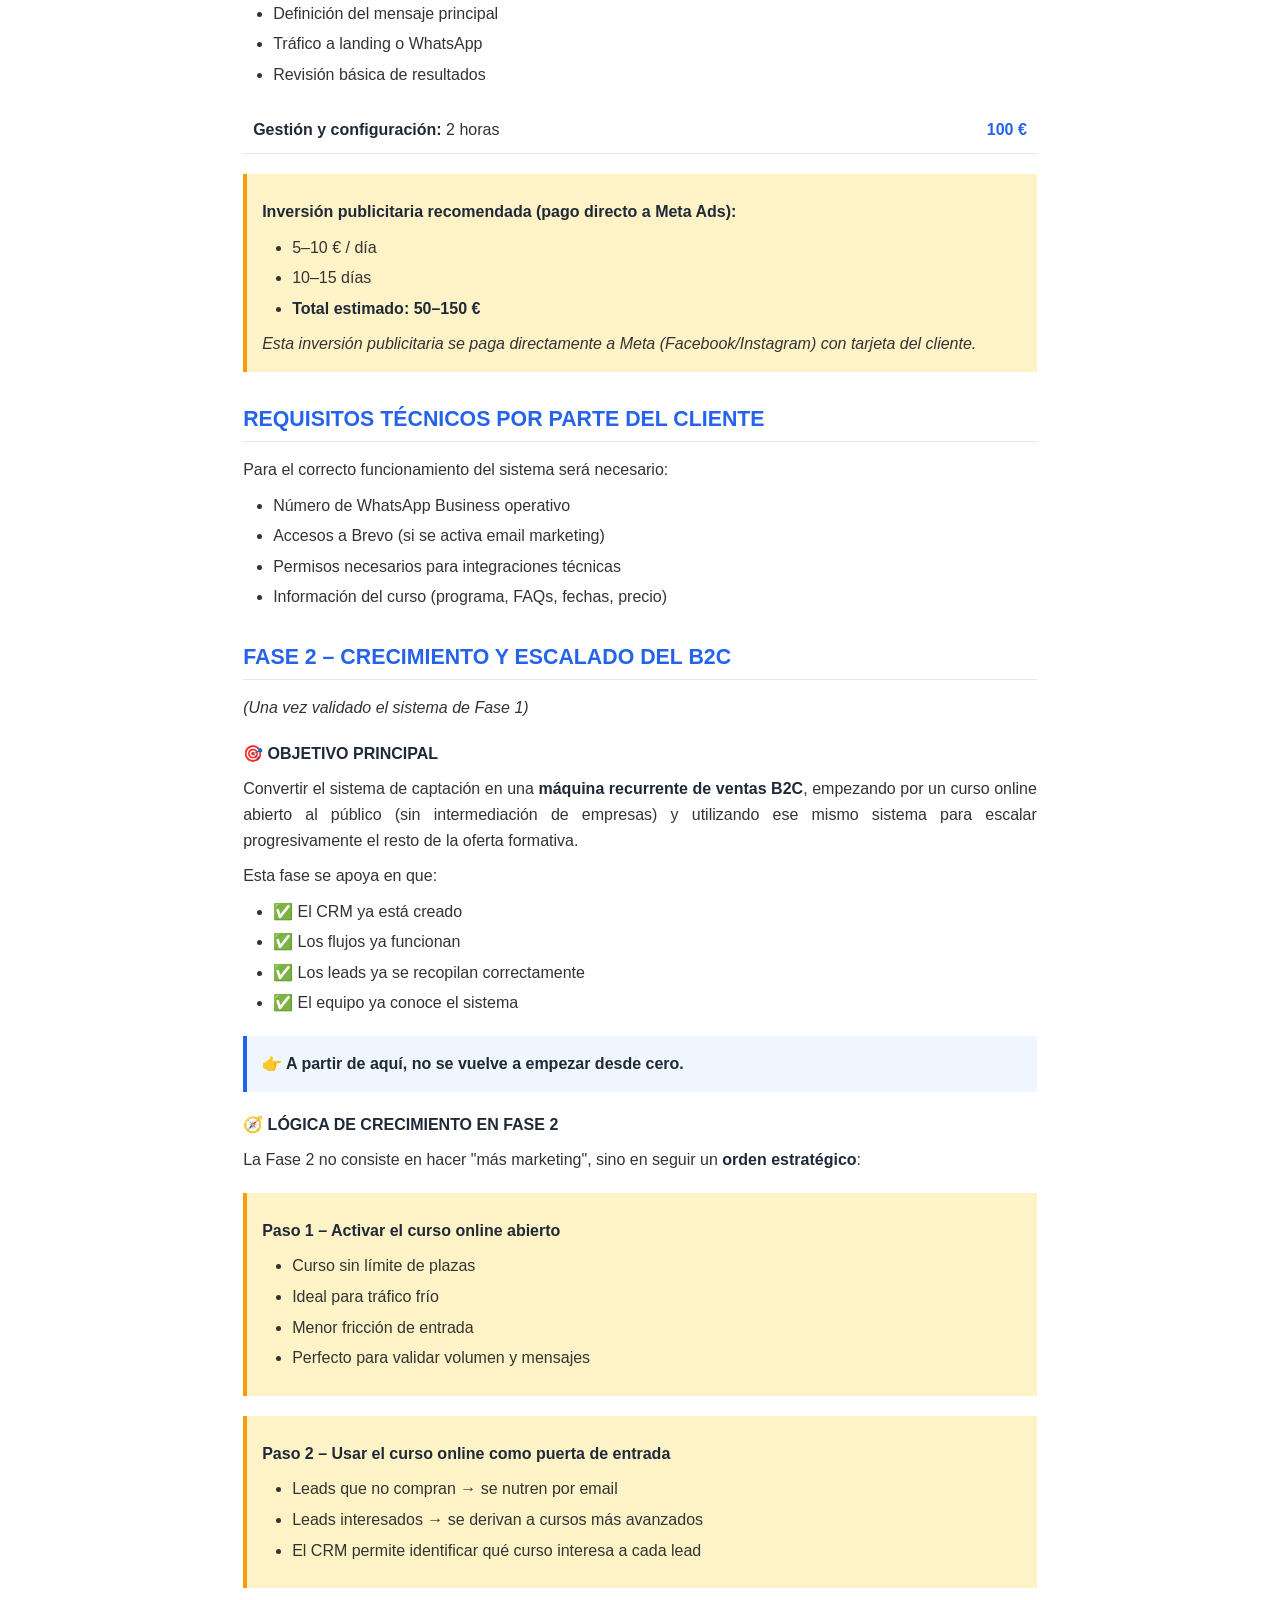
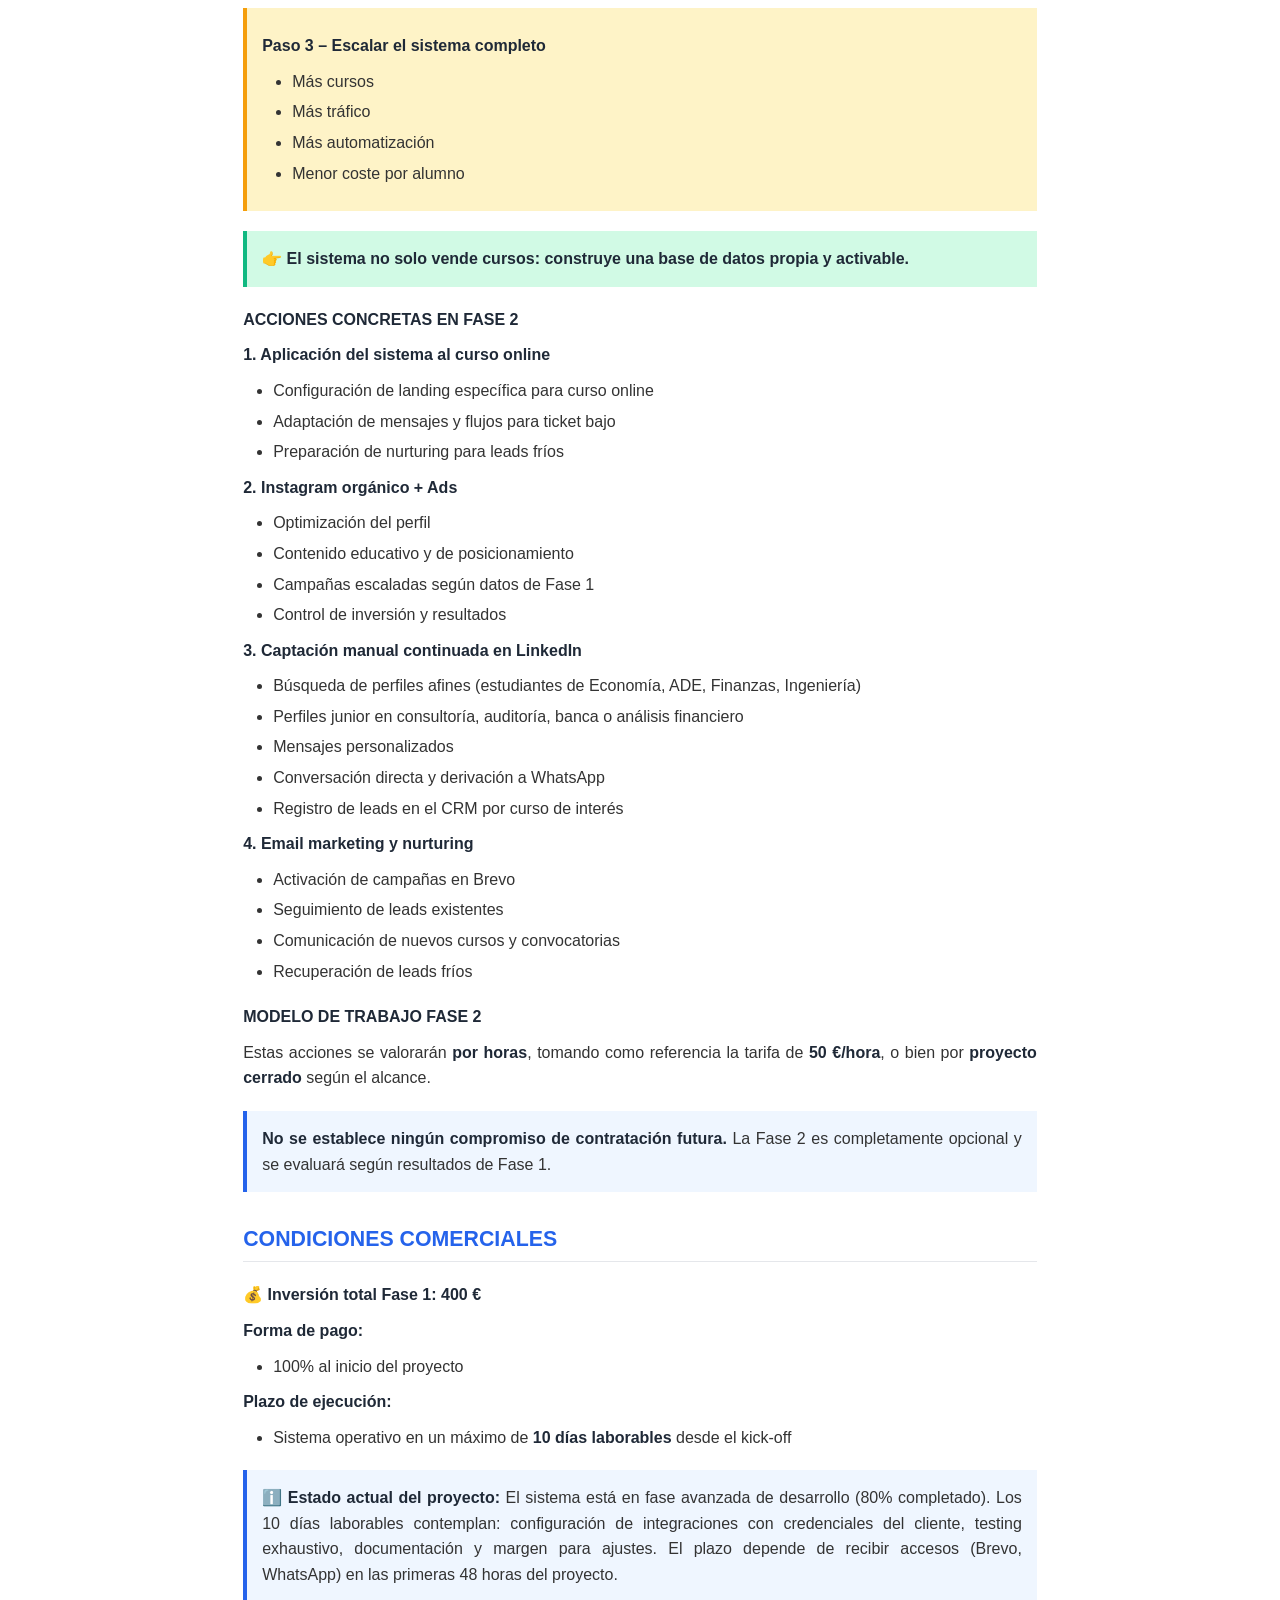
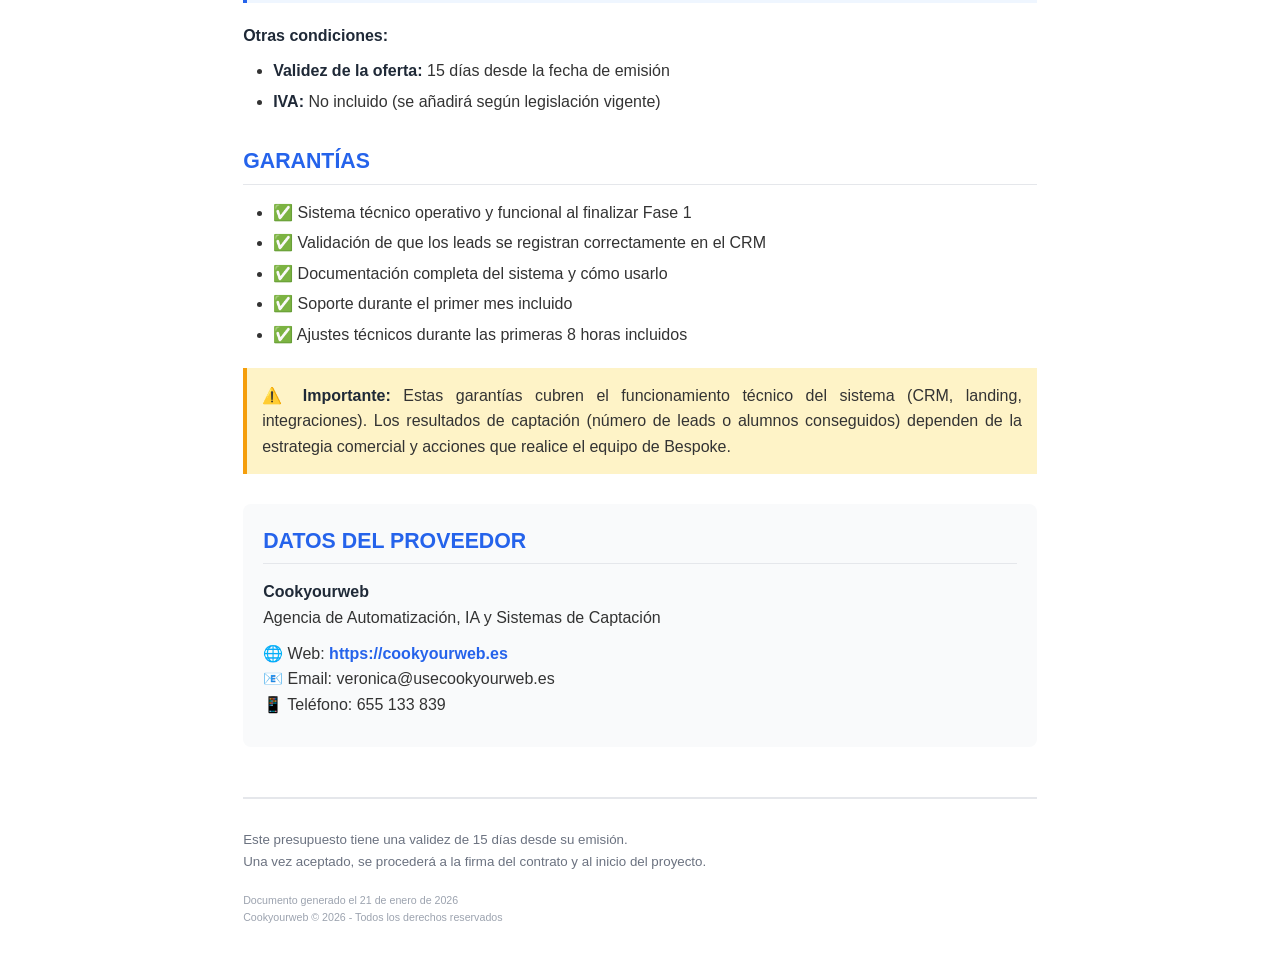
==== commit f6135778: "Update budget with Cookyourweb B2C capture system proposal - Replaced with professional B2C capture " ====
--- a/negocio/PRESUPUESTO_BESPOKE_FINAL.html
+++ b/negocio/PRESUPUESTO_BESPOKE_FINAL.html
@@ -3,572 +3,457 @@
 <head>
     <meta charset="UTF-8">
     <meta name="viewport" content="width=device-width, initial-scale=1.0">
-    <title>Presupuesto - Bespoke Finance Pro</title>
+    <title>Presupuesto Sistema Captación B2C - Bespoke School of Finance</title>
     <style>
-        * {
-            margin: 0;
-            padding: 0;
-            box-sizing: border-box;
-        }
-
+        @page {
+            margin: 2.5cm;
+        }
         body {
-            font-family: 'Segoe UI', Tahoma, Geneva, Verdana, sans-serif;
+            font-family: 'Calibri', Arial, sans-serif;
             line-height: 1.6;
             color: #333;
-            background: linear-gradient(135deg, #f5f7fa 0%, #c3cfe2 100%);
+            max-width: 21cm;
+            margin: 0 auto;
             padding: 20px;
         }
-
-        .container {
-            max-width: 1200px;
-            margin: 0 auto;
-            background: white;
-            box-shadow: 0 10px 40px rgba(0,0,0,0.1);
-            border-radius: 12px;
-            overflow: hidden;
-        }
-
-        .header {
-            background: linear-gradient(135deg, #667eea 0%, #764ba2 100%);
-            color: white;
-            padding: 40px;
+        h1 {
+            color: #1a1a1a;
+            font-size: 24pt;
+            font-weight: bold;
+            margin-bottom: 10px;
             text-align: center;
-        }
-
-        .header h1 {
-            font-size: 2.5em;
+            border-bottom: 3px solid #2563eb;
+            padding-bottom: 10px;
+        }
+        h2 {
+            color: #2563eb;
+            font-size: 16pt;
+            font-weight: bold;
+            margin-top: 30px;
+            margin-bottom: 15px;
+            border-bottom: 1px solid #e5e7eb;
+            padding-bottom: 5px;
+        }
+        h3 {
+            color: #1f2937;
+            font-size: 12pt;
+            font-weight: bold;
+            margin-top: 20px;
             margin-bottom: 10px;
         }
-
-        .header p {
-            font-size: 1.1em;
-            opacity: 0.9;
-        }
-
-        .content {
-            padding: 40px;
-        }
-
-        .section {
-            margin-bottom: 40px;
-        }
-
-        .section h2 {
-            color: #667eea;
-            font-size: 1.8em;
-            margin-bottom: 20px;
-            border-bottom: 3px solid #667eea;
-            padding-bottom: 10px;
-        }
-
-        .info-box {
-            background: #f8f9fa;
-            border-left: 4px solid #667eea;
-            padding: 20px;
+        p {
+            margin: 10px 0;
+            text-align: justify;
+        }
+        ul {
+            margin: 10px 0;
+            padding-left: 30px;
+        }
+        li {
+            margin: 5px 0;
+        }
+        .header-info {
+            text-align: center;
+            color: #6b7280;
+            font-size: 10pt;
+            margin-bottom: 30px;
+        }
+        .highlight-box {
+            background-color: #eff6ff;
+            border-left: 4px solid #2563eb;
+            padding: 15px;
             margin: 20px 0;
-            border-radius: 4px;
-        }
-
-        .info-box.success {
-            border-left-color: #28a745;
-            background: #d4edda;
-        }
-
-        .info-box.warning {
-            border-left-color: #ffc107;
-            background: #fff3cd;
-        }
-
-        .info-box.critical {
-            border-left-color: #dc3545;
-            background: #f8d7da;
-        }
-
-        .progress-list {
-            list-style: none;
-            padding: 0;
-        }
-
-        .progress-list li {
-            padding: 12px 0;
-            border-bottom: 1px solid #eee;
-            display: flex;
-            align-items: center;
-        }
-
-        .progress-list li:last-child {
-            border-bottom: none;
-        }
-
-        .check {
-            color: #28a745;
-            margin-right: 10px;
-            font-weight: bold;
-            font-size: 1.2em;
-        }
-
-        .pending {
-            color: #ffc107;
-            margin-right: 10px;
-            font-weight: bold;
-            font-size: 1.2em;
-        }
-
-        .timeline {
-            background: linear-gradient(to right, #667eea, #764ba2);
-            color: white;
-            padding: 30px;
-            border-radius: 8px;
-            margin: 30px 0;
-        }
-
-        .timeline h3 {
-            font-size: 1.5em;
-            margin-bottom: 20px;
-        }
-
-        .timeline-item {
-            margin: 15px 0;
-            padding-left: 25px;
-            border-left: 3px solid rgba(255,255,255,0.5);
-        }
-
-        .timeline-item strong {
-            display: block;
-            font-size: 1.1em;
-            margin-bottom: 5px;
-        }
-
+        }
+        .warning-box {
+            background-color: #fef3c7;
+            border-left: 4px solid #f59e0b;
+            padding: 15px;
+            margin: 20px 0;
+        }
+        .success-box {
+            background-color: #d1fae5;
+            border-left: 4px solid #10b981;
+            padding: 15px;
+            margin: 20px 0;
+        }
         .pricing-table {
             width: 100%;
             border-collapse: collapse;
             margin: 20px 0;
         }
-
-        .pricing-table th {
-            background: #667eea;
-            color: white;
-            padding: 15px;
-            text-align: left;
-            font-weight: 600;
-        }
-
         .pricing-table td {
-            padding: 15px;
-            border-bottom: 1px solid #eee;
-        }
-
-        .pricing-table tr:hover {
-            background: #f8f9fa;
-        }
-
+            padding: 10px;
+            border-bottom: 1px solid #e5e7eb;
+        }
+        .pricing-table td:first-child {
+            width: 70%;
+        }
+        .pricing-table td:last-child {
+            text-align: right;
+            font-weight: bold;
+            color: #2563eb;
+        }
         .total-row {
-            background: #f8f9fa;
-            font-weight: bold;
-            font-size: 1.2em;
-        }
-
-        .conditions {
-            background: #fff3cd;
-            border: 2px solid #ffc107;
-            padding: 25px;
+            background-color: #f9fafb;
+            font-weight: bold;
+            font-size: 14pt;
+        }
+        .footer {
+            margin-top: 50px;
+            padding-top: 20px;
+            border-top: 2px solid #e5e7eb;
+            text-align: center;
+            color: #6b7280;
+            font-size: 10pt;
+        }
+        .contact-info {
+            margin-top: 30px;
+            padding: 20px;
+            background-color: #f9fafb;
             border-radius: 8px;
-            margin: 30px 0;
-        }
-
-        .conditions h3 {
-            color: #856404;
-            margin-bottom: 15px;
-            font-size: 1.3em;
-        }
-
-        .conditions ul {
-            list-style: none;
-            padding-left: 0;
-        }
-
-        .conditions ul li {
-            padding: 8px 0;
-            padding-left: 25px;
-            position: relative;
-        }
-
-        .conditions ul li:before {
-            content: "⚠️";
-            position: absolute;
-            left: 0;
-        }
-
-        .footer {
-            background: #f8f9fa;
-            padding: 30px;
-            text-align: center;
-            border-top: 3px solid #667eea;
-        }
-
-        .footer p {
-            margin: 10px 0;
-        }
-
-        .highlight {
-            background: linear-gradient(120deg, #84fab0 0%, #8fd3f4 100%);
-            padding: 3px 8px;
-            border-radius: 4px;
-            font-weight: 600;
-        }
-
-        @media print {
-            body {
-                background: white;
-                padding: 0;
-            }
-
-            .container {
-                box-shadow: none;
-            }
+        }
+        .demo-link {
+            color: #2563eb;
+            font-weight: bold;
+            text-decoration: none;
+        }
+        strong {
+            color: #1f2937;
         }
     </style>
 </head>
 <body>
-    <div class="container">
-        <div class="header">
-            <h1>💼 PRESUPUESTO BESPOKE FINANCE PRO</h1>
-            <p>Finalización y Puesta en Producción del Sistema CRM + Marketing Automation</p>
-            <p style="margin-top: 15px; font-size: 0.95em;">Fecha: 21 de Enero de 2026</p>
-        </div>
-
-        <div class="content">
-            <!-- RESUMEN EJECUTIVO -->
-            <div class="section">
-                <h2>📊 Resumen Ejecutivo</h2>
-                <div class="info-box success">
-                    <h3 style="margin-bottom: 15px;">✅ Estado Actual del Proyecto: <span class="highlight">80% COMPLETADO</span></h3>
-                    <p>El sistema Bespoke Finance Pro se encuentra en fase avanzada de desarrollo con la infraestructura principal completamente funcional. El trabajo restante se centra en configuración de servicios externos, testing exhaustivo y documentación.</p>
-                </div>
-
-                <div class="info-box warning">
-                    <p><strong>🎯 OBJETIVO:</strong> Finalizar el 20% restante para tener el sistema 100% operativo antes del inicio del curso el <strong>10 de Febrero de 2026</strong></p>
-                    <p style="margin-top: 10px;"><strong>📅 PLAZO:</strong> 10 días laborables + 2 días de buffer para preparación del CRM</p>
-                    <p style="margin-top: 10px;"><strong>🚀 ENTREGA:</strong> Sistema completamente funcional y documentado el 6 de Febrero de 2026, dejando 4 días de margen antes del lanzamiento del curso.</p>
-                </div>
-            </div>
-
-            <!-- LO QUE YA ESTÁ COMPLETADO -->
-            <div class="section">
-                <h2>✅ Lo que YA está Completado (80%)</h2>
-
-                <div style="background: #d4edda; padding: 20px; border-radius: 8px; margin-bottom: 20px;">
-                    <h3 style="color: #155724; margin-bottom: 15px;">1. Frontend Completo</h3>
-                    <ul class="progress-list">
-                        <li><span class="check">✅</span> Landing page profesional con 17 componentes React</li>
-                        <li><span class="check">✅</span> Formulario LeadForm.tsx completamente funcional</li>
-                        <li><span class="check">✅</span> Componentes UI profesionales (shadcn/ui)</li>
-                        <li><span class="check">✅</span> Sistema de routing configurado</li>
-                        <li><span class="check">✅</span> Diseño responsive y profesional implementado</li>
-                    </ul>
-                </div>
-
-                <div style="background: #d4edda; padding: 20px; border-radius: 8px; margin-bottom: 20px;">
-                    <h3 style="color: #155724; margin-bottom: 15px;">2. Backend y Base de Datos</h3>
-                    <ul class="progress-list">
-                        <li><span class="check">✅</span> Esquema completo de Supabase (001_initial_schema.sql)</li>
-                        <li><span class="check">✅</span> Tablas: leads, courses, conversations, students, events, analytics</li>
-                        <li><span class="check">✅</span> Relaciones y foreign keys configuradas correctamente</li>
-                        <li><span class="check">✅</span> Campos de tracking UTM implementados</li>
-                        <li><span class="check">✅</span> Sistema de autenticación y permisos</li>
-                    </ul>
-                </div>
-
-                <div style="background: #d4edda; padding: 20px; border-radius: 8px; margin-bottom: 20px;">
-                    <h3 style="color: #155724; margin-bottom: 15px;">3. Servicios e Integraciones</h3>
-                    <ul class="progress-list">
-                        <li><span class="check">✅</span> supabase.service.ts - Operaciones completas del CRM</li>
-                        <li><span class="check">✅</span> brevo.service.ts - Integración con email marketing</li>
-                        <li><span class="check">✅</span> whatsapp.service.ts - Integración con WhatsApp Business</li>
-                        <li><span class="check">✅</span> LeadForm conectado a los 3 servicios principales</li>
-                        <li><span class="check">✅</span> Sistema de tracking y analytics funcional</li>
-                    </ul>
-                </div>
-
-                <div style="background: #d4edda; padding: 20px; border-radius: 8px;">
-                    <h3 style="color: #155724; margin-bottom: 15px;">4. Deployment y Demo</h3>
-                    <ul class="progress-list">
-                        <li><span class="check">✅</span> Vercel configurado y funcionando</li>
-                        <li><span class="check">✅</span> Demo público disponible: https://bespoke-finance-pro.vercel.app/</li>
-                        <li><span class="check">✅</span> Build y deployment pipeline automatizado</li>
-                    </ul>
-                </div>
-            </div>
-
-            <!-- LO QUE FALTA -->
-            <div class="section">
-                <h2>⚠️ Lo que Falta por Completar (20%)</h2>
-
-                <div style="background: #fff3cd; padding: 20px; border-radius: 8px; margin-bottom: 20px;">
-                    <h3 style="color: #856404; margin-bottom: 15px;">1. Configuración de Servicios Externos (3-4 días)</h3>
-                    <ul class="progress-list">
-                        <li><span class="pending">⏱️</span> <strong>Brevo API Key:</strong> Configurar con credenciales del cliente</li>
-                        <li><span class="pending">⏱️</span> <strong>WhatsApp Business:</strong> Setup completo (depende de qué API utilice el cliente)</li>
-                        <li><span class="pending">⏱️</span> <strong>Variables de entorno:</strong> Configurar en Vercel Production</li>
-                        <li><span class="pending">⏱️</span> <strong>Supabase Production:</strong> Conectar base de datos de producción</li>
-                    </ul>
-                    <p style="margin-top: 15px; color: #856404;"><strong>⚠️ CRÍTICO:</strong> Esta fase depende de que el cliente proporcione accesos y credenciales en las primeras 48 horas.</p>
-                </div>
-
-                <div style="background: #fff3cd; padding: 20px; border-radius: 8px; margin-bottom: 20px;">
-                    <h3 style="color: #856404; margin-bottom: 15px;">2. Testing Exhaustivo (2-3 días)</h3>
-                    <ul class="progress-list">
-                        <li><span class="pending">⏱️</span> Test completo: Formulario → Supabase</li>
-                        <li><span class="pending">⏱️</span> Test sincronización: Supabase → Brevo</li>
-                        <li><span class="pending">⏱️</span> Test notificaciones: Supabase → WhatsApp</li>
-                        <li><span class="pending">⏱️</span> Test pipeline completo end-to-end</li>
-                        <li><span class="pending">⏱️</span> Corrección de bugs detectados</li>
-                        <li><span class="pending">⏱️</span> Validación con datos reales del cliente</li>
-                    </ul>
-                </div>
-
-                <div style="background: #fff3cd; padding: 20px; border-radius: 8px; margin-bottom: 20px;">
-                    <h3 style="color: #856404; margin-bottom: 15px;">3. Documentación Completa (2 días)</h3>
-                    <ul class="progress-list">
-                        <li><span class="pending">⏱️</span> Manual de acceso al CRM (Supabase Dashboard)</li>
-                        <li><span class="pending">⏱️</span> Guía de gestión de leads y seguimiento</li>
-                        <li><span class="pending">⏱️</span> Documentación de workflows y procesos automatizados</li>
-                        <li><span class="pending">⏱️</span> Video tutorial / guía rápida de uso</li>
-                        <li><span class="pending">⏱️</span> FAQ y troubleshooting básico</li>
-                    </ul>
-                </div>
-
-                <div style="background: #d1ecf1; padding: 20px; border-radius: 8px;">
-                    <h3 style="color: #0c5460; margin-bottom: 15px;">4. Preparación del CRM (2 días buffer)</h3>
-                    <ul class="progress-list">
-                        <li><span class="pending">⏱️</span> Configuración inicial de listas y segmentos en Brevo</li>
-                        <li><span class="pending">⏱️</span> Plantillas de emails de bienvenida y seguimiento</li>
-                        <li><span class="pending">⏱️</span> Configuración de automatizaciones básicas</li>
-                        <li><span class="pending">⏱️</span> Testing de flujos de comunicación</li>
-                    </ul>
-                    <p style="margin-top: 15px; color: #0c5460;"><strong>💡 ESTRATÉGICO:</strong> Estos 2 días extra aseguran que el CRM esté listo para recibir leads desde el primer día del curso (10 Feb).</p>
-                </div>
-            </div>
-
-            <!-- TIMELINE -->
-            <div class="section">
-                <h2>📅 Cronograma Detallado</h2>
-
-                <div class="timeline">
-                    <h3>🎯 ESCENARIO REALISTA (10 días laborables + 2 días buffer)</h3>
-
-                    <div class="timeline-item">
-                        <strong>Días 1-3 (22-24 Enero)</strong>
-                        <p>Cliente proporciona accesos y credenciales (Brevo API, WhatsApp Business, Supabase Production)</p>
-                        <p style="opacity: 0.9; font-size: 0.95em;">⚠️ Experiencia muestra que los clientes suelen tardar 2-3 días en proporcionar todos los accesos</p>
-                    </div>
-
-                    <div class="timeline-item">
-                        <strong>Día 4 (27 Enero)</strong>
-                        <p>Configuración completa de APIs y variables de entorno en producción</p>
-                    </div>
-
-                    <div class="timeline-item">
-                        <strong>Días 5-6 (28-29 Enero)</strong>
-                        <p>Testing exhaustivo de todas las integraciones + corrección de bugs detectados</p>
-                    </div>
-
-                    <div class="timeline-item">
-                        <strong>Días 7-8 (30-31 Enero)</strong>
-                        <p>Documentación completa del sistema y creación de guías de usuario</p>
-                    </div>
-
-                    <div class="timeline-item">
-                        <strong>Días 9-10 (3-4 Febrero)</strong>
-                        <p>Buffer para problemas inesperados y ajustes finales</p>
-                    </div>
-
-                    <div class="timeline-item">
-                        <strong>Días 11-12 (5-6 Febrero)</strong>
-                        <p>Preparación del CRM: configuración de listas, plantillas de emails, automatizaciones</p>
-                    </div>
-
-                    <div class="timeline-item" style="border-left-color: #28a745;">
-                        <strong style="color: #28a745;">✅ 6 Febrero - ENTREGA FINAL</strong>
-                        <p>Sistema 100% funcional, documentado y listo para producción</p>
-                        <p style="opacity: 0.9; font-size: 0.95em;">🎯 4 días de margen antes del inicio del curso (10 Febrero)</p>
-                    </div>
-                </div>
-
-                <div class="info-box success" style="margin-top: 30px;">
-                    <h3 style="margin-bottom: 15px;">🎯 ¿Por qué 10 días + 2 de buffer es el plazo correcto?</h3>
-                    <ul style="list-style: none; padding-left: 0;">
-                        <li style="padding: 8px 0;">✅ <strong>Margen para delays del cliente:</strong> Los accesos nunca llegan en 24h (siempre hay gestiones internas)</li>
-                        <li style="padding: 8px 0;">✅ <strong>Sin presión innecesaria:</strong> Permite testing exhaustivo sin comprometer calidad</li>
-                        <li style="padding: 8px 0;">✅ <strong>Profesional y realista:</strong> Mejor cumplir 12 días que fallar en 5</li>
-                        <li style="padding: 8px 0;">✅ <strong>El código está 80% listo:</strong> Pero ese 20% depende completamente del cliente</li>
-                        <li style="padding: 8px 0;">✅ <strong>Preparación estratégica:</strong> El CRM estará configurado y probado antes del lanzamiento del curso</li>
-                    </ul>
-                </div>
-            </div>
-
-            <!-- CONDICIONES IMPORTANTES -->
-            <div class="conditions">
-                <h3>⚠️ CONDICIONES Y DEPENDENCIAS CRÍTICAS</h3>
-                <p style="margin-bottom: 15px;">El cumplimiento del plazo de 12 días (10 laborables + 2 buffer) está sujeto a:</p>
-                <ul>
-                    <li><strong>Accesos y credenciales proporcionados en 48 horas:</strong> API keys de Brevo, acceso a WhatsApp Business, credenciales de Supabase Production</li>
-                    <li><strong>Aprobación de configuraciones en primera revisión:</strong> Sin cambios de alcance o requerimientos nuevos durante la implementación</li>
-                    <li><strong>Disponibilidad para validaciones:</strong> El cliente debe estar disponible para aprobar tests y validar configuraciones durante el período de implementación</li>
-                    <li><strong>Infraestructura del cliente lista:</strong> Cuentas de Brevo y WhatsApp Business ya creadas y con permisos adecuados</li>
-                </ul>
-                <p style="margin-top: 20px; background: white; padding: 15px; border-radius: 4px; color: #856404;">
-                    <strong>📌 NOTA IMPORTANTE:</strong> Si hay delays en la provisión de accesos o cambios en requerimientos, el plazo se ajustará proporcionalmente. Cada día de delay del cliente suma un día al cronograma.
-                </p>
-            </div>
-
-            <!-- DESGLOSE DE INVERSIÓN -->
-            <div class="section">
-                <h2>💰 Desglose de Inversión</h2>
-
-                <table class="pricing-table">
-                    <thead>
-                        <tr>
-                            <th>Concepto</th>
-                            <th>Días</th>
-                            <th>Descripción</th>
-                            <th style="text-align: right;">Importe</th>
-                        </tr>
-                    </thead>
-                    <tbody>
-                        <tr>
-                            <td><strong>Configuración de Servicios</strong></td>
-                            <td>3-4 días</td>
-                            <td>Setup de Brevo, WhatsApp, Supabase Production, variables de entorno</td>
-                            <td style="text-align: right;">€XXX</td>
-                        </tr>
-                        <tr>
-                            <td><strong>Testing y QA Exhaustivo</strong></td>
-                            <td>2-3 días</td>
-                            <td>Tests end-to-end, corrección de bugs, validación con datos reales</td>
-                            <td style="text-align: right;">€XXX</td>
-                        </tr>
-                        <tr>
-                            <td><strong>Documentación Completa</strong></td>
-                            <td>2 días</td>
-                            <td>Manuales de usuario, guías técnicas, video tutoriales, FAQ</td>
-                            <td style="text-align: right;">€XXX</td>
-                        </tr>
-                        <tr>
-                            <td><strong>Preparación del CRM</strong></td>
-                            <td>2 días</td>
-                            <td>Configuración de listas, plantillas de emails, automatizaciones básicas</td>
-                            <td style="text-align: right;">€XXX</td>
-                        </tr>
-                        <tr>
-                            <td><strong>Buffer y Ajustes Finales</strong></td>
-                            <td>2-3 días</td>
-                            <td>Margen para imprevistos, optimizaciones finales, soporte inicial</td>
-                            <td style="text-align: right;">€XXX</td>
-                        </tr>
-                        <tr class="total-row">
-                            <td colspan="3"><strong>TOTAL INVERSIÓN</strong></td>
-                            <td style="text-align: right;"><strong>€X,XXX</strong></td>
-                        </tr>
-                    </tbody>
-                </table>
-
-                <div class="info-box" style="margin-top: 30px;">
-                    <h3 style="margin-bottom: 15px;">💡 Valor Real del Proyecto</h3>
-                    <p>Este presupuesto cubre únicamente la finalización del 20% restante. El 80% ya desarrollado representa:</p>
-                    <ul style="margin-top: 10px; padding-left: 20px;">
-                        <li>Frontend completo con 17 componentes profesionales</li>
-                        <li>Backend robusto con base de datos relacional completa</li>
-                        <li>3 integraciones principales (Supabase, Brevo, WhatsApp)</li>
-                        <li>Sistema de tracking y analytics implementado</li>
-                        <li>Infraestructura de deployment automatizada</li>
-                    </ul>
-                    <p style="margin-top: 15px;"><strong>Valor estimado del trabajo ya realizado: €X,XXX</strong></p>
-                </div>
-            </div>
-
-            <!-- ENTREGABLES -->
-            <div class="section">
-                <h2>📦 Entregables Finales</h2>
-
-                <div style="display: grid; grid-template-columns: repeat(auto-fit, minmax(300px, 1fr)); gap: 20px;">
-                    <div class="info-box">
-                        <h3 style="color: #667eea; margin-bottom: 10px;">🚀 Sistema en Producción</h3>
-                        <ul style="padding-left: 20px;">
-                            <li>Landing page 100% funcional</li>
-                            <li>Formularios conectados y validados</li>
-                            <li>Integraciones activas y testeadas</li>
-                            <li>Base de datos configurada</li>
-                        </ul>
-                    </div>
-
-                    <div class="info-box">
-                        <h3 style="color: #667eea; margin-bottom: 10px;">📚 Documentación Completa</h3>
-                        <ul style="padding-left: 20px;">
-                            <li>Manual de usuario del CRM</li>
-                            <li>Guías técnicas de administración</li>
-                            <li>Video tutoriales de uso</li>
-                            <li>FAQ y troubleshooting</li>
-                        </ul>
-                    </div>
-
-                    <div class="info-box">
-                        <h3 style="color: #667eea; margin-bottom: 10px;">🔧 CRM Configurado</h3>
-                        <ul style="padding-left: 20px;">
-                            <li>Listas y segmentos creados</li>
-                            <li>Plantillas de emails diseñadas</li>
-                            <li>Automatizaciones activas</li>
-                            <li>Workflows de seguimiento</li>
-                        </ul>
-                    </div>
-
-                    <div class="info-box">
-                        <h3 style="color: #667eea; margin-bottom: 10px;">🎯 Soporte Post-Entrega</h3>
-                        <ul style="padding-left: 20px;">
-                            <li>Soporte técnico inicial (X días)</li>
-                            <li>Corrección de bugs críticos</li>
-                            <li>Sesión de capacitación</li>
-                            <li>Asistencia en lanzamiento</li>
-                        </ul>
-                    </div>
-                </div>
-            </div>
-
-            <!-- SIGUIENTE PASO -->
-            <div class="section">
-                <div style="background: linear-gradient(135deg, #667eea 0%, #764ba2 100%); color: white; padding: 40px; border-radius: 12px; text-align: center;">
-                    <h2 style="color: white; border: none; margin-bottom: 20px; font-size: 2em;">🎯 Siguiente Paso</h2>
-                    <p style="font-size: 1.2em; margin-bottom: 30px;">Para iniciar el proyecto y cumplir con la fecha de entrega del 6 de Febrero:</p>
-
-                    <div style="background: rgba(255,255,255,0.15); padding: 25px; border-radius: 8px; margin: 20px 0;">
-                        <h3 style="color: white; margin-bottom: 15px;">📋 Checklist de Inicio (Primeras 48 horas)</h3>
-                        <ul style="list-style: none; text-align: left; padding-left: 0;">
-                            <li style="padding: 10px 0;">☐ Aprobar presupuesto y cronograma</li>
-                            <li style="padding: 10px 0;">☐ Proporcionar API Key de Brevo</li>
-                            <li style="padding: 10px 0;">☐ Proporcionar acceso a WhatsApp Business (especificar qué API/servicio utilizan)</li>
-                            <li style="padding: 10px 0;">☐ Confirmar acceso a Supabase Production o crear nuevo proyecto</li>
-                            <li style="padding: 10px 0;">☐ Designar persona de contacto para validaciones diarias</li>
-                        </ul>
-                    </div>
-
-                    <p style="font-size: 1.1em; margin-top: 30px; font-style: italic;">
-                        "Cuanto antes recibamos los accesos, antes podemos comenzar a trabajar y mayor margen tendremos antes del 10 de Febrero"
-                    </p>
-                </div>
-            </div>
-        </div>
-
-        <div class="footer">
-            <h3 style="color: #667eea; margin-bottom: 15px;">Contacto</h3>
-            <p><strong>Email:</strong> tu-email@ejemplo.com</p>
-            <p><strong>Teléfono:</strong> +34 XXX XXX XXX</p>
-            <p style="margin-top: 20px; color: #666;">
-                Este presupuesto es válido por 15 días desde la fecha de emisión
-            </p>
-            <p style="margin-top: 30px; font-size: 0.9em; color: #999;">
-                Bespoke Finance Pro © 2026 - Presupuesto generado el 21 de Enero de 2026
-            </p>
-        </div>
-    </div>
+
+<h1>PRESUPUESTO<br/>SISTEMA DE CAPTACIÓN B2C<br/>BESPOKE SCHOOL OF FINANCE</h1>
+
+<div class="header-info">
+    <p><strong>Propuesta elaborada por:</strong> Cookyourweb<br/>
+    <strong>Fecha:</strong> 21 de enero de 2026<br/>
+    <strong>Validez del presupuesto:</strong> 15 días (hasta el 5 de febrero de 2026)</p>
+</div>
+
+<h2>OBJETIVO DEL PROYECTO</h2>
+<p><strong>Implementar y validar un sistema de captación B2C</strong> (alumnos individuales) para el curso actual, dejando todo operativo y preparado para empezar a recoger leads de forma organizada. El sistema quedará listo para reutilizarse en futuras formaciones abiertas al público.</p>
+
+<div class="highlight-box">
+    <p style="margin: 0;"><strong>👉 El objetivo es dejar el sistema funcionando y validado, no garantizar un número específico de alumnos.</strong> Los resultados dependerán de la captación activa que realice el equipo de Bespoke.</p>
+</div>
+
+<div class="highlight-box">
+    <p><strong>Este proyecto no interfiere ni sustituye los procesos comerciales B2B existentes.</strong> Se trata de una línea paralela enfocada exclusivamente a personas particulares interesadas en formación financiera.</p>
+</div>
+
+<h2>ENFOQUE DEL PROYECTO</h2>
+<p>Este sistema está diseñado específicamente para <strong>captación B2C</strong> (alumnos particulares):</p>
+<ul>
+    <li><strong>No se utilizan</strong> bases de datos B2B</li>
+    <li><strong>No se realizan</strong> acciones comerciales dirigidas a empresas</li>
+    <li>La captación, cualificación y cierre se realiza sobre <strong>personas individuales</strong></li>
+</ul>
+
+<h2>MODELO DE TRABAJO</h2>
+<ul>
+    <li><strong>Consultoría + ejecución por horas</strong></li>
+    <li><strong>Tarifa de referencia:</strong> 50 €/hora</li>
+    <li><strong>Presupuesto cerrado</strong> para la fase inicial</li>
+</ul>
+
+<h2>FASE 1 – ACTIVACIÓN Y CAPTACIÓN (CURSO ACTUAL)</h2>
+
+<div class="success-box">
+    <p style="text-align: center; margin: 0;"><strong style="font-size: 18pt;">Inversión total Fase 1: 400 €</strong></p>
+</div>
+
+<h3>🔹 Alcance real de Fase 1 (importante)</h3>
+
+<p>En esta Fase 1 se activa la captación de <strong>un único curso</strong>, utilizando una landing específica ya definida y enfocada a ese programa concreto.</p>
+
+<p>Sin embargo, el sistema técnico (CRM, pipelines, WhatsApp, tracking y base de datos) queda <strong>preparado desde el inicio para gestionar varios cursos en paralelo</strong>, sin necesidad de rehacer la estructura.</p>
+
+<p>Esto permite que, una vez validado el sistema, Bespoke pueda:</p>
+<ul>
+    <li>Activar el segundo curso actual</li>
+    <li>Añadir futuros cursos abiertos al público</li>
+    <li>Diferenciar leads por curso desde el primer contacto</li>
+</ul>
+
+<div class="highlight-box">
+    <p style="margin: 0;"><strong>👉 En Fase 1 se ejecuta un curso. El sistema se construye para todos.</strong></p>
+</div>
+
+<h3>1. Auditoría y optimización de la landing (incluido)</h3>
+<ul>
+    <li>Revisión del mensaje y estructura de la landing</li>
+    <li>Ajustes de copy orientados a conversión B2C</li>
+    <li>Definición del CTA y flujo de captación</li>
+</ul>
+<p><strong>Landing de captación utilizada:</strong><br/>
+👉 <a href="https://bespoke-finance-pro.vercel.app/" class="demo-link">https://bespoke-finance-pro.vercel.app/</a></p>
+
+<table class="pricing-table">
+    <tr>
+        <td>Coste</td>
+        <td>Incluido / No facturado</td>
+    </tr>
+</table>
+
+<h3>2. Sistema de captación y registro de leads en CRM</h3>
+<ul>
+    <li>Captación de leads desde la landing (WhatsApp y/o email)</li>
+    <li>Registro automático de leads en el CRM</li>
+    <li>Estados básicos del lead (nuevo, en contacto, cerrado, descartado)</li>
+    <li>Registro del origen del lead</li>
+</ul>
+
+<table class="pricing-table">
+    <tr>
+        <td>3 horas</td>
+        <td>150 €</td>
+    </tr>
+</table>
+
+<h3>3. Interacción con el lead (dos modalidades)</h3>
+<p>El sistema queda preparado para que el lead interactúe de dos formas, según prefiera el equipo:</p>
+
+<p><strong>Opción A – Asistente de texto (agente automático)</strong></p>
+<ul>
+    <li>Primer contacto automático</li>
+    <li>Recogida de datos básicos</li>
+    <li>Registro de la información en el CRM</li>
+    <li>Posibilidad de agendar llamada</li>
+    <li>Derivación a contacto humano</li>
+</ul>
+
+<p><strong>Opción B – Contacto humano directo</strong></p>
+<ul>
+    <li>Contacto directo por llamada o WhatsApp</li>
+    <li>Seguimiento manual del lead</li>
+</ul>
+
+<div class="highlight-box">
+    <p style="margin: 0;"><strong>El cierre del alumno es siempre humano.</strong></p>
+</div>
+
+<table class="pricing-table">
+    <tr>
+        <td>2 horas</td>
+        <td>100 €</td>
+    </tr>
+</table>
+
+<h3>4. Organización del CRM y preparación para seguimiento</h3>
+<ul>
+    <li>Centralización de contactos</li>
+    <li>Histórico de interacciones</li>
+    <li>Base preparada para email marketing con Brevo (si se decide activar)</li>
+    <li>Preparación del sistema para futuras campañas</li>
+</ul>
+
+<table class="pricing-table">
+    <tr>
+        <td>3 horas</td>
+        <td>150 €</td>
+    </tr>
+</table>
+
+<h3>TOTAL FASE 1</h3>
+<table class="pricing-table">
+    <tr class="total-row">
+        <td>8 horas</td>
+        <td style="font-size: 18pt; color: #10b981;">400 €</td>
+    </tr>
+</table>
+
+<h2>OPCIÓN ADICIONAL EN FASE 1 (NO OBLIGATORIA)</h2>
+
+<h3>Campaña de prueba en Instagram Ads</h3>
+<p>Pensada como <strong>test controlado</strong> para acelerar resultados durante los primeros días.</p>
+
+<p><strong>Incluye:</strong></p>
+<ul>
+    <li>Configuración inicial de campaña</li>
+    <li>Definición del mensaje principal</li>
+    <li>Tráfico a landing o WhatsApp</li>
+    <li>Revisión básica de resultados</li>
+</ul>
+
+<table class="pricing-table">
+    <tr>
+        <td><strong>Gestión y configuración:</strong> 2 horas</td>
+        <td>100 €</td>
+    </tr>
+</table>
+
+<div class="warning-box">
+    <p><strong>Inversión publicitaria recomendada (pago directo a Meta Ads):</strong></p>
+    <ul>
+        <li>5–10 € / día</li>
+        <li>10–15 días</li>
+        <li><strong>Total estimado: 50–150 €</strong></li>
+    </ul>
+    <p style="margin-bottom: 0;"><em>Esta inversión publicitaria se paga directamente a Meta (Facebook/Instagram) con tarjeta del cliente.</em></p>
+</div>
+
+<h2>REQUISITOS TÉCNICOS POR PARTE DEL CLIENTE</h2>
+<p>Para el correcto funcionamiento del sistema será necesario:</p>
+<ul>
+    <li>Número de WhatsApp Business operativo</li>
+    <li>Accesos a Brevo (si se activa email marketing)</li>
+    <li>Permisos necesarios para integraciones técnicas</li>
+    <li>Información del curso (programa, FAQs, fechas, precio)</li>
+</ul>
+
+<h2>FASE 2 – CRECIMIENTO Y ESCALADO DEL B2C</h2>
+<p><em>(Una vez validado el sistema de Fase 1)</em></p>
+
+<h3>🎯 OBJETIVO PRINCIPAL</h3>
+<p>Convertir el sistema de captación en una <strong>máquina recurrente de ventas B2C</strong>, empezando por un curso online abierto al público (sin intermediación de empresas) y utilizando ese mismo sistema para escalar progresivamente el resto de la oferta formativa.</p>
+
+<p>Esta fase se apoya en que:</p>
+<ul>
+    <li>✅ El CRM ya está creado</li>
+    <li>✅ Los flujos ya funcionan</li>
+    <li>✅ Los leads ya se recopilan correctamente</li>
+    <li>✅ El equipo ya conoce el sistema</li>
+</ul>
+
+<div class="highlight-box">
+    <p style="margin: 0;"><strong>👉 A partir de aquí, no se vuelve a empezar desde cero.</strong></p>
+</div>
+
+<h3>🧭 LÓGICA DE CRECIMIENTO EN FASE 2</h3>
+<p>La Fase 2 no consiste en hacer "más marketing", sino en seguir un <strong>orden estratégico</strong>:</p>
+
+<div class="warning-box">
+    <p><strong>Paso 1 – Activar el curso online abierto</strong></p>
+    <ul>
+        <li>Curso sin límite de plazas</li>
+        <li>Ideal para tráfico frío</li>
+        <li>Menor fricción de entrada</li>
+        <li>Perfecto para validar volumen y mensajes</li>
+    </ul>
+</div>
+
+<div class="warning-box">
+    <p><strong>Paso 2 – Usar el curso online como puerta de entrada</strong></p>
+    <ul>
+        <li>Leads que no compran → se nutren por email</li>
+        <li>Leads interesados → se derivan a cursos más avanzados</li>
+        <li>El CRM permite identificar qué curso interesa a cada lead</li>
+    </ul>
+</div>
+
+<div class="warning-box">
+    <p><strong>Paso 3 – Escalar el sistema completo</strong></p>
+    <ul>
+        <li>Más cursos</li>
+        <li>Más tráfico</li>
+        <li>Más automatización</li>
+        <li>Menor coste por alumno</li>
+    </ul>
+</div>
+
+<div class="success-box">
+    <p style="margin: 0;"><strong>👉 El sistema no solo vende cursos: construye una base de datos propia y activable.</strong></p>
+</div>
+
+<h3>ACCIONES CONCRETAS EN FASE 2</h3>
+
+<p><strong>1. Aplicación del sistema al curso online</strong></p>
+<ul>
+    <li>Configuración de landing específica para curso online</li>
+    <li>Adaptación de mensajes y flujos para ticket bajo</li>
+    <li>Preparación de nurturing para leads fríos</li>
+</ul>
+
+<p><strong>2. Instagram orgánico + Ads</strong></p>
+<ul>
+    <li>Optimización del perfil</li>
+    <li>Contenido educativo y de posicionamiento</li>
+    <li>Campañas escaladas según datos de Fase 1</li>
+    <li>Control de inversión y resultados</li>
+</ul>
+
+<p><strong>3. Captación manual continuada en LinkedIn</strong></p>
+<ul>
+    <li>Búsqueda de perfiles afines (estudiantes de Economía, ADE, Finanzas, Ingeniería)</li>
+    <li>Perfiles junior en consultoría, auditoría, banca o análisis financiero</li>
+    <li>Mensajes personalizados</li>
+    <li>Conversación directa y derivación a WhatsApp</li>
+    <li>Registro de leads en el CRM por curso de interés</li>
+</ul>
+
+<p><strong>4. Email marketing y nurturing</strong></p>
+<ul>
+    <li>Activación de campañas en Brevo</li>
+    <li>Seguimiento de leads existentes</li>
+    <li>Comunicación de nuevos cursos y convocatorias</li>
+    <li>Recuperación de leads fríos</li>
+</ul>
+
+<h3>MODELO DE TRABAJO FASE 2</h3>
+<p>Estas acciones se valorarán <strong>por horas</strong>, tomando como referencia la tarifa de <strong>50 €/hora</strong>, o bien por <strong>proyecto cerrado</strong> según el alcance.</p>
+
+<div class="highlight-box">
+    <p style="margin: 0;"><strong>No se establece ningún compromiso de contratación futura.</strong> La Fase 2 es completamente opcional y se evaluará según resultados de Fase 1.</p>
+</div>
+
+<h2>CONDICIONES COMERCIALES</h2>
+
+<h3>💰 Inversión total Fase 1: 400 €</h3>
+
+<p><strong>Forma de pago:</strong></p>
+<ul>
+    <li>100% al inicio del proyecto</li>
+</ul>
+
+<p><strong>Plazo de ejecución:</strong></p>
+<ul>
+    <li>Sistema operativo en un máximo de <strong>10 días laborables</strong> desde el kick-off</li>
+</ul>
+
+<div class="highlight-box">
+    <p style="margin: 0;"><strong>ℹ️ Estado actual del proyecto:</strong> El sistema está en fase avanzada de desarrollo (80% completado). Los 10 días laborables contemplan: configuración de integraciones con credenciales del cliente, testing exhaustivo, documentación y margen para ajustes. El plazo depende de recibir accesos (Brevo, WhatsApp) en las primeras 48 horas del proyecto.</p>
+</div>
+
+<p><strong>Otras condiciones:</strong></p>
+<ul>
+    <li><strong>Validez de la oferta:</strong> 15 días desde la fecha de emisión</li>
+    <li><strong>IVA:</strong> No incluido (se añadirá según legislación vigente)</li>
+</ul>
+
+<h2>GARANTÍAS</h2>
+<ul>
+    <li>✅ Sistema técnico operativo y funcional al finalizar Fase 1</li>
+    <li>✅ Validación de que los leads se registran correctamente en el CRM</li>
+    <li>✅ Documentación completa del sistema y cómo usarlo</li>
+    <li>✅ Soporte durante el primer mes incluido</li>
+    <li>✅ Ajustes técnicos durante las primeras 8 horas incluidos</li>
+</ul>
+
+<div class="warning-box">
+    <p style="margin: 0;"><strong>⚠️ Importante:</strong> Estas garantías cubren el funcionamiento técnico del sistema (CRM, landing, integraciones). Los resultados de captación (número de leads o alumnos conseguidos) dependen de la estrategia comercial y acciones que realice el equipo de Bespoke.</p>
+</div>
+
+<div class="contact-info">
+    <h2 style="margin-top: 0;">DATOS DEL PROVEEDOR</h2>
+    <p><strong>Cookyourweb</strong><br/>
+    Agencia de Automatización, IA y Sistemas de Captación</p>
+    <p>
+    🌐 Web: <a href="https://cookyourweb.es" class="demo-link">https://cookyourweb.es</a><br/>
+    📧 Email: veronica@usecookyourweb.es<br/>
+    📱 Teléfono: 655 133 839
+    </p>
+</div>
+
+<div class="footer">
+    <p>Este presupuesto tiene una validez de 15 días desde su emisión.<br/>
+    Una vez aceptado, se procederá a la firma del contrato y al inicio del proyecto.</p>
+    <p style="margin-top: 20px; font-size: 8pt; color: #9ca3af;">
+    Documento generado el 21 de enero de 2026<br/>
+    Cookyourweb © 2026 - Todos los derechos reservados
+    </p>
+</div>
+
 </body>
 </html>
